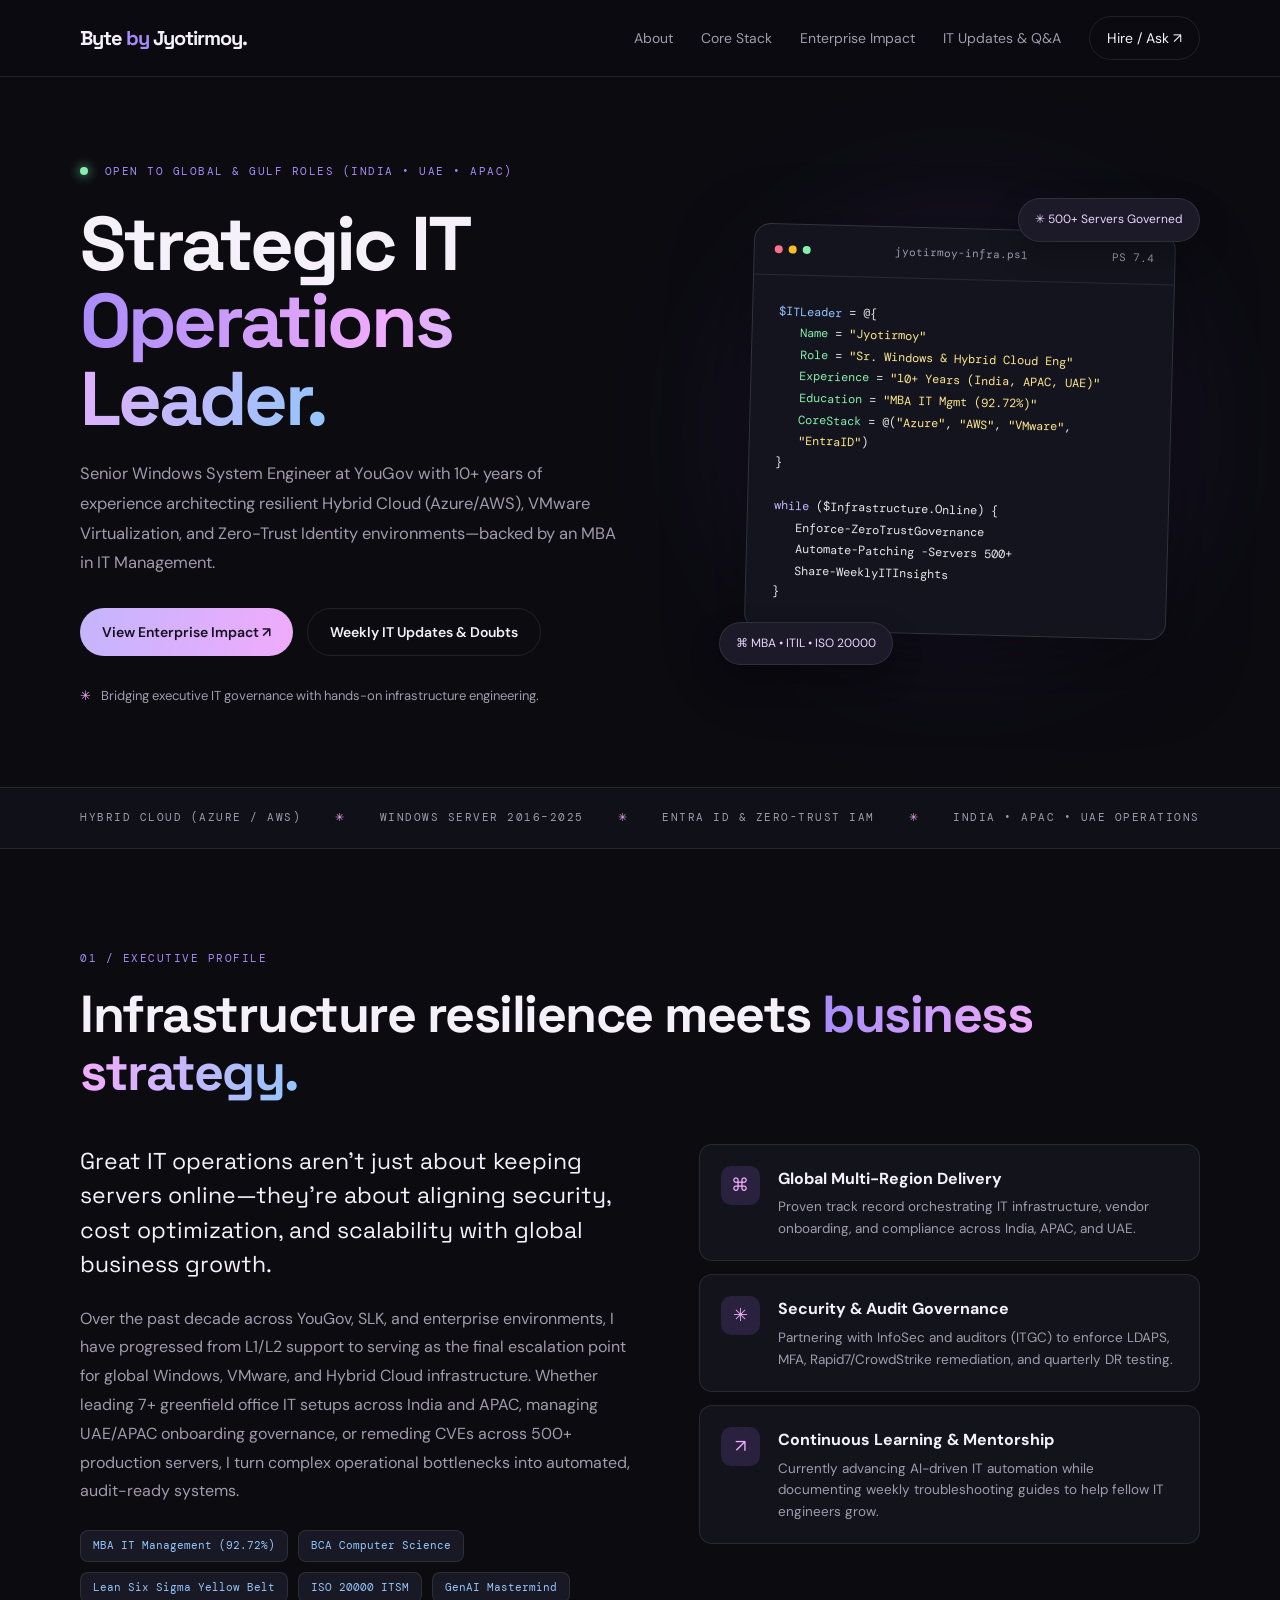
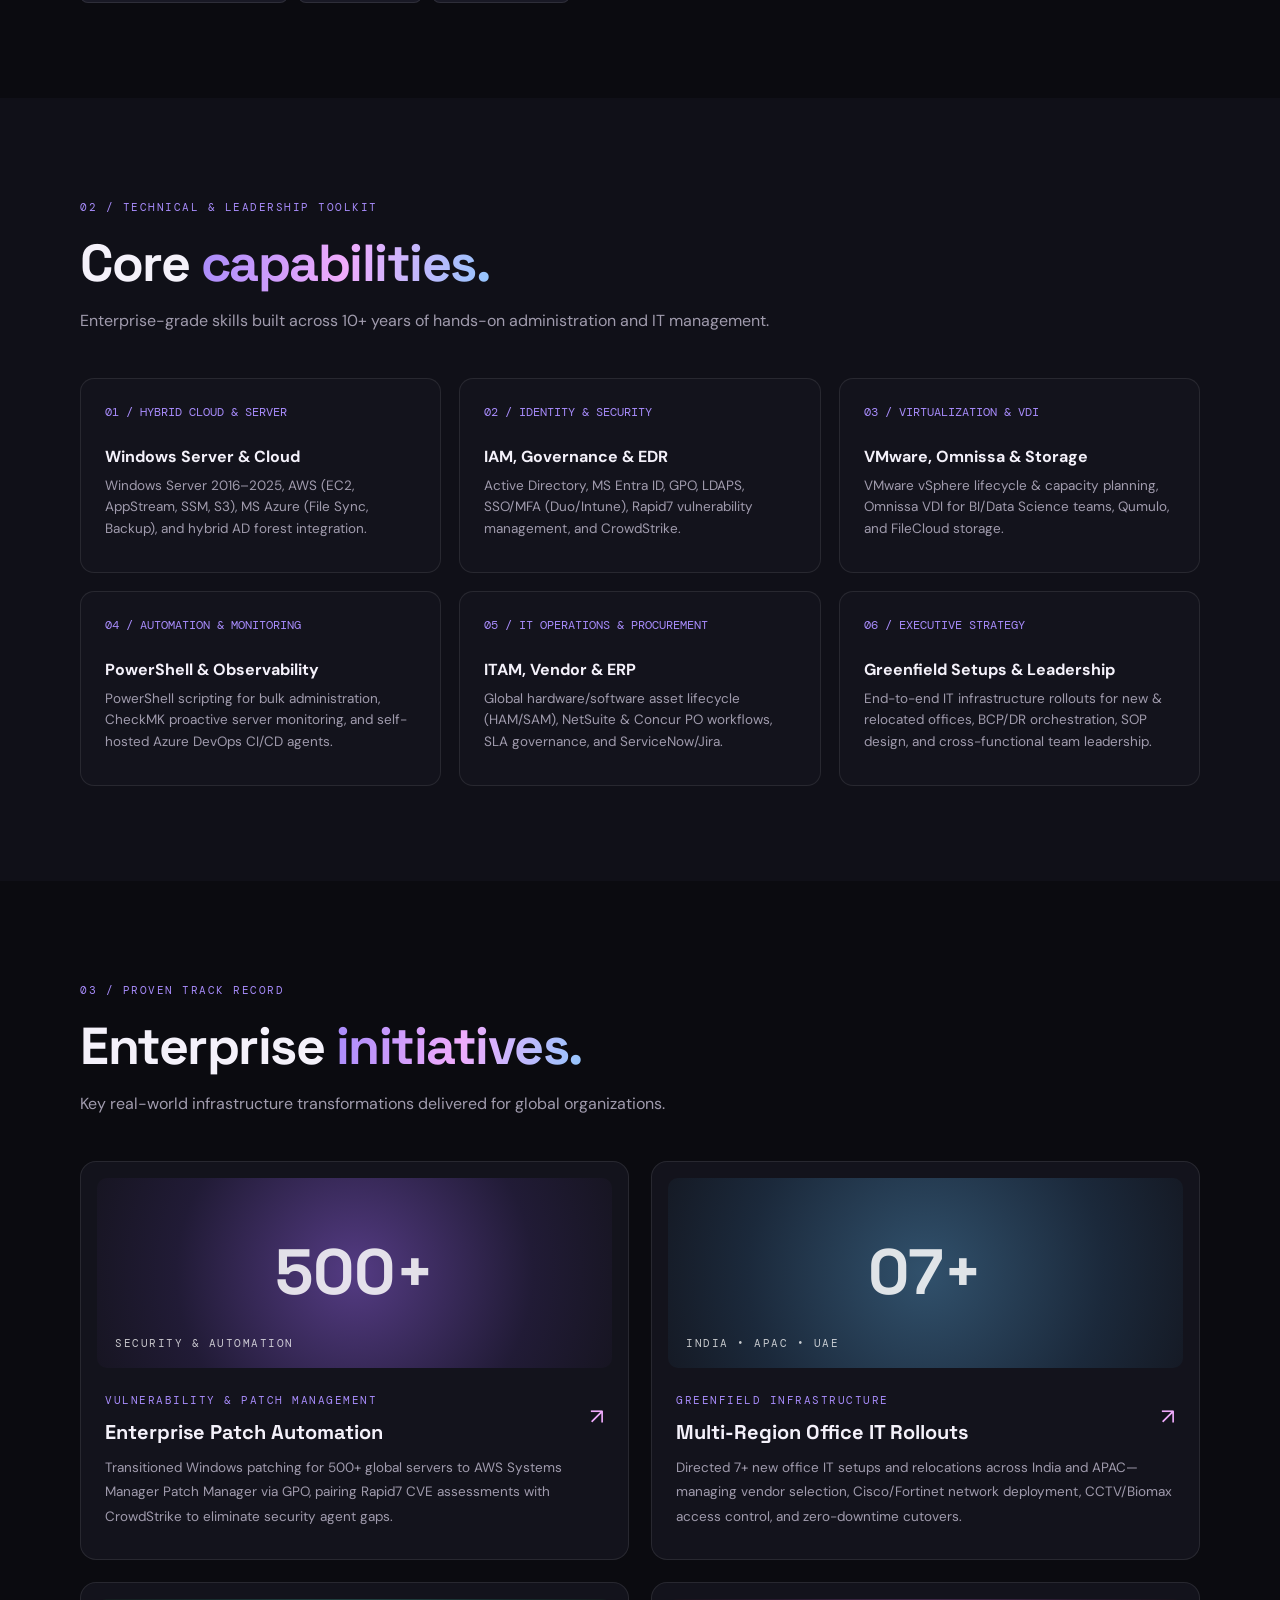
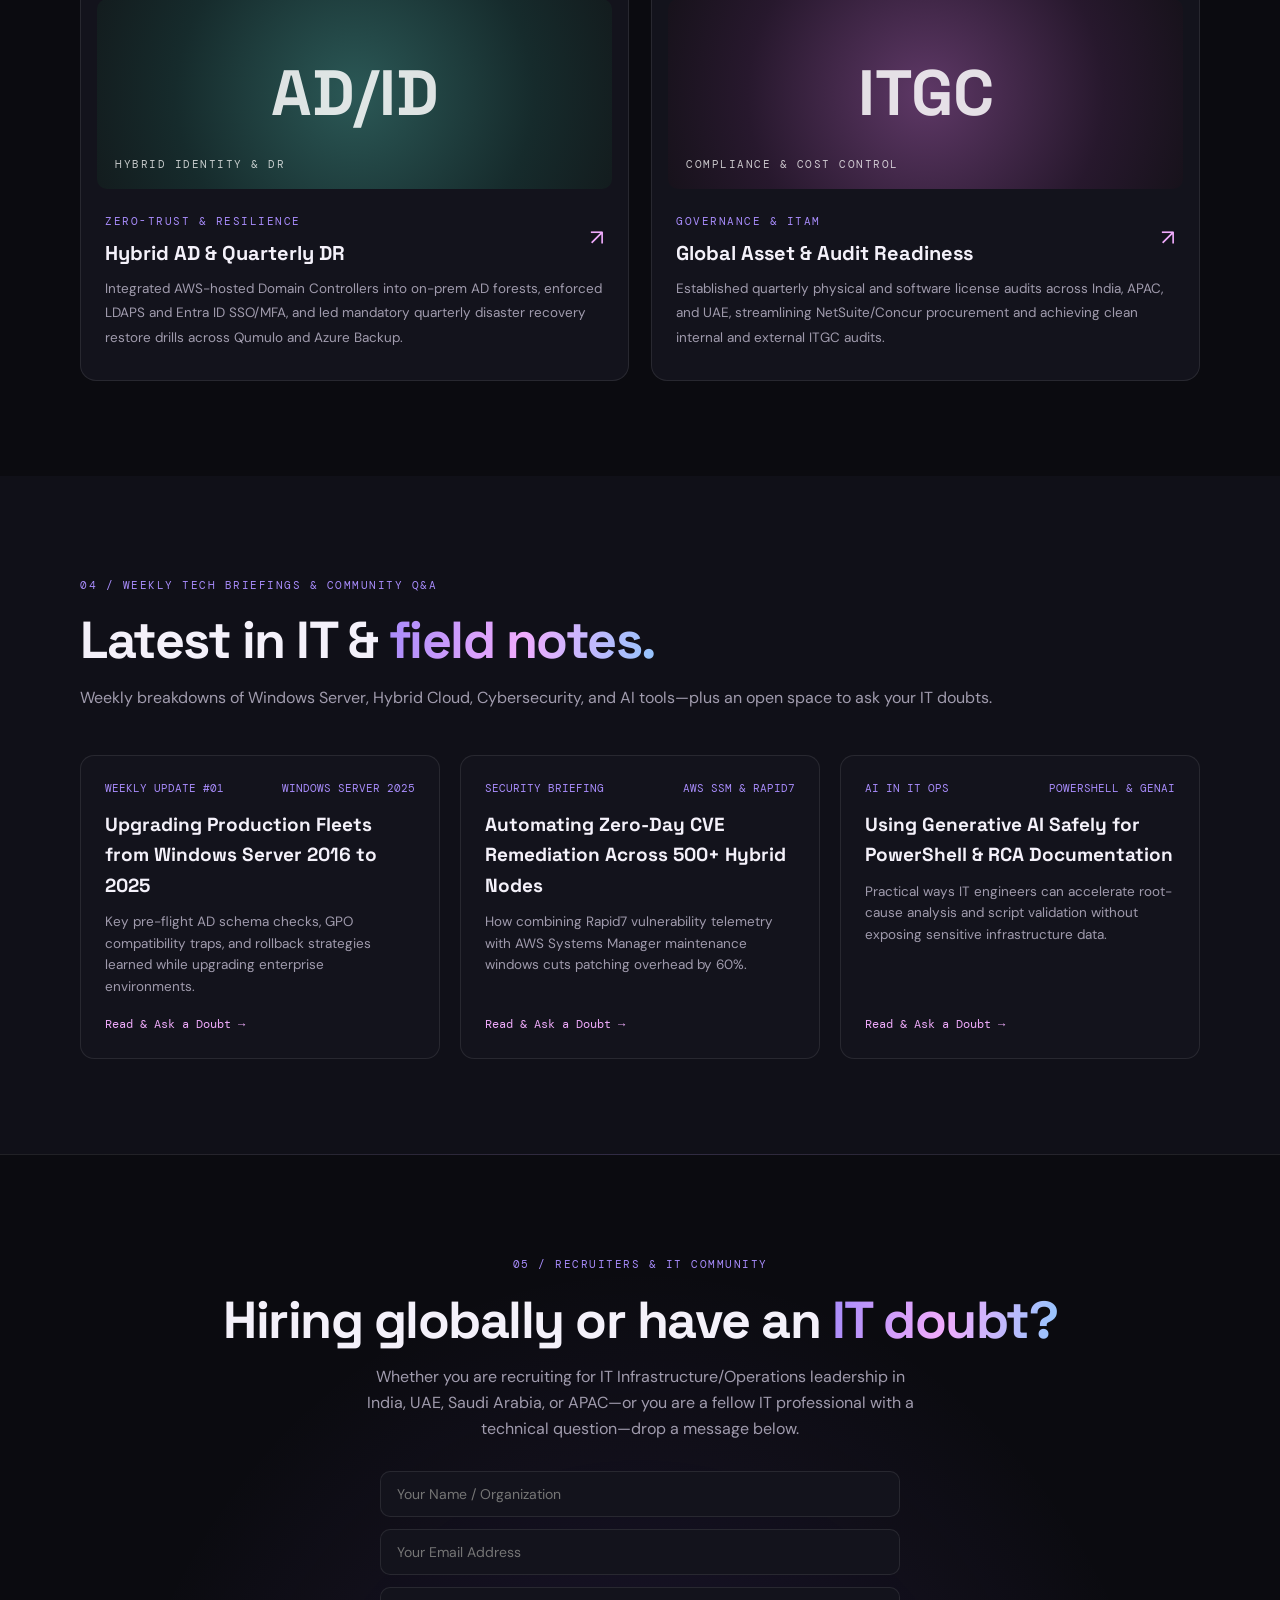
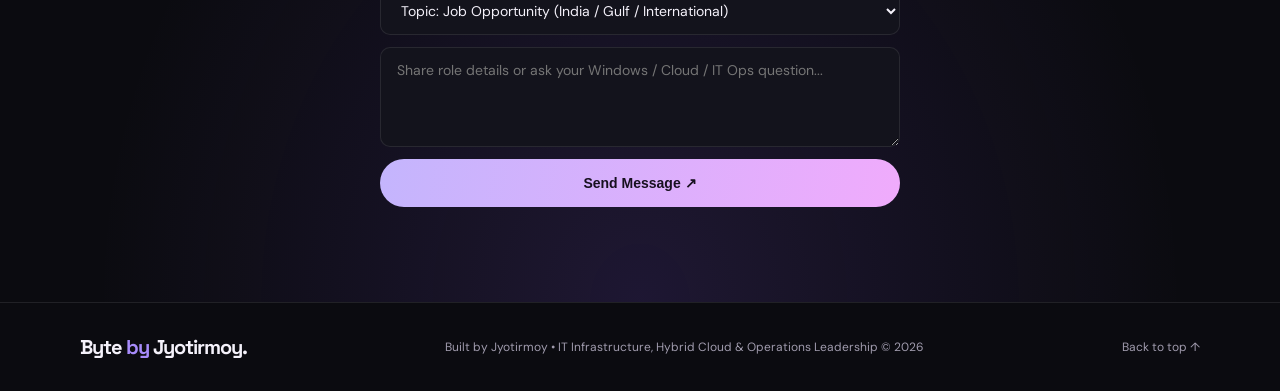
==== index.html @ 043bc955 "Add files via upload" ====
<!DOCTYPE html>
<html lang="en">
  <head>
    <meta charset="UTF-8" />
    <meta name="viewport" content="width=device-width, initial-scale=1.0" />
    <meta name="description" content="Jyotirmoy — Strategic IT Operations Leader, Senior Windows System Engineer & Hybrid Cloud Specialist (Azure, AWS, VMware, Entra ID) with 10+ years across India, APAC & UAE." />
    <title>Byte by Jyotirmoy | IT Infrastructure & Hybrid Cloud Leader</title>
    <style>
      @import url('https://fonts.googleapis.com/css2?family=DM+Mono:wght@400;500&family=DM+Sans:wght@400;500;600;700&family=Space+Grotesk:wght@400;500;600;700&display=swap');

      :root {
        --bg: #0b0b10;
        --surface: #13131c;
        --surface-light: #191925;
        --text: #f4f1fa;
        --muted: #a09bad;
        --purple: #a78bfa;
        --pink: #f0abfc;
        --blue: #93c5fd;
        --border: rgba(255, 255, 255, 0.09);
      }

      * { box-sizing: border-box; }
      html { scroll-behavior: smooth; }

      body {
        margin: 0;
        background: var(--bg);
        color: var(--text);
        font-family: 'DM Sans', sans-serif;
        line-height: 1.6;
      }

      a { color: inherit; text-decoration: none; }

      .container {
        width: min(1120px, calc(100% - 48px));
        margin-inline: auto;
      }

      .site-header {
        position: sticky;
        top: 0;
        z-index: 10;
        background: rgba(11, 11, 16, 0.88);
        border-bottom: 1px solid var(--border);
        backdrop-filter: blur(16px);
      }

      .nav, .nav nav, .footer-inner {
        display: flex;
        align-items: center;
        justify-content: space-between;
      }

      .nav { min-height: 76px; }

      .logo {
        font-family: 'Space Grotesk', sans-serif;
        font-size: 20px;
        font-weight: 700;
        letter-spacing: -1px;
      }

      .logo span { color: var(--purple); margin-inline: 4px; }
      .nav nav { gap: 28px; color: var(--muted); font-size: 14px; }
      .nav nav a:hover, .site-footer a:hover { color: var(--pink); }

      .nav .nav-contact {
        padding: 10px 17px;
        color: var(--text);
        border: 1px solid var(--border);
        border-radius: 30px;
      }

      .hero {
        min-height: 650px;
        display: grid;
        grid-template-columns: 1.1fr 0.9fr;
        align-items: center;
        gap: 50px;
        padding-block: 80px;
      }

      .eyebrow, .label, .project-type, .art-caption {
        font-family: 'DM Mono', monospace;
        font-size: 11px;
        letter-spacing: 1.5px;
        color: var(--purple);
        text-transform: uppercase;
      }

      .status-dot {
        display: inline-block;
        width: 8px;
        height: 8px;
        margin-right: 8px;
        border-radius: 50%;
        background: #86efac;
        box-shadow: 0 0 12px #86efac;
      }

      h1, h2, h3, p { margin-top: 0; }

      h1 {
        margin-block: 22px;
        font-family: 'Space Grotesk', sans-serif;
        font-size: clamp(48px, 6.5vw, 76px);
        line-height: 1.02;
        letter-spacing: -3px;
      }

      .gradient {
        color: var(--pink);
        background: linear-gradient(100deg, #a78bfa, #f0abfc, #93c5fd);
        -webkit-background-clip: text;
        background-clip: text;
        -webkit-text-fill-color: transparent;
      }

      .hero-description {
        max-width: 540px;
        color: var(--muted);
        font-size: 16.5px;
        line-height: 1.8;
      }

      .hero-actions { display: flex; flex-wrap: wrap; gap: 14px; margin-top: 30px; }

      .button {
        display: inline-flex;
        align-items: center;
        justify-content: center;
        min-height: 48px;
        padding: 0 22px;
        border-radius: 30px;
        font-size: 14px;
        font-weight: 600;
        cursor: pointer;
        border: none;
        transition: transform 0.2s, opacity 0.2s;
      }

      .button:hover { transform: translateY(-3px); }

      .button-primary {
        color: #17101f;
        background: linear-gradient(100deg, #c4b5fd, #f0abfc);
      }

      .button-secondary {
        background: transparent;
        color: var(--text);
        border: 1px solid var(--border);
      }

      .hero-note { margin-top: 30px; color: var(--muted); font-size: 13px; }
      .hero-note span { color: var(--pink); margin-right: 7px; }

      .hero-visual { position: relative; padding: 30px; }

      .visual-glow {
        position: absolute;
        inset: 10%;
        background: #8b5cf6;
        opacity: 0.19;
        filter: blur(90px);
        border-radius: 50%;
      }

      .code-card {
        position: relative;
        overflow: hidden;
        border: 1px solid rgba(255, 255, 255, 0.13);
        border-radius: 17px;
        background: #14141e;
        box-shadow: 0 25px 80px rgba(0, 0, 0, 0.4);
        transform: rotate(1.5deg);
      }

      .code-top {
        display: flex;
        align-items: center;
        justify-content: space-between;
        padding: 16px 20px;
        color: var(--muted);
        font-family: 'DM Mono', monospace;
        font-size: 11px;
        border-bottom: 1px solid var(--border);
      }

      .window-dots { display: flex; gap: 6px; }
      .window-dots i { width: 8px; height: 8px; border-radius: 50%; background: #fb7185; }
      .window-dots i:nth-child(2) { background: #fbbf24; }
      .window-dots i:nth-child(3) { background: #86efac; }

      .code-content {
        padding: 26px;
        color: #e5e7eb;
        font-family: 'DM Mono', monospace;
        font-size: 12px;
        line-height: 1.8;
      }

      .code-content p { margin: 0; }
      .code-content .indent { padding-left: 22px; }
      .code-purple { color: #c4b5fd; }
      .code-blue { color: #93c5fd; }
      .code-green { color: #86efac; }
      .code-yellow { color: #fde68a; }
      .code-comment { color: #858397; }

      .floating {
        position: absolute;
        padding: 11px 16px;
        border: 1px solid var(--border);
        border-radius: 30px;
        background: #1c1a29;
        color: #e9d5ff;
        font-size: 12px;
        box-shadow: 0 12px 30px rgba(0, 0, 0, 0.3);
      }

      .top-chip { top: 0; right: 0; }
      .bottom-chip { bottom: 0; left: 0; }

      .strip {
        border-block: 1px solid var(--border);
        background: #101018;
      }

      .strip-inner {
        display: flex;
        justify-content: space-between;
        gap: 20px;
        padding-block: 22px;
        color: var(--muted);
        font-family: 'DM Mono', monospace;
        font-size: 10.5px;
        letter-spacing: 1.5px;
      }

      .strip-inner span:nth-child(even) { color: var(--pink); }

      .section { padding-block: 95px; }
      .section-heading { margin-bottom: 42px; }

      .section-heading h2, .contact-inner h2 {
        margin-block: 15px;
        font-family: 'Space Grotesk', sans-serif;
        font-size: clamp(34px, 4.5vw, 52px);
        line-height: 1.12;
        letter-spacing: -1.5px;
      }

      .about-grid {
        display: grid;
        grid-template-columns: 1.05fr 0.95fr;
        gap: 65px;
        align-items: start;
      }

      .large-text {
        font-family: 'Space Grotesk', sans-serif;
        font-size: 23px;
        line-height: 1.5;
      }

      .description { color: var(--muted); line-height: 1.8; }

      .credentials-bar {
        display: flex;
        flex-wrap: wrap;
        gap: 10px;
        margin-top: 24px;
      }

      .badge {
        padding: 6px 12px;
        border-radius: 8px;
        background: var(--surface-light);
        border: 1px solid var(--border);
        font-family: 'DM Mono', monospace;
        font-size: 11px;
        color: var(--blue);
      }

      .info-list { display: grid; gap: 13px; }

      .info-card {
        display: flex;
        align-items: flex-start;
        gap: 18px;
        padding: 21px;
        border: 1px solid var(--border);
        border-radius: 13px;
        background: var(--surface);
      }

      .info-icon {
        display: grid;
        place-items: center;
        width: 39px;
        height: 39px;
        flex-shrink: 0;
        border-radius: 10px;
        background: #29213d;
        color: var(--pink);
        font-size: 18px;
      }

      .info-card h3, .skill-card h3 { margin-bottom: 5px; font-size: 16px; }
      .info-card p, .skill-card p { margin-bottom: 0; color: var(--muted); font-size: 13.5px; }

      .skills-section { background: #101018; }

      .skills-grid {
        display: grid;
        grid-template-columns: repeat(3, 1fr);
        gap: 18px;
      }

      .skill-card {
        min-height: 195px;
        padding: 24px;
        border: 1px solid var(--border);
        border-radius: 14px;
        background: var(--surface);
        transition: transform 0.2s, border-color 0.2s;
      }

      .skill-card:hover, .project-card:hover, .blog-card:hover {
        transform: translateY(-5px);
        border-color: rgba(196, 181, 253, 0.45);
      }

      .skill-card > span {
        display: block;
        margin-bottom: 22px;
        color: var(--purple);
        font-family: 'DM Mono', monospace;
        font-size: 12px;
      }

      .projects-grid { display: grid; grid-template-columns: 1fr 1fr; gap: 22px; }

      .project-card {
        padding: 16px;
        border: 1px solid var(--border);
        border-radius: 16px;
        background: var(--surface);
        transition: transform 0.2s, border-color 0.2s;
      }

      .project-art {
        min-height: 190px;
        display: flex;
        flex-direction: column;
        align-items: center;
        justify-content: center;
        position: relative;
        overflow: hidden;
        border-radius: 10px;
      }

      .art-one { background: radial-gradient(circle at 50% 50%, #543b83, #211b36 65%, #171522); }
      .art-two { background: radial-gradient(circle at 50% 50%, #31516c, #1b293b 65%, #151a25); }
      .art-three { background: radial-gradient(circle at 50% 50%, #2b5856, #162b2c 65%, #131c1e); }
      .art-four { background: radial-gradient(circle at 50% 50%, #5e3866, #27182d 65%, #17121b); }

      .art-symbol { font-family: 'Space Grotesk', sans-serif; font-size: 64px; font-weight: 700; color: rgba(255, 255, 255, 0.85); }
      .art-caption { position: absolute; bottom: 15px; left: 18px; color: rgba(255, 255, 255, 0.75); }

      .project-info { display: flex; align-items: center; justify-content: space-between; padding: 18px 8px 8px; }
      .project-info h3 { margin: 5px 0 0; font-family: 'Space Grotesk', sans-serif; font-size: 20px; }
      .project-arrow { color: var(--pink); font-size: 22px; }
      .project-card > .description { padding-inline: 8px; font-size: 13.5px; }

      /* Blog & IT Updates Section */
      .blog-grid {
        display: grid;
        grid-template-columns: repeat(3, 1fr);
        gap: 20px;
      }

      .blog-card {
        display: flex;
        flex-direction: column;
        justify-content: space-between;
        padding: 24px;
        border: 1px solid var(--border);
        border-radius: 14px;
        background: var(--surface);
        transition: transform 0.2s, border-color 0.2s;
      }

      .blog-meta {
        display: flex;
        justify-content: space-between;
        font-family: 'DM Mono', monospace;
        font-size: 11px;
        color: var(--purple);
        margin-bottom: 12px;
      }

      .blog-card h3 {
        font-family: 'Space Grotesk', sans-serif;
        font-size: 19px;
        margin-bottom: 10px;
      }

      .blog-card p {
        color: var(--muted);
        font-size: 13.5px;
        margin-bottom: 18px;
      }

      .blog-link {
        font-family: 'DM Mono', monospace;
        font-size: 12px;
        color: var(--pink);
      }

      .contact-section {
        padding-block: 95px;
        text-align: center;
        border-block: 1px solid var(--border);
        background: radial-gradient(ellipse at 50% 100%, rgba(139, 92, 246, 0.15), transparent 60%);
      }

      .contact-inner > p { color: var(--muted); max-width: 560px; margin-inline: auto; }

      .contact-form {
        max-width: 520px;
        margin: 30px auto 0;
        display: grid;
        gap: 12px;
        text-align: left;
      }

      .contact-form input, .contact-form textarea, .contact-form select {
        width: 100%;
        padding: 13px 16px;
        border-radius: 10px;
        border: 1px solid var(--border);
        background: var(--surface);
        color: var(--text);
        font-family: 'DM Sans', sans-serif;
        font-size: 14px;
      }

      .contact-form input:focus, .contact-form textarea:focus, .contact-form select:focus {
        outline: none;
        border-color: var(--purple);
      }

      .site-footer { padding-block: 28px; }
      .footer-inner { gap: 20px; }
      .footer-inner p { margin: 0; color: var(--muted); font-size: 12px; }
      .footer-inner > a:last-child { color: var(--muted); font-size: 12px; }

      @media (max-width: 860px) {
        .hero { grid-template-columns: 1fr; padding-block: 60px; }
        .hero-visual { max-width: 560px; width: 100%; margin: 0 auto; }
        .about-grid { grid-template-columns: 1fr; gap: 35px; }
        .skills-grid, .blog-grid { grid-template-columns: repeat(2, 1fr); }
        .strip-inner { flex-wrap: wrap; justify-content: center; }
      }

      @media (max-width: 580px) {
        .container { width: min(100% - 32px, 1120px); }
        .nav nav a:nth-child(2), .nav nav a:nth-child(3) { display: none; }
        h1 { font-size: 46px; letter-spacing: -2px; }
        .skills-grid, .projects-grid, .blog-grid { grid-template-columns: 1fr; }
        .footer-inner { flex-direction: column; text-align: center; }
      }
    </style>
  </head>

  <body>
    <header class="site-header">
      <div class="container nav">
        <a class="logo" href="#home">Byte<span>by</span>Jyotirmoy.</a>

        <nav aria-label="Main navigation">
          <a href="#about">About</a>
          <a href="#skills">Core Stack</a>
          <a href="#projects">Enterprise Impact</a>
          <a href="#insights">IT Updates & Q&A</a>
          <a class="nav-contact" href="#contact">Hire / Ask ↗</a>
        </nav>
      </div>
    </header>

    <main>
      <!-- HERO SECTION -->
      <section class="hero container" id="home">
        <div class="hero-copy">
          <span class="eyebrow"><span class="status-dot"></span> OPEN TO GLOBAL & GULF ROLES (INDIA • UAE • APAC)</span>

          <h1>
            Strategic IT<br />
            <span class="gradient">Operations Leader.</span>
          </h1>

          <p class="hero-description">
            Senior Windows System Engineer at YouGov with 10+ years of experience architecting resilient Hybrid Cloud (Azure/AWS), VMware Virtualization, and Zero-Trust Identity environments—backed by an MBA in IT Management.
          </p>

          <div class="hero-actions">
            <a class="button button-primary" href="#projects">View Enterprise Impact ↗</a>
            <a class="button button-secondary" href="#insights">Weekly IT Updates & Doubts</a>
          </div>

          <div class="hero-note">
            <span>✳</span> Bridging executive IT governance with hands-on infrastructure engineering.
          </div>
        </div>

        <div class="hero-visual">
          <div class="visual-glow"></div>

          <div class="code-card">
            <div class="code-top">
              <div class="window-dots">
                <i></i><i></i><i></i>
              </div>
              <span>jyotirmoy-infra.ps1</span>
              <span class="code-menu">PS 7.4</span>
            </div>

            <div class="code-content">
              <p><span class="code-blue">$ITLeader</span> = @{</p>
              <p class="indent"><span class="code-green">Name</span>       = <span class="code-yellow">"Jyotirmoy"</span></p>
              <p class="indent"><span class="code-green">Role</span>       = <span class="code-yellow">"Sr. Windows & Hybrid Cloud Eng"</span></p>
              <p class="indent"><span class="code-green">Experience</span> = <span class="code-yellow">"10+ Years (India, APAC, UAE)"</span></p>
              <p class="indent"><span class="code-green">Education</span>  = <span class="code-yellow">"MBA IT Mgmt (92.72%)"</span></p>
              <p class="indent"><span class="code-green">CoreStack</span>  = @(<span class="code-yellow">"Azure"</span>, <span class="code-yellow">"AWS"</span>, <span class="code-yellow">"VMware"</span>, <span class="code-yellow">"EntraID"</span>)</p>
              <p>}</p>
              <br />
              <p><span class="code-purple">while</span> ($Infrastructure.Online) {</p>
              <p class="indent">Enforce-ZeroTrustGovernance</p>
              <p class="indent">Automate-Patching -Servers 500+</p>
              <p class="indent">Share-WeeklyITInsights</p>
              <p>}</p>
            </div>
          </div>

          <div class="floating top-chip">✳ 500+ Servers Governed</div>
          <div class="floating bottom-chip">⌘ MBA • ITIL • ISO 20000</div>
        </div>
      </section>

      <!-- TICKER STRIP -->
      <section class="strip">
        <div class="container strip-inner">
          <span>HYBRID CLOUD (AZURE / AWS)</span>
          <span>✳</span>
          <span>WINDOWS SERVER 2016–2025</span>
          <span>✳</span>
          <span>ENTRA ID & ZERO-TRUST IAM</span>
          <span>✳</span>
          <span>INDIA • APAC • UAE OPERATIONS</span>
        </div>
      </section>

      <!-- ABOUT SECTION -->
      <section class="section container" id="about">
        <div class="section-heading">
          <span class="label">01 / EXECUTIVE PROFILE</span>
          <h2>Infrastructure resilience meets <span class="gradient">business strategy.</span></h2>
        </div>

        <div class="about-grid">
          <div>
            <p class="large-text">
              Great IT operations aren't just about keeping servers online—they're about aligning security, cost optimization, and scalability with global business growth.
            </p>

            <p class="description">
              Over the past decade across YouGov, SLK, and enterprise environments, I have progressed from L1/L2 support to serving as the final escalation point for global Windows, VMware, and Hybrid Cloud infrastructure. Whether leading 7+ greenfield office IT setups across India and APAC, managing UAE/APAC onboarding governance, or remeding CVEs across 500+ production servers, I turn complex operational bottlenecks into automated, audit-ready systems.
            </p>

            <div class="credentials-bar">
              <span class="badge">MBA IT Management (92.72%)</span>
              <span class="badge">BCA Computer Science</span>
              <span class="badge">Lean Six Sigma Yellow Belt</span>
              <span class="badge">ISO 20000 ITSM</span>
              <span class="badge">GenAI Mastermind</span>
            </div>
          </div>

          <div class="info-list">
            <article class="info-card">
              <span class="info-icon">⌘</span>
              <div>
                <h3>Global Multi-Region Delivery</h3>
                <p>Proven track record orchestrating IT infrastructure, vendor onboarding, and compliance across India, APAC, and UAE.</p>
              </div>
            </article>

            <article class="info-card">
              <span class="info-icon">✳</span>
              <div>
                <h3>Security & Audit Governance</h3>
                <p>Partnering with InfoSec and auditors (ITGC) to enforce LDAPS, MFA, Rapid7/CrowdStrike remediation, and quarterly DR testing.</p>
              </div>
            </article>

            <article class="info-card">
              <span class="info-icon">↗</span>
              <div>
                <h3>Continuous Learning & Mentorship</h3>
                <p>Currently advancing AI-driven IT automation while documenting weekly troubleshooting guides to help fellow IT engineers grow.</p>
              </div>
            </article>
          </div>
        </div>
      </section>

      <!-- CORE SKILLS SECTION -->
      <section class="section skills-section" id="skills">
        <div class="container">
          <div class="section-heading">
            <span class="label">02 / TECHNICAL & LEADERSHIP TOOLKIT</span>
            <h2>Core <span class="gradient">capabilities.</span></h2>
            <p class="description">Enterprise-grade skills built across 10+ years of hands-on administration and IT management.</p>
          </div>

          <div class="skills-grid">
            <div class="skill-card">
              <span>01 / HYBRID CLOUD & SERVER</span>
              <h3>Windows Server & Cloud</h3>
              <p>Windows Server 2016–2025, AWS (EC2, AppStream, SSM, S3), MS Azure (File Sync, Backup), and hybrid AD forest integration.</p>
            </div>
            <div class="skill-card">
              <span>02 / IDENTITY & SECURITY</span>
              <h3>IAM, Governance & EDR</h3>
              <p>Active Directory, MS Entra ID, GPO, LDAPS, SSO/MFA (Duo/Intune), Rapid7 vulnerability management, and CrowdStrike.</p>
            </div>
            <div class="skill-card">
              <span>03 / VIRTUALIZATION & VDI</span>
              <h3>VMware, Omnissa & Storage</h3>
              <p>VMware vSphere lifecycle & capacity planning, Omnissa VDI for BI/Data Science teams, Qumulo, and FileCloud storage.</p>
            </div>
            <div class="skill-card">
              <span>04 / AUTOMATION & MONITORING</span>
              <h3>PowerShell & Observability</h3>
              <p>PowerShell scripting for bulk administration, CheckMK proactive server monitoring, and self-hosted Azure DevOps CI/CD agents.</p>
            </div>
            <div class="skill-card">
              <span>05 / IT OPERATIONS & PROCUREMENT</span>
              <h3>ITAM, Vendor & ERP</h3>
              <p>Global hardware/software asset lifecycle (HAM/SAM), NetSuite & Concur PO workflows, SLA governance, and ServiceNow/Jira.</p>
            </div>
            <div class="skill-card">
              <span>06 / EXECUTIVE STRATEGY</span>
              <h3>Greenfield Setups & Leadership</h3>
              <p>End-to-end IT infrastructure rollouts for new & relocated offices, BCP/DR orchestration, SOP design, and cross-functional team leadership.</p>
            </div>
          </div>
        </div>
      </section>

      <!-- ENTERPRISE PROJECTS SECTION -->
      <section class="section container" id="projects">
        <div class="section-heading">
          <span class="label">03 / PROVEN TRACK RECORD</span>
          <h2>Enterprise <span class="gradient">initiatives.</span></h2>
          <p class="description">Key real-world infrastructure transformations delivered for global organizations.</p>
        </div>

        <div class="projects-grid">
          <article class="project-card">
            <div class="project-art art-one">
              <span class="art-symbol">500+</span>
              <span class="art-caption">SECURITY & AUTOMATION</span>
            </div>
            <div class="project-info">
              <div>
                <span class="project-type">VULNERABILITY & PATCH MANAGEMENT</span>
                <h3>Enterprise Patch Automation</h3>
              </div>
              <span class="project-arrow">↗</span>
            </div>
            <p class="description">Transitioned Windows patching for 500+ global servers to AWS Systems Manager Patch Manager via GPO, pairing Rapid7 CVE assessments with CrowdStrike to eliminate security agent gaps.</p>
          </article>

          <article class="project-card">
            <div class="project-art art-two">
              <span class="art-symbol">07+</span>
              <span class="art-caption">INDIA • APAC • UAE</span>
            </div>
            <div class="project-info">
              <div>
                <span class="project-type">GREENFIELD INFRASTRUCTURE</span>
                <h3>Multi-Region Office IT Rollouts</h3>
              </div>
              <span class="project-arrow">↗</span>
            </div>
            <p class="description">Directed 7+ new office IT setups and relocations across India and APAC—managing vendor selection, Cisco/Fortinet network deployment, CCTV/Biomax access control, and zero-downtime cutovers.</p>
          </article>

          <article class="project-card">
            <div class="project-art art-three">
              <span class="art-symbol">AD/ID</span>
              <span class="art-caption">HYBRID IDENTITY & DR</span>
            </div>
            <div class="project-info">
              <div>
                <span class="project-type">ZERO-TRUST & RESILIENCE</span>
                <h3>Hybrid AD & Quarterly DR</h3>
              </div>
              <span class="project-arrow">↗</span>
            </div>
            <p class="description">Integrated AWS-hosted Domain Controllers into on-prem AD forests, enforced LDAPS and Entra ID SSO/MFA, and led mandatory quarterly disaster recovery restore drills across Qumulo and Azure Backup.</p>
          </article>

          <article class="project-card">
            <div class="project-art art-four">
              <span class="art-symbol">ITGC</span>
              <span class="art-caption">COMPLIANCE & COST CONTROL</span>
            </div>
            <div class="project-info">
              <div>
                <span class="project-type">GOVERNANCE & ITAM</span>
                <h3>Global Asset & Audit Readiness</h3>
              </div>
              <span class="project-arrow">↗</span>
            </div>
            <p class="description">Established quarterly physical and software license audits across India, APAC, and UAE, streamlining NetSuite/Concur procurement and achieving clean internal and external ITGC audits.</p>
          </article>
        </div>
      </section>

      <!-- DAILY / WEEKLY IT UPDATES & Q&A HUB -->
      <section class="section skills-section" id="insights">
        <div class="container">
          <div class="section-heading">
            <span class="label">04 / WEEKLY TECH BRIEFINGS & COMMUNITY Q&A</span>
            <h2>Latest in IT & <span class="gradient">field notes.</span></h2>
            <p class="description">Weekly breakdowns of Windows Server, Hybrid Cloud, Cybersecurity, and AI tools—plus an open space to ask your IT doubts.</p>
          </div>

          <div class="blog-grid">
            <article class="blog-card">
              <div>
                <div class="blog-meta">
                  <span>WEEKLY UPDATE #01</span>
                  <span>WINDOWS SERVER 2025</span>
                </div>
                <h3>Upgrading Production Fleets from Windows Server 2016 to 2025</h3>
                <p>Key pre-flight AD schema checks, GPO compatibility traps, and rollback strategies learned while upgrading enterprise environments.</p>
              </div>
              <a class="blog-link" href="#contact">Read & Ask a Doubt →</a>
            </article>

            <article class="blog-card">
              <div>
                <div class="blog-meta">
                  <span>SECURITY BRIEFING</span>
                  <span>AWS SSM & RAPID7</span>
                </div>
                <h3>Automating Zero-Day CVE Remediation Across 500+ Hybrid Nodes</h3>
                <p>How combining Rapid7 vulnerability telemetry with AWS Systems Manager maintenance windows cuts patching overhead by 60%.</p>
              </div>
              <a class="blog-link" href="#contact">Read & Ask a Doubt →</a>
            </article>

            <article class="blog-card">
              <div>
                <div class="blog-meta">
                  <span>AI IN IT OPS</span>
                  <span>POWERSHELL & GENAI</span>
                </div>
                <h3>Using Generative AI Safely for PowerShell & RCA Documentation</h3>
                <p>Practical ways IT engineers can accelerate root-cause analysis and script validation without exposing sensitive infrastructure data.</p>
              </div>
              <a class="blog-link" href="#contact">Read & Ask a Doubt →</a>
            </article>
          </div>
        </div>
      </section>

      <!-- CONTACT & ASK YOUR DOUBT SECTION -->
      <section class="contact-section" id="contact">
        <div class="container contact-inner">
          <span class="label">05 / RECRUITERS & IT COMMUNITY</span>
          <h2>Hiring globally or have an <span class="gradient">IT doubt?</span></h2>
          <p>Whether you are recruiting for IT Infrastructure/Operations leadership in India, UAE, Saudi Arabia, or APAC—or you are a fellow IT professional with a technical question—drop a message below.</p>

          <!-- Free Web3Forms Integration (Replace YOUR_ACCESS_KEY_HERE with your free key from web3forms.com) -->
          <form class="contact-form" action="https://api.web3forms.com/submit" method="POST">
            <input type="hidden" name="access_key" value="YOUR_ACCESS_KEY_HERE" />
            <input type="text" name="name" placeholder="Your Name / Organization" required />
            <input type="email" name="email" placeholder="Your Email Address" required />
            <select name="topic">
              <option value="Job Opportunity (India / Gulf / International)">Topic: Job Opportunity (India / Gulf / International)</option>
              <option value="Ask an IT Technical Doubt">Topic: Ask an IT Technical Doubt</option>
              <option value="IT Consulting / Collaboration">Topic: IT Consulting / Collaboration</option>
            </select>
            <textarea name="message" rows="4" placeholder="Share role details or ask your Windows / Cloud / IT Ops question..." required></textarea>
            <button type="submit" class="button button-primary">Send Message ↗</button>
          </form>
        </div>
      </section>
    </main>

    <footer class="site-footer">
      <div class="container footer-inner">
        <a class="logo" href="#home">Byte<span>by</span>Jyotirmoy.</a>
        <p>Built by Jyotirmoy • IT Infrastructure, Hybrid Cloud & Operations Leadership © 2026</p>
        <a href="#home">Back to top ↑</a>
      </div>
    </footer>
  </body>
</html>
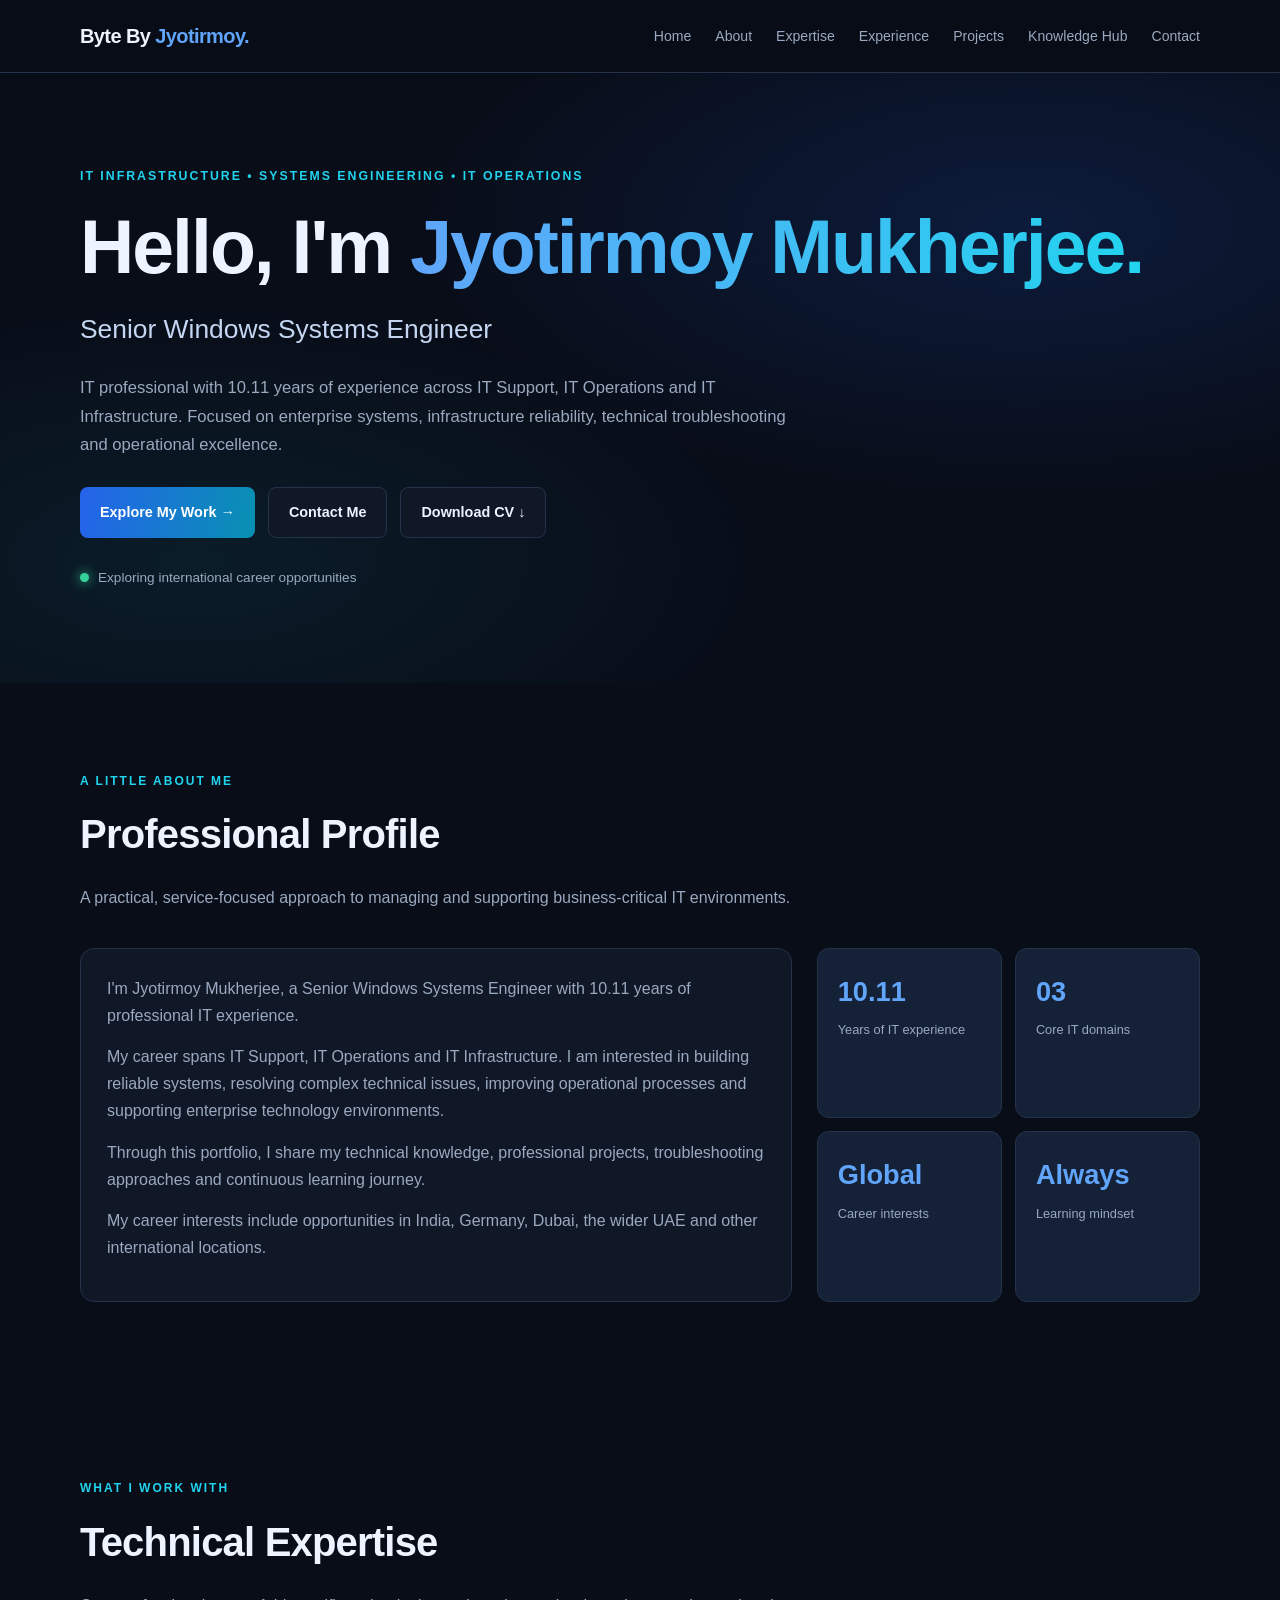
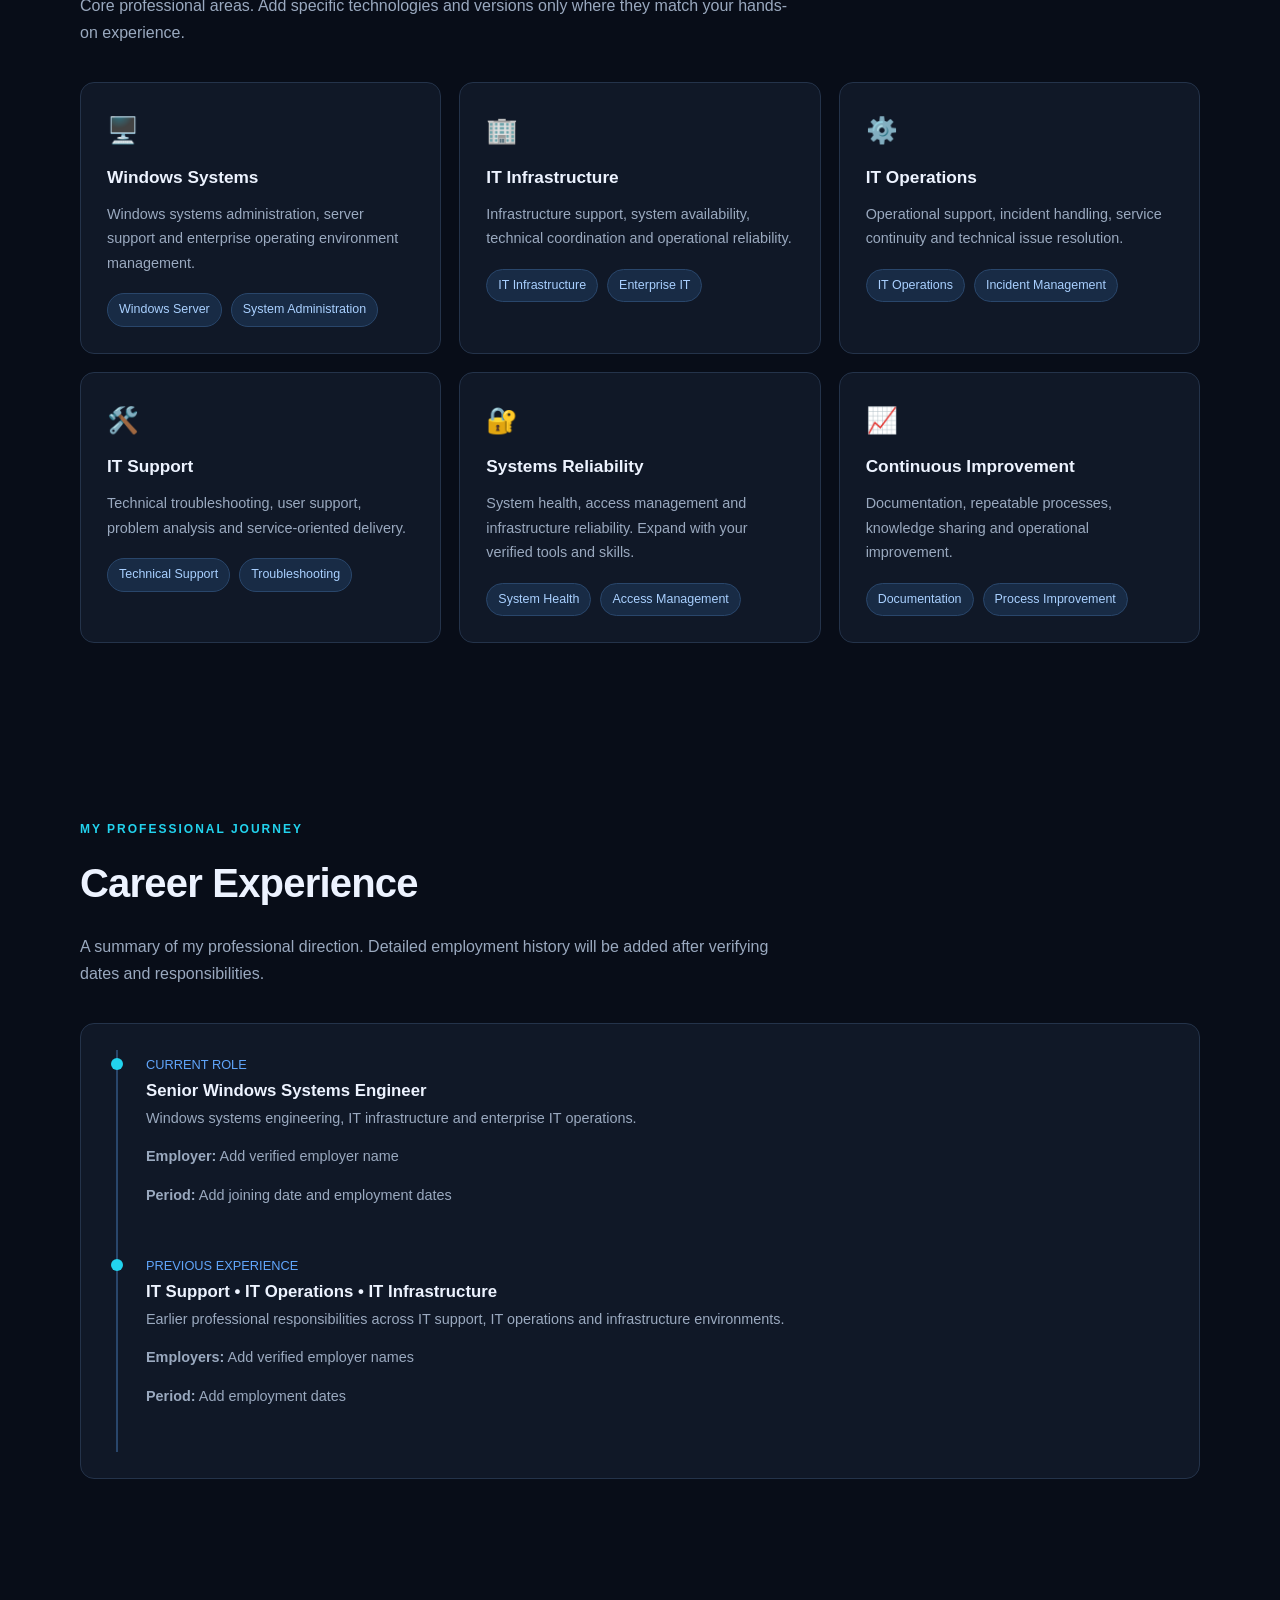
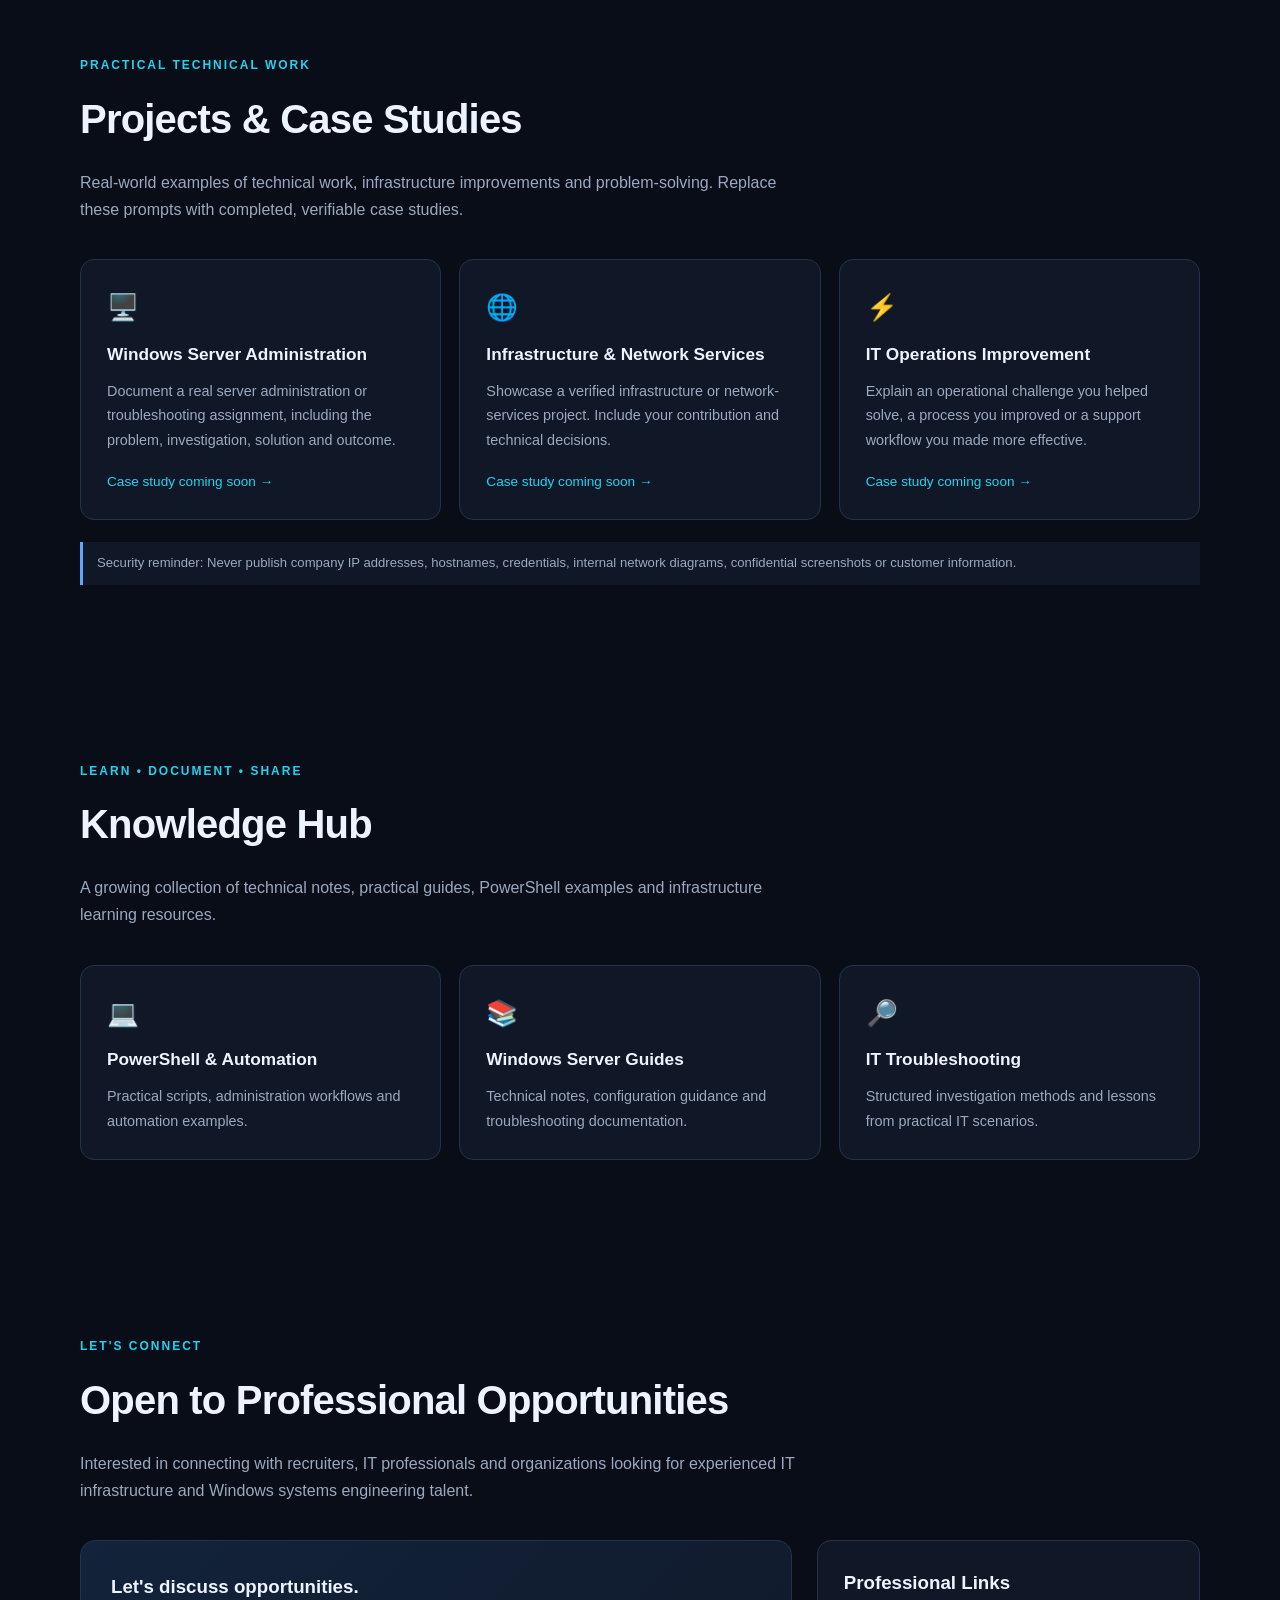
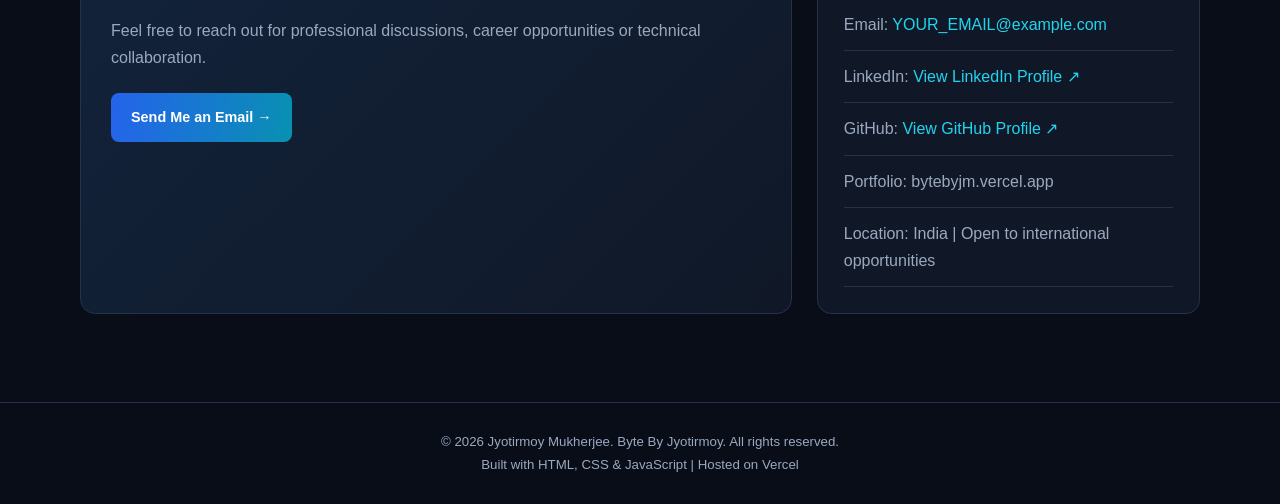
==== commit 471725bc: "Update print statement from 'Hello' to 'Goodbye'" ====
--- a/index.html
+++ b/index.html
@@ -1,817 +1,745 @@
+
 <!DOCTYPE html>
 <html lang="en">
-  <head>
-    <meta charset="UTF-8" />
-    <meta name="viewport" content="width=device-width, initial-scale=1.0" />
-    <meta name="description" content="Jyotirmoy — Strategic IT Operations Leader, Senior Windows System Engineer & Hybrid Cloud Specialist (Azure, AWS, VMware, Entra ID) with 10+ years across India, APAC & UAE." />
-    <title>Byte by Jyotirmoy | IT Infrastructure & Hybrid Cloud Leader</title>
-    <style>
-      @import url('https://fonts.googleapis.com/css2?family=DM+Mono:wght@400;500&family=DM+Sans:wght@400;500;600;700&family=Space+Grotesk:wght@400;500;600;700&display=swap');
-
-      :root {
-        --bg: #0b0b10;
-        --surface: #13131c;
-        --surface-light: #191925;
-        --text: #f4f1fa;
-        --muted: #a09bad;
-        --purple: #a78bfa;
-        --pink: #f0abfc;
-        --blue: #93c5fd;
-        --border: rgba(255, 255, 255, 0.09);
+<head>
+  <meta charset="UTF-8">
+  <meta name="viewport" content="width=device-width, initial-scale=1.0">
+  <meta name="theme-color" content="#080d18">
+  <meta name="description" content="Jyotirmoy Mukherjee - Senior Windows Systems Engineer with 10.11 years of experience in IT Support, IT Operations and IT Infrastructure.">
+  <meta name="author" content="Jyotirmoy Mukherjee">
+  <title>Byte By Jyotirmoy | IT Infrastructure & Systems Engineering</title>
+
+  <style>
+    :root {
+      --bg: #080d18;
+      --surface: #101827;
+      --surface2: #152136;
+      --text: #edf3ff;
+      --muted: #9aa9bf;
+      --blue: #60a5fa;
+      --cyan: #22d3ee;
+      --border: #24334a;
+      --max: 1120px;
+    }
+
+    * { box-sizing: border-box; margin: 0; padding: 0; }
+
+    html { scroll-behavior: smooth; scroll-padding-top: 85px; }
+
+    body {
+      background: var(--bg);
+      color: var(--text);
+      font-family: Inter, Segoe UI, Arial, sans-serif;
+      line-height: 1.7;
+    }
+
+    a { color: inherit; text-decoration: none; }
+    button { font: inherit; }
+    .container { width: min(92%, var(--max)); margin: auto; }
+
+    .navbar {
+      position: sticky;
+      top: 0;
+      z-index: 100;
+      background: rgba(8,13,24,.94);
+      backdrop-filter: blur(14px);
+      border-bottom: 1px solid var(--border);
+    }
+
+    .nav-inner {
+      min-height: 72px;
+      display: flex;
+      justify-content: space-between;
+      align-items: center;
+      gap: 20px;
+    }
+
+    .logo {
+      font-size: 1.25rem;
+      font-weight: 800;
+      letter-spacing: -.6px;
+    }
+
+    .logo span { color: var(--blue); }
+
+    .nav-links {
+      display: flex;
+      gap: 24px;
+      align-items: center;
+      list-style: none;
+    }
+
+    .nav-links a {
+      font-size: .88rem;
+      color: var(--muted);
+      transition: .2s;
+    }
+
+    .nav-links a:hover { color: var(--cyan); }
+
+    .menu-btn {
+      display: none;
+      border: 1px solid var(--border);
+      color: var(--text);
+      background: var(--surface);
+      padding: 8px 12px;
+      border-radius: 8px;
+      cursor: pointer;
+    }
+
+    section { padding: 88px 0; }
+
+    .hero {
+      min-height: 610px;
+      display: flex;
+      align-items: center;
+      background:
+        radial-gradient(ellipse at 80% 25%, rgba(37,99,235,.17), transparent 42%),
+        radial-gradient(ellipse at 15% 80%, rgba(34,211,238,.08), transparent 38%);
+    }
+
+    .eyebrow {
+      color: var(--cyan);
+      text-transform: uppercase;
+      letter-spacing: 2px;
+      font-size: .77rem;
+      font-weight: 700;
+    }
+
+    h1 {
+      font-size: clamp(2.5rem, 6vw, 4.7rem);
+      line-height: 1.12;
+      letter-spacing: -2px;
+      margin: 18px 0;
+    }
+
+    h1 span, .gradient {
+      background: linear-gradient(90deg, var(--blue), var(--cyan));
+      -webkit-background-clip: text;
+      background-clip: text;
+      color: transparent;
+    }
+
+    .hero h2 {
+      font-size: clamp(1.15rem, 3vw, 1.65rem);
+      color: #c4d6f2;
+      font-weight: 500;
+    }
+
+    .hero-copy {
+      max-width: 720px;
+      color: var(--muted);
+      margin: 22px 0 28px;
+      font-size: 1.04rem;
+    }
+
+    .actions { display: flex; flex-wrap: wrap; gap: 13px; }
+
+    .btn {
+      display: inline-flex;
+      justify-content: center;
+      align-items: center;
+      padding: 12px 20px;
+      border-radius: 8px;
+      border: 1px solid var(--border);
+      font-weight: 700;
+      font-size: .9rem;
+      transition: .2s;
+      cursor: pointer;
+    }
+
+    .btn-primary {
+      background: linear-gradient(100deg, #2563eb, #0891b2);
+      border: none;
+      color: white;
+    }
+
+    .btn-secondary { background: var(--surface); color: var(--text); }
+    .btn:hover { transform: translateY(-2px); }
+
+    .availability {
+      display: inline-flex;
+      align-items: center;
+      gap: 9px;
+      margin-top: 28px;
+      color: var(--muted);
+      font-size: .85rem;
+    }
+
+    .dot {
+      width: 9px;
+      height: 9px;
+      border-radius: 50%;
+      background: #34d399;
+      box-shadow: 0 0 12px #34d399;
+    }
+
+    .section-label {
+      color: var(--cyan);
+      text-transform: uppercase;
+      letter-spacing: 2px;
+      font-size: .75rem;
+      font-weight: 700;
+      margin-bottom: 9px;
+    }
+
+    .section-title {
+      font-size: clamp(1.8rem, 4vw, 2.5rem);
+      margin-bottom: 16px;
+      letter-spacing: -.8px;
+    }
+
+    .section-intro {
+      color: var(--muted);
+      max-width: 720px;
+      margin-bottom: 36px;
+    }
+
+    .about-grid, .contact-grid {
+      display: grid;
+      grid-template-columns: 1.3fr .7fr;
+      gap: 25px;
+    }
+
+    .panel, .card {
+      background: var(--surface);
+      border: 1px solid var(--border);
+      border-radius: 14px;
+      padding: 26px;
+    }
+
+    .panel p { color: var(--muted); margin-bottom: 14px; }
+
+    .stats {
+      display: grid;
+      grid-template-columns: repeat(2, 1fr);
+      gap: 13px;
+    }
+
+    .stat {
+      background: var(--surface2);
+      padding: 20px;
+      border: 1px solid var(--border);
+      border-radius: 12px;
+    }
+
+    .stat strong {
+      display: block;
+      color: var(--blue);
+      font-size: 1.7rem;
+    }
+
+    .stat span { color: var(--muted); font-size: .8rem; }
+
+    .skills-grid, .projects-grid {
+      display: grid;
+      grid-template-columns: repeat(3, 1fr);
+      gap: 18px;
+    }
+
+    .card h3 { font-size: 1.08rem; margin: 10px 0; }
+    .card p { color: var(--muted); font-size: .9rem; }
+
+    .card-icon { font-size: 1.6rem; }
+
+    .tags { display: flex; flex-wrap: wrap; gap: 9px; margin-top: 18px; }
+
+    .tag {
+      background: #182b45;
+      color: #a9d0ff;
+      border: 1px solid #29466b;
+      padding: 5px 11px;
+      border-radius: 20px;
+      font-size: .78rem;
+    }
+
+    .timeline { border-left: 2px solid #29466b; margin-left: 9px; }
+
+    .timeline-item {
+      position: relative;
+      padding: 0 0 30px 28px;
+    }
+
+    .timeline-item::before {
+      content: "";
+      position: absolute;
+      left: -7px;
+      top: 8px;
+      width: 12px;
+      height: 12px;
+      border-radius: 50%;
+      background: var(--cyan);
+    }
+
+    .timeline-item h3 { font-size: 1.05rem; }
+    .timeline-item p { color: var(--muted); font-size: .9rem; }
+    .timeline-item .date { color: var(--blue); font-size: .8rem; }
+
+    .project-card { display: flex; flex-direction: column; }
+    .project-card .project-link { color: var(--cyan); margin-top: 18px; font-size: .85rem; }
+
+    .note {
+      color: var(--muted);
+      font-size: .82rem;
+      border-left: 3px solid var(--blue);
+      padding: 10px 14px;
+      background: var(--surface);
+      margin-top: 22px;
+    }
+
+    .contact-box {
+      background: linear-gradient(135deg, #12233b, #101827);
+      border: 1px solid var(--border);
+      border-radius: 15px;
+      padding: 30px;
+    }
+
+    .contact-list { list-style: none; }
+    .contact-list li { padding: 12px 0; border-bottom: 1px solid var(--border); color: var(--muted); }
+    .contact-list a { color: var(--cyan); overflow-wrap: anywhere; }
+
+    footer {
+      border-top: 1px solid var(--border);
+      padding: 28px 0;
+      color: var(--muted);
+      font-size: .83rem;
+      text-align: center;
+    }
+
+    .back-top {
+      position: fixed;
+      bottom: 20px;
+      right: 20px;
+      border: 1px solid var(--border);
+      background: var(--surface2);
+      color: var(--text);
+      padding: 10px 14px;
+      border-radius: 9px;
+      cursor: pointer;
+      display: none;
+    }
+
+    @media(max-width: 800px) {
+      .menu-btn { display: block; }
+      .nav-links {
+        display: none;
+        position: absolute;
+        top: 72px;
+        left: 0;
+        width: 100%;
+        padding: 20px 5%;
+        background: #0c1422;
+        border-bottom: 1px solid var(--border);
+        flex-direction: column;
+        align-items: flex-start;
       }
-
-      * { box-sizing: border-box; }
-      html { scroll-behavior: smooth; }
-
-      body {
-        margin: 0;
-        background: var(--bg);
-        color: var(--text);
-        font-family: 'DM Sans', sans-serif;
-        line-height: 1.6;
-      }
-
-      a { color: inherit; text-decoration: none; }
-
-      .container {
-        width: min(1120px, calc(100% - 48px));
-        margin-inline: auto;
-      }
-
-      .site-header {
-        position: sticky;
-        top: 0;
-        z-index: 10;
-        background: rgba(11, 11, 16, 0.88);
-        border-bottom: 1px solid var(--border);
-        backdrop-filter: blur(16px);
-      }
-
-      .nav, .nav nav, .footer-inner {
-        display: flex;
-        align-items: center;
-        justify-content: space-between;
-      }
-
-      .nav { min-height: 76px; }
-
-      .logo {
-        font-family: 'Space Grotesk', sans-serif;
-        font-size: 20px;
-        font-weight: 700;
-        letter-spacing: -1px;
-      }
-
-      .logo span { color: var(--purple); margin-inline: 4px; }
-      .nav nav { gap: 28px; color: var(--muted); font-size: 14px; }
-      .nav nav a:hover, .site-footer a:hover { color: var(--pink); }
-
-      .nav .nav-contact {
-        padding: 10px 17px;
-        color: var(--text);
-        border: 1px solid var(--border);
-        border-radius: 30px;
-      }
-
-      .hero {
-        min-height: 650px;
-        display: grid;
-        grid-template-columns: 1.1fr 0.9fr;
-        align-items: center;
-        gap: 50px;
-        padding-block: 80px;
-      }
-
-      .eyebrow, .label, .project-type, .art-caption {
-        font-family: 'DM Mono', monospace;
-        font-size: 11px;
-        letter-spacing: 1.5px;
-        color: var(--purple);
-        text-transform: uppercase;
-      }
-
-      .status-dot {
-        display: inline-block;
-        width: 8px;
-        height: 8px;
-        margin-right: 8px;
-        border-radius: 50%;
-        background: #86efac;
-        box-shadow: 0 0 12px #86efac;
-      }
-
-      h1, h2, h3, p { margin-top: 0; }
-
-      h1 {
-        margin-block: 22px;
-        font-family: 'Space Grotesk', sans-serif;
-        font-size: clamp(48px, 6.5vw, 76px);
-        line-height: 1.02;
-        letter-spacing: -3px;
-      }
-
-      .gradient {
-        color: var(--pink);
-        background: linear-gradient(100deg, #a78bfa, #f0abfc, #93c5fd);
-        -webkit-background-clip: text;
-        background-clip: text;
-        -webkit-text-fill-color: transparent;
-      }
-
-      .hero-description {
-        max-width: 540px;
-        color: var(--muted);
-        font-size: 16.5px;
-        line-height: 1.8;
-      }
-
-      .hero-actions { display: flex; flex-wrap: wrap; gap: 14px; margin-top: 30px; }
-
-      .button {
-        display: inline-flex;
-        align-items: center;
-        justify-content: center;
-        min-height: 48px;
-        padding: 0 22px;
-        border-radius: 30px;
-        font-size: 14px;
-        font-weight: 600;
-        cursor: pointer;
-        border: none;
-        transition: transform 0.2s, opacity 0.2s;
-      }
-
-      .button:hover { transform: translateY(-3px); }
-
-      .button-primary {
-        color: #17101f;
-        background: linear-gradient(100deg, #c4b5fd, #f0abfc);
-      }
-
-      .button-secondary {
-        background: transparent;
-        color: var(--text);
-        border: 1px solid var(--border);
-      }
-
-      .hero-note { margin-top: 30px; color: var(--muted); font-size: 13px; }
-      .hero-note span { color: var(--pink); margin-right: 7px; }
-
-      .hero-visual { position: relative; padding: 30px; }
-
-      .visual-glow {
-        position: absolute;
-        inset: 10%;
-        background: #8b5cf6;
-        opacity: 0.19;
-        filter: blur(90px);
-        border-radius: 50%;
-      }
-
-      .code-card {
-        position: relative;
-        overflow: hidden;
-        border: 1px solid rgba(255, 255, 255, 0.13);
-        border-radius: 17px;
-        background: #14141e;
-        box-shadow: 0 25px 80px rgba(0, 0, 0, 0.4);
-        transform: rotate(1.5deg);
-      }
-
-      .code-top {
-        display: flex;
-        align-items: center;
-        justify-content: space-between;
-        padding: 16px 20px;
-        color: var(--muted);
-        font-family: 'DM Mono', monospace;
-        font-size: 11px;
-        border-bottom: 1px solid var(--border);
-      }
-
-      .window-dots { display: flex; gap: 6px; }
-      .window-dots i { width: 8px; height: 8px; border-radius: 50%; background: #fb7185; }
-      .window-dots i:nth-child(2) { background: #fbbf24; }
-      .window-dots i:nth-child(3) { background: #86efac; }
-
-      .code-content {
-        padding: 26px;
-        color: #e5e7eb;
-        font-family: 'DM Mono', monospace;
-        font-size: 12px;
-        line-height: 1.8;
-      }
-
-      .code-content p { margin: 0; }
-      .code-content .indent { padding-left: 22px; }
-      .code-purple { color: #c4b5fd; }
-      .code-blue { color: #93c5fd; }
-      .code-green { color: #86efac; }
-      .code-yellow { color: #fde68a; }
-      .code-comment { color: #858397; }
-
-      .floating {
-        position: absolute;
-        padding: 11px 16px;
-        border: 1px solid var(--border);
-        border-radius: 30px;
-        background: #1c1a29;
-        color: #e9d5ff;
-        font-size: 12px;
-        box-shadow: 0 12px 30px rgba(0, 0, 0, 0.3);
-      }
-
-      .top-chip { top: 0; right: 0; }
-      .bottom-chip { bottom: 0; left: 0; }
-
-      .strip {
-        border-block: 1px solid var(--border);
-        background: #101018;
-      }
-
-      .strip-inner {
-        display: flex;
-        justify-content: space-between;
-        gap: 20px;
-        padding-block: 22px;
-        color: var(--muted);
-        font-family: 'DM Mono', monospace;
-        font-size: 10.5px;
-        letter-spacing: 1.5px;
-      }
-
-      .strip-inner span:nth-child(even) { color: var(--pink); }
-
-      .section { padding-block: 95px; }
-      .section-heading { margin-bottom: 42px; }
-
-      .section-heading h2, .contact-inner h2 {
-        margin-block: 15px;
-        font-family: 'Space Grotesk', sans-serif;
-        font-size: clamp(34px, 4.5vw, 52px);
-        line-height: 1.12;
-        letter-spacing: -1.5px;
-      }
-
-      .about-grid {
-        display: grid;
-        grid-template-columns: 1.05fr 0.95fr;
-        gap: 65px;
-        align-items: start;
-      }
-
-      .large-text {
-        font-family: 'Space Grotesk', sans-serif;
-        font-size: 23px;
-        line-height: 1.5;
-      }
-
-      .description { color: var(--muted); line-height: 1.8; }
-
-      .credentials-bar {
-        display: flex;
-        flex-wrap: wrap;
-        gap: 10px;
-        margin-top: 24px;
-      }
-
-      .badge {
-        padding: 6px 12px;
-        border-radius: 8px;
-        background: var(--surface-light);
-        border: 1px solid var(--border);
-        font-family: 'DM Mono', monospace;
-        font-size: 11px;
-        color: var(--blue);
-      }
-
-      .info-list { display: grid; gap: 13px; }
-
-      .info-card {
-        display: flex;
-        align-items: flex-start;
-        gap: 18px;
-        padding: 21px;
-        border: 1px solid var(--border);
-        border-radius: 13px;
-        background: var(--surface);
-      }
-
-      .info-icon {
-        display: grid;
-        place-items: center;
-        width: 39px;
-        height: 39px;
-        flex-shrink: 0;
-        border-radius: 10px;
-        background: #29213d;
-        color: var(--pink);
-        font-size: 18px;
-      }
-
-      .info-card h3, .skill-card h3 { margin-bottom: 5px; font-size: 16px; }
-      .info-card p, .skill-card p { margin-bottom: 0; color: var(--muted); font-size: 13.5px; }
-
-      .skills-section { background: #101018; }
-
-      .skills-grid {
-        display: grid;
-        grid-template-columns: repeat(3, 1fr);
-        gap: 18px;
-      }
-
-      .skill-card {
-        min-height: 195px;
-        padding: 24px;
-        border: 1px solid var(--border);
-        border-radius: 14px;
-        background: var(--surface);
-        transition: transform 0.2s, border-color 0.2s;
-      }
-
-      .skill-card:hover, .project-card:hover, .blog-card:hover {
-        transform: translateY(-5px);
-        border-color: rgba(196, 181, 253, 0.45);
-      }
-
-      .skill-card > span {
-        display: block;
-        margin-bottom: 22px;
-        color: var(--purple);
-        font-family: 'DM Mono', monospace;
-        font-size: 12px;
-      }
-
-      .projects-grid { display: grid; grid-template-columns: 1fr 1fr; gap: 22px; }
-
-      .project-card {
-        padding: 16px;
-        border: 1px solid var(--border);
-        border-radius: 16px;
-        background: var(--surface);
-        transition: transform 0.2s, border-color 0.2s;
-      }
-
-      .project-art {
-        min-height: 190px;
-        display: flex;
-        flex-direction: column;
-        align-items: center;
-        justify-content: center;
-        position: relative;
-        overflow: hidden;
-        border-radius: 10px;
-      }
-
-      .art-one { background: radial-gradient(circle at 50% 50%, #543b83, #211b36 65%, #171522); }
-      .art-two { background: radial-gradient(circle at 50% 50%, #31516c, #1b293b 65%, #151a25); }
-      .art-three { background: radial-gradient(circle at 50% 50%, #2b5856, #162b2c 65%, #131c1e); }
-      .art-four { background: radial-gradient(circle at 50% 50%, #5e3866, #27182d 65%, #17121b); }
-
-      .art-symbol { font-family: 'Space Grotesk', sans-serif; font-size: 64px; font-weight: 700; color: rgba(255, 255, 255, 0.85); }
-      .art-caption { position: absolute; bottom: 15px; left: 18px; color: rgba(255, 255, 255, 0.75); }
-
-      .project-info { display: flex; align-items: center; justify-content: space-between; padding: 18px 8px 8px; }
-      .project-info h3 { margin: 5px 0 0; font-family: 'Space Grotesk', sans-serif; font-size: 20px; }
-      .project-arrow { color: var(--pink); font-size: 22px; }
-      .project-card > .description { padding-inline: 8px; font-size: 13.5px; }
-
-      /* Blog & IT Updates Section */
-      .blog-grid {
-        display: grid;
-        grid-template-columns: repeat(3, 1fr);
-        gap: 20px;
-      }
-
-      .blog-card {
-        display: flex;
-        flex-direction: column;
-        justify-content: space-between;
-        padding: 24px;
-        border: 1px solid var(--border);
-        border-radius: 14px;
-        background: var(--surface);
-        transition: transform 0.2s, border-color 0.2s;
-      }
-
-      .blog-meta {
-        display: flex;
-        justify-content: space-between;
-        font-family: 'DM Mono', monospace;
-        font-size: 11px;
-        color: var(--purple);
-        margin-bottom: 12px;
-      }
-
-      .blog-card h3 {
-        font-family: 'Space Grotesk', sans-serif;
-        font-size: 19px;
-        margin-bottom: 10px;
-      }
-
-      .blog-card p {
-        color: var(--muted);
-        font-size: 13.5px;
-        margin-bottom: 18px;
-      }
-
-      .blog-link {
-        font-family: 'DM Mono', monospace;
-        font-size: 12px;
-        color: var(--pink);
-      }
-
-      .contact-section {
-        padding-block: 95px;
-        text-align: center;
-        border-block: 1px solid var(--border);
-        background: radial-gradient(ellipse at 50% 100%, rgba(139, 92, 246, 0.15), transparent 60%);
-      }
-
-      .contact-inner > p { color: var(--muted); max-width: 560px; margin-inline: auto; }
-
-      .contact-form {
-        max-width: 520px;
-        margin: 30px auto 0;
-        display: grid;
-        gap: 12px;
-        text-align: left;
-      }
-
-      .contact-form input, .contact-form textarea, .contact-form select {
-        width: 100%;
-        padding: 13px 16px;
-        border-radius: 10px;
-        border: 1px solid var(--border);
-        background: var(--surface);
-        color: var(--text);
-        font-family: 'DM Sans', sans-serif;
-        font-size: 14px;
-      }
-
-      .contact-form input:focus, .contact-form textarea:focus, .contact-form select:focus {
-        outline: none;
-        border-color: var(--purple);
-      }
-
-      .site-footer { padding-block: 28px; }
-      .footer-inner { gap: 20px; }
-      .footer-inner p { margin: 0; color: var(--muted); font-size: 12px; }
-      .footer-inner > a:last-child { color: var(--muted); font-size: 12px; }
-
-      @media (max-width: 860px) {
-        .hero { grid-template-columns: 1fr; padding-block: 60px; }
-        .hero-visual { max-width: 560px; width: 100%; margin: 0 auto; }
-        .about-grid { grid-template-columns: 1fr; gap: 35px; }
-        .skills-grid, .blog-grid { grid-template-columns: repeat(2, 1fr); }
-        .strip-inner { flex-wrap: wrap; justify-content: center; }
-      }
-
-      @media (max-width: 580px) {
-        .container { width: min(100% - 32px, 1120px); }
-        .nav nav a:nth-child(2), .nav nav a:nth-child(3) { display: none; }
-        h1 { font-size: 46px; letter-spacing: -2px; }
-        .skills-grid, .projects-grid, .blog-grid { grid-template-columns: 1fr; }
-        .footer-inner { flex-direction: column; text-align: center; }
-      }
-    </style>
-  </head>
-
-  <body>
-    <header class="site-header">
-      <div class="container nav">
-        <a class="logo" href="#home">Byte<span>by</span>Jyotirmoy.</a>
-
-        <nav aria-label="Main navigation">
-          <a href="#about">About</a>
-          <a href="#skills">Core Stack</a>
-          <a href="#projects">Enterprise Impact</a>
-          <a href="#insights">IT Updates & Q&A</a>
-          <a class="nav-contact" href="#contact">Hire / Ask ↗</a>
-        </nav>
+      .nav-links.open { display: flex; }
+      .about-grid, .contact-grid { grid-template-columns: 1fr; }
+      .skills-grid, .projects-grid { grid-template-columns: repeat(2, 1fr); }
+      .hero { min-height: 560px; }
+    }
+
+    @media(max-width: 540px) {
+      section { padding: 65px 0; }
+      .skills-grid, .projects-grid { grid-template-columns: 1fr; }
+      .stats { grid-template-columns: repeat(2, 1fr); }
+      .panel, .card { padding: 20px; }
+      h1 { letter-spacing: -1.2px; }
+    }
+  </style>
+</head>
+
+<body>
+
+<header class="navbar">
+  <div class="container nav-inner">
+    <a class="logo" href="#home">Byte By <span>Jyotirmoy.</span></a>
+
+    <button class="menu-btn" id="menuBtn"
+      aria-label="Toggle navigation" aria-expanded="false">
+      ☰ Menu
+    </button>
+
+    <ul class="nav-links" id="navLinks">
+      <li><a href="#home">Home</a></li>
+      <li><a href="#about">About</a></li>
+      <li><a href="#expertise">Expertise</a></li>
+      <li><a href="#experience">Experience</a></li>
+      <li><a href="#projects">Projects</a></li>
+      <li><a href="#knowledge">Knowledge Hub</a></li>
+      <li><a href="#contact">Contact</a></li>
+    </ul>
+  </div>
+</header>
+
+<main>
+
+  <!-- HERO -->
+  <section class="hero" id="home">
+    <div class="container">
+      <p class="eyebrow">IT Infrastructure • Systems Engineering • IT Operations</p>
+
+      <h1>Hello, I'm <span>Jyotirmoy Mukherjee.</span></h1>
+
+      <h2>Senior Windows Systems Engineer</h2>
+
+      <p class="hero-copy">
+        IT professional with 10.11 years of experience across IT Support,
+        IT Operations and IT Infrastructure. Focused on enterprise systems,
+        infrastructure reliability, technical troubleshooting and operational
+        excellence.
+      </p>
+
+      <div class="actions">
+        <a class="btn btn-primary" href="#projects">Explore My Work →</a>
+        <a class="btn btn-secondary" href="#contact">Contact Me</a>
+        <a class="btn btn-secondary" href="Jyotirmoy_Mukherjee_CV.pdf"
+           target="_blank" rel="noopener">Download CV ↓</a>
       </div>
-    </header>
-
-    <main>
-      <!-- HERO SECTION -->
-      <section class="hero container" id="home">
-        <div class="hero-copy">
-          <span class="eyebrow"><span class="status-dot"></span> OPEN TO GLOBAL & GULF ROLES (INDIA • UAE • APAC)</span>
-
-          <h1>
-            Strategic IT<br />
-            <span class="gradient">Operations Leader.</span>
-          </h1>
-
-          <p class="hero-description">
-            Senior Windows System Engineer at YouGov with 10+ years of experience architecting resilient Hybrid Cloud (Azure/AWS), VMware Virtualization, and Zero-Trust Identity environments—backed by an MBA in IT Management.
+
+      <div class="availability">
+        <span class="dot"></span>
+        Exploring international career opportunities
+      </div>
+    </div>
+  </section>
+
+  <!-- ABOUT -->
+  <section id="about">
+    <div class="container">
+      <p class="section-label">A little about me</p>
+      <h2 class="section-title">Professional Profile</h2>
+      <p class="section-intro">
+        A practical, service-focused approach to managing and supporting
+        business-critical IT environments.
+      </p>
+
+      <div class="about-grid">
+        <div class="panel">
+          <p>
+            I'm Jyotirmoy Mukherjee, a Senior Windows Systems Engineer
+            with 10.11 years of professional IT experience.
           </p>
-
-          <div class="hero-actions">
-            <a class="button button-primary" href="#projects">View Enterprise Impact ↗</a>
-            <a class="button button-secondary" href="#insights">Weekly IT Updates & Doubts</a>
-          </div>
-
-          <div class="hero-note">
-            <span>✳</span> Bridging executive IT governance with hands-on infrastructure engineering.
-          </div>
+          <p>
+            My career spans IT Support, IT Operations and IT Infrastructure.
+            I am interested in building reliable systems, resolving complex
+            technical issues, improving operational processes and supporting
+            enterprise technology environments.
+          </p>
+          <p>
+            Through this portfolio, I share my technical knowledge,
+            professional projects, troubleshooting approaches and continuous
+            learning journey.
+          </p>
+          <p>
+            My career interests include opportunities in India, Germany,
+            Dubai, the wider UAE and other international locations.
+          </p>
         </div>
 
-        <div class="hero-visual">
-          <div class="visual-glow"></div>
-
-          <div class="code-card">
-            <div class="code-top">
-              <div class="window-dots">
-                <i></i><i></i><i></i>
-              </div>
-              <span>jyotirmoy-infra.ps1</span>
-              <span class="code-menu">PS 7.4</span>
-            </div>
-
-            <div class="code-content">
-              <p><span class="code-blue">$ITLeader</span> = @{</p>
-              <p class="indent"><span class="code-green">Name</span>       = <span class="code-yellow">"Jyotirmoy"</span></p>
-              <p class="indent"><span class="code-green">Role</span>       = <span class="code-yellow">"Sr. Windows & Hybrid Cloud Eng"</span></p>
-              <p class="indent"><span class="code-green">Experience</span> = <span class="code-yellow">"10+ Years (India, APAC, UAE)"</span></p>
-              <p class="indent"><span class="code-green">Education</span>  = <span class="code-yellow">"MBA IT Mgmt (92.72%)"</span></p>
-              <p class="indent"><span class="code-green">CoreStack</span>  = @(<span class="code-yellow">"Azure"</span>, <span class="code-yellow">"AWS"</span>, <span class="code-yellow">"VMware"</span>, <span class="code-yellow">"EntraID"</span>)</p>
-              <p>}</p>
-              <br />
-              <p><span class="code-purple">while</span> ($Infrastructure.Online) {</p>
-              <p class="indent">Enforce-ZeroTrustGovernance</p>
-              <p class="indent">Automate-Patching -Servers 500+</p>
-              <p class="indent">Share-WeeklyITInsights</p>
-              <p>}</p>
-            </div>
-          </div>
-
-          <div class="floating top-chip">✳ 500+ Servers Governed</div>
-          <div class="floating bottom-chip">⌘ MBA • ITIL • ISO 20000</div>
+        <div class="stats">
+          <div class="stat">
+            <strong>10.11</strong>
+            <span>Years of IT experience</span>
+          </div>
+          <div class="stat">
+            <strong>03</strong>
+            <span>Core IT domains</span>
+          </div>
+          <div class="stat">
+            <strong>Global</strong>
+            <span>Career interests</span>
+          </div>
+          <div class="stat">
+            <strong>Always</strong>
+            <span>Learning mindset</span>
+          </div>
         </div>
-      </section>
-
-      <!-- TICKER STRIP -->
-      <section class="strip">
-        <div class="container strip-inner">
-          <span>HYBRID CLOUD (AZURE / AWS)</span>
-          <span>✳</span>
-          <span>WINDOWS SERVER 2016–2025</span>
-          <span>✳</span>
-          <span>ENTRA ID & ZERO-TRUST IAM</span>
-          <span>✳</span>
-          <span>INDIA • APAC • UAE OPERATIONS</span>
+      </div>
+    </div>
+  </section>
+
+  <!-- EXPERTISE -->
+  <section id="expertise">
+    <div class="container">
+      <p class="section-label">What I work with</p>
+      <h2 class="section-title">Technical Expertise</h2>
+      <p class="section-intro">
+        Core professional areas. Add specific technologies and versions
+        only where they match your hands-on experience.
+      </p>
+
+      <div class="skills-grid">
+        <article class="card">
+          <div class="card-icon">🖥️</div>
+          <h3>Windows Systems</h3>
+          <p>Windows systems administration, server support and enterprise
+             operating environment management.</p>
+          <div class="tags">
+            <span class="tag">Windows Server</span>
+            <span class="tag">System Administration</span>
+          </div>
+        </article>
+
+        <article class="card">
+          <div class="card-icon">🏢</div>
+          <h3>IT Infrastructure</h3>
+          <p>Infrastructure support, system availability, technical
+             coordination and operational reliability.</p>
+          <div class="tags">
+            <span class="tag">IT Infrastructure</span>
+            <span class="tag">Enterprise IT</span>
+          </div>
+        </article>
+
+        <article class="card">
+          <div class="card-icon">⚙️</div>
+          <h3>IT Operations</h3>
+          <p>Operational support, incident handling, service continuity
+             and technical issue resolution.</p>
+          <div class="tags">
+            <span class="tag">IT Operations</span>
+            <span class="tag">Incident Management</span>
+          </div>
+        </article>
+
+        <article class="card">
+          <div class="card-icon">🛠️</div>
+          <h3>IT Support</h3>
+          <p>Technical troubleshooting, user support, problem analysis
+             and service-oriented delivery.</p>
+          <div class="tags">
+            <span class="tag">Technical Support</span>
+            <span class="tag">Troubleshooting</span>
+          </div>
+        </article>
+
+        <article class="card">
+          <div class="card-icon">🔐</div>
+          <h3>Systems Reliability</h3>
+          <p>System health, access management and infrastructure
+             reliability. Expand with your verified tools and skills.</p>
+          <div class="tags">
+            <span class="tag">System Health</span>
+            <span class="tag">Access Management</span>
+          </div>
+        </article>
+
+        <article class="card">
+          <div class="card-icon">📈</div>
+          <h3>Continuous Improvement</h3>
+          <p>Documentation, repeatable processes, knowledge sharing
+             and operational improvement.</p>
+          <div class="tags">
+            <span class="tag">Documentation</span>
+            <span class="tag">Process Improvement</span>
+          </div>
+        </article>
+      </div>
+    </div>
+  </section>
+
+  <!-- EXPERIENCE -->
+  <section id="experience">
+    <div class="container">
+      <p class="section-label">My professional journey</p>
+      <h2 class="section-title">Career Experience</h2>
+      <p class="section-intro">
+        A summary of my professional direction. Detailed employment
+        history will be added after verifying dates and responsibilities.
+      </p>
+
+      <div class="panel">
+        <div class="timeline">
+          <div class="timeline-item">
+            <span class="date">CURRENT ROLE</span>
+            <h3>Senior Windows Systems Engineer</h3>
+            <p>Windows systems engineering, IT infrastructure and
+               enterprise IT operations.</p>
+            <p><strong>Employer:</strong> Add verified employer name</p>
+            <p><strong>Period:</strong> Add joining date and employment dates</p>
+          </div>
+
+          <div class="timeline-item">
+            <span class="date">PREVIOUS EXPERIENCE</span>
+            <h3>IT Support • IT Operations • IT Infrastructure</h3>
+            <p>Earlier professional responsibilities across IT support,
+               IT operations and infrastructure environments.</p>
+            <p><strong>Employers:</strong> Add verified employer names</p>
+            <p><strong>Period:</strong> Add employment dates</p>
+          </div>
         </div>
-      </section>
-
-      <!-- ABOUT SECTION -->
-      <section class="section container" id="about">
-        <div class="section-heading">
-          <span class="label">01 / EXECUTIVE PROFILE</span>
-          <h2>Infrastructure resilience meets <span class="gradient">business strategy.</span></h2>
+      </div>
+    </div>
+  </section>
+
+  <!-- PROJECTS -->
+  <section id="projects">
+    <div class="container">
+      <p class="section-label">Practical technical work</p>
+      <h2 class="section-title">Projects & Case Studies</h2>
+      <p class="section-intro">
+        Real-world examples of technical work, infrastructure improvements
+        and problem-solving. Replace these prompts with completed,
+        verifiable case studies.
+      </p>
+
+      <div class="projects-grid">
+        <article class="card project-card">
+          <div class="card-icon">🖥️</div>
+          <h3>Windows Server Administration</h3>
+          <p>
+            Document a real server administration or troubleshooting
+            assignment, including the problem, investigation, solution
+            and outcome.
+          </p>
+          <a class="project-link" href="#contact">Case study coming soon →</a>
+        </article>
+
+        <article class="card project-card">
+          <div class="card-icon">🌐</div>
+          <h3>Infrastructure & Network Services</h3>
+          <p>
+            Showcase a verified infrastructure or network-services
+            project. Include your contribution and technical decisions.
+          </p>
+          <a class="project-link" href="#contact">Case study coming soon →</a>
+        </article>
+
+        <article class="card project-card">
+          <div class="card-icon">⚡</div>
+          <h3>IT Operations Improvement</h3>
+          <p>
+            Explain an operational challenge you helped solve, a process
+            you improved or a support workflow you made more effective.
+          </p>
+          <a class="project-link" href="#contact">Case study coming soon →</a>
+        </article>
+      </div>
+
+      <p class="note">
+        Security reminder: Never publish company IP addresses, hostnames,
+        credentials, internal network diagrams, confidential screenshots
+        or customer information.
+      </p>
+    </div>
+  </section>
+
+  <!-- KNOWLEDGE HUB -->
+  <section id="knowledge">
+    <div class="container">
+      <p class="section-label">Learn • Document • Share</p>
+      <h2 class="section-title">Knowledge Hub</h2>
+      <p class="section-intro">
+        A growing collection of technical notes, practical guides,
+        PowerShell examples and infrastructure learning resources.
+      </p>
+
+      <div class="projects-grid">
+        <article class="card">
+          <div class="card-icon">💻</div>
+          <h3>PowerShell & Automation</h3>
+          <p>Practical scripts, administration workflows and
+             automation examples.</p>
+        </article>
+
+        <article class="card">
+          <div class="card-icon">📚</div>
+          <h3>Windows Server Guides</h3>
+          <p>Technical notes, configuration guidance and
+             troubleshooting documentation.</p>
+        </article>
+
+        <article class="card">
+          <div class="card-icon">🔎</div>
+          <h3>IT Troubleshooting</h3>
+          <p>Structured investigation methods and lessons
+             from practical IT scenarios.</p>
+        </article>
+      </div>
+    </div>
+  </section>
+
+  <!-- CONTACT -->
+  <section id="contact">
+    <div class="container">
+      <p class="section-label">Let's connect</p>
+      <h2 class="section-title">Open to Professional Opportunities</h2>
+      <p class="section-intro">
+        Interested in connecting with recruiters, IT professionals
+        and organizations looking for experienced IT infrastructure
+        and Windows systems engineering talent.
+      </p>
+
+      <div class="contact-grid">
+        <div class="contact-box">
+          <h3>Let's discuss opportunities.</h3>
+          <p style="color:var(--muted); margin:14px 0 22px">
+            Feel free to reach out for professional discussions,
+            career opportunities or technical collaboration.
+          </p>
+          <a class="btn btn-primary" href="mailto:YOUR_EMAIL@example.com">
+            Send Me an Email →
+          </a>
         </div>
 
-        <div class="about-grid">
-          <div>
-            <p class="large-text">
-              Great IT operations aren't just about keeping servers online—they're about aligning security, cost optimization, and scalability with global business growth.
-            </p>
-
-            <p class="description">
-              Over the past decade across YouGov, SLK, and enterprise environments, I have progressed from L1/L2 support to serving as the final escalation point for global Windows, VMware, and Hybrid Cloud infrastructure. Whether leading 7+ greenfield office IT setups across India and APAC, managing UAE/APAC onboarding governance, or remeding CVEs across 500+ production servers, I turn complex operational bottlenecks into automated, audit-ready systems.
-            </p>
-
-            <div class="credentials-bar">
-              <span class="badge">MBA IT Management (92.72%)</span>
-              <span class="badge">BCA Computer Science</span>
-              <span class="badge">Lean Six Sigma Yellow Belt</span>
-              <span class="badge">ISO 20000 ITSM</span>
-              <span class="badge">GenAI Mastermind</span>
-            </div>
-          </div>
-
-          <div class="info-list">
-            <article class="info-card">
-              <span class="info-icon">⌘</span>
-              <div>
-                <h3>Global Multi-Region Delivery</h3>
-                <p>Proven track record orchestrating IT infrastructure, vendor onboarding, and compliance across India, APAC, and UAE.</p>
-              </div>
-            </article>
-
-            <article class="info-card">
-              <span class="info-icon">✳</span>
-              <div>
-                <h3>Security & Audit Governance</h3>
-                <p>Partnering with InfoSec and auditors (ITGC) to enforce LDAPS, MFA, Rapid7/CrowdStrike remediation, and quarterly DR testing.</p>
-              </div>
-            </article>
-
-            <article class="info-card">
-              <span class="info-icon">↗</span>
-              <div>
-                <h3>Continuous Learning & Mentorship</h3>
-                <p>Currently advancing AI-driven IT automation while documenting weekly troubleshooting guides to help fellow IT engineers grow.</p>
-              </div>
-            </article>
-          </div>
+        <div class="panel">
+          <h3>Professional Links</h3>
+          <ul class="contact-list">
+            <li>Email: <a href="mailto:YOUR_EMAIL@example.com">
+              YOUR_EMAIL@example.com</a></li>
+            <li>LinkedIn: <a href="YOUR_LINKEDIN_URL"
+              target="_blank" rel="noopener">View LinkedIn Profile ↗</a></li>
+            <li>GitHub: <a href="YOUR_GITHUB_URL"
+              target="_blank" rel="noopener">View GitHub Profile ↗</a></li>
+            <li>Portfolio: bytebyjm.vercel.app</li>
+            <li>Location: India | Open to international opportunities</li>
+          </ul>
         </div>
-      </section>
-
-      <!-- CORE SKILLS SECTION -->
-      <section class="section skills-section" id="skills">
-        <div class="container">
-          <div class="section-heading">
-            <span class="label">02 / TECHNICAL & LEADERSHIP TOOLKIT</span>
-            <h2>Core <span class="gradient">capabilities.</span></h2>
-            <p class="description">Enterprise-grade skills built across 10+ years of hands-on administration and IT management.</p>
-          </div>
-
-          <div class="skills-grid">
-            <div class="skill-card">
-              <span>01 / HYBRID CLOUD & SERVER</span>
-              <h3>Windows Server & Cloud</h3>
-              <p>Windows Server 2016–2025, AWS (EC2, AppStream, SSM, S3), MS Azure (File Sync, Backup), and hybrid AD forest integration.</p>
-            </div>
-            <div class="skill-card">
-              <span>02 / IDENTITY & SECURITY</span>
-              <h3>IAM, Governance & EDR</h3>
-              <p>Active Directory, MS Entra ID, GPO, LDAPS, SSO/MFA (Duo/Intune), Rapid7 vulnerability management, and CrowdStrike.</p>
-            </div>
-            <div class="skill-card">
-              <span>03 / VIRTUALIZATION & VDI</span>
-              <h3>VMware, Omnissa & Storage</h3>
-              <p>VMware vSphere lifecycle & capacity planning, Omnissa VDI for BI/Data Science teams, Qumulo, and FileCloud storage.</p>
-            </div>
-            <div class="skill-card">
-              <span>04 / AUTOMATION & MONITORING</span>
-              <h3>PowerShell & Observability</h3>
-              <p>PowerShell scripting for bulk administration, CheckMK proactive server monitoring, and self-hosted Azure DevOps CI/CD agents.</p>
-            </div>
-            <div class="skill-card">
-              <span>05 / IT OPERATIONS & PROCUREMENT</span>
-              <h3>ITAM, Vendor & ERP</h3>
-              <p>Global hardware/software asset lifecycle (HAM/SAM), NetSuite & Concur PO workflows, SLA governance, and ServiceNow/Jira.</p>
-            </div>
-            <div class="skill-card">
-              <span>06 / EXECUTIVE STRATEGY</span>
-              <h3>Greenfield Setups & Leadership</h3>
-              <p>End-to-end IT infrastructure rollouts for new & relocated offices, BCP/DR orchestration, SOP design, and cross-functional team leadership.</p>
-            </div>
-          </div>
-        </div>
-      </section>
-
-      <!-- ENTERPRISE PROJECTS SECTION -->
-      <section class="section container" id="projects">
-        <div class="section-heading">
-          <span class="label">03 / PROVEN TRACK RECORD</span>
-          <h2>Enterprise <span class="gradient">initiatives.</span></h2>
-          <p class="description">Key real-world infrastructure transformations delivered for global organizations.</p>
-        </div>
-
-        <div class="projects-grid">
-          <article class="project-card">
-            <div class="project-art art-one">
-              <span class="art-symbol">500+</span>
-              <span class="art-caption">SECURITY & AUTOMATION</span>
-            </div>
-            <div class="project-info">
-              <div>
-                <span class="project-type">VULNERABILITY & PATCH MANAGEMENT</span>
-                <h3>Enterprise Patch Automation</h3>
-              </div>
-              <span class="project-arrow">↗</span>
-            </div>
-            <p class="description">Transitioned Windows patching for 500+ global servers to AWS Systems Manager Patch Manager via GPO, pairing Rapid7 CVE assessments with CrowdStrike to eliminate security agent gaps.</p>
-          </article>
-
-          <article class="project-card">
-            <div class="project-art art-two">
-              <span class="art-symbol">07+</span>
-              <span class="art-caption">INDIA • APAC • UAE</span>
-            </div>
-            <div class="project-info">
-              <div>
-                <span class="project-type">GREENFIELD INFRASTRUCTURE</span>
-                <h3>Multi-Region Office IT Rollouts</h3>
-              </div>
-              <span class="project-arrow">↗</span>
-            </div>
-            <p class="description">Directed 7+ new office IT setups and relocations across India and APAC—managing vendor selection, Cisco/Fortinet network deployment, CCTV/Biomax access control, and zero-downtime cutovers.</p>
-          </article>
-
-          <article class="project-card">
-            <div class="project-art art-three">
-              <span class="art-symbol">AD/ID</span>
-              <span class="art-caption">HYBRID IDENTITY & DR</span>
-            </div>
-            <div class="project-info">
-              <div>
-                <span class="project-type">ZERO-TRUST & RESILIENCE</span>
-                <h3>Hybrid AD & Quarterly DR</h3>
-              </div>
-              <span class="project-arrow">↗</span>
-            </div>
-            <p class="description">Integrated AWS-hosted Domain Controllers into on-prem AD forests, enforced LDAPS and Entra ID SSO/MFA, and led mandatory quarterly disaster recovery restore drills across Qumulo and Azure Backup.</p>
-          </article>
-
-          <article class="project-card">
-            <div class="project-art art-four">
-              <span class="art-symbol">ITGC</span>
-              <span class="art-caption">COMPLIANCE & COST CONTROL</span>
-            </div>
-            <div class="project-info">
-              <div>
-                <span class="project-type">GOVERNANCE & ITAM</span>
-                <h3>Global Asset & Audit Readiness</h3>
-              </div>
-              <span class="project-arrow">↗</span>
-            </div>
-            <p class="description">Established quarterly physical and software license audits across India, APAC, and UAE, streamlining NetSuite/Concur procurement and achieving clean internal and external ITGC audits.</p>
-          </article>
-        </div>
-      </section>
-
-      <!-- DAILY / WEEKLY IT UPDATES & Q&A HUB -->
-      <section class="section skills-section" id="insights">
-        <div class="container">
-          <div class="section-heading">
-            <span class="label">04 / WEEKLY TECH BRIEFINGS & COMMUNITY Q&A</span>
-            <h2>Latest in IT & <span class="gradient">field notes.</span></h2>
-            <p class="description">Weekly breakdowns of Windows Server, Hybrid Cloud, Cybersecurity, and AI tools—plus an open space to ask your IT doubts.</p>
-          </div>
-
-          <div class="blog-grid">
-            <article class="blog-card">
-              <div>
-                <div class="blog-meta">
-                  <span>WEEKLY UPDATE #01</span>
-                  <span>WINDOWS SERVER 2025</span>
-                </div>
-                <h3>Upgrading Production Fleets from Windows Server 2016 to 2025</h3>
-                <p>Key pre-flight AD schema checks, GPO compatibility traps, and rollback strategies learned while upgrading enterprise environments.</p>
-              </div>
-              <a class="blog-link" href="#contact">Read & Ask a Doubt →</a>
-            </article>
-
-            <article class="blog-card">
-              <div>
-                <div class="blog-meta">
-                  <span>SECURITY BRIEFING</span>
-                  <span>AWS SSM & RAPID7</span>
-                </div>
-                <h3>Automating Zero-Day CVE Remediation Across 500+ Hybrid Nodes</h3>
-                <p>How combining Rapid7 vulnerability telemetry with AWS Systems Manager maintenance windows cuts patching overhead by 60%.</p>
-              </div>
-              <a class="blog-link" href="#contact">Read & Ask a Doubt →</a>
-            </article>
-
-            <article class="blog-card">
-              <div>
-                <div class="blog-meta">
-                  <span>AI IN IT OPS</span>
-                  <span>POWERSHELL & GENAI</span>
-                </div>
-                <h3>Using Generative AI Safely for PowerShell & RCA Documentation</h3>
-                <p>Practical ways IT engineers can accelerate root-cause analysis and script validation without exposing sensitive infrastructure data.</p>
-              </div>
-              <a class="blog-link" href="#contact">Read & Ask a Doubt →</a>
-            </article>
-          </div>
-        </div>
-      </section>
-
-      <!-- CONTACT & ASK YOUR DOUBT SECTION -->
-      <section class="contact-section" id="contact">
-        <div class="container contact-inner">
-          <span class="label">05 / RECRUITERS & IT COMMUNITY</span>
-          <h2>Hiring globally or have an <span class="gradient">IT doubt?</span></h2>
-          <p>Whether you are recruiting for IT Infrastructure/Operations leadership in India, UAE, Saudi Arabia, or APAC—or you are a fellow IT professional with a technical question—drop a message below.</p>
-
-          <!-- Free Web3Forms Integration (Replace YOUR_ACCESS_KEY_HERE with your free key from web3forms.com) -->
-          <form class="contact-form" action="https://api.web3forms.com/submit" method="POST">
-            <input type="hidden" name="access_key" value="YOUR_ACCESS_KEY_HERE" />
-            <input type="text" name="name" placeholder="Your Name / Organization" required />
-            <input type="email" name="email" placeholder="Your Email Address" required />
-            <select name="topic">
-              <option value="Job Opportunity (India / Gulf / International)">Topic: Job Opportunity (India / Gulf / International)</option>
-              <option value="Ask an IT Technical Doubt">Topic: Ask an IT Technical Doubt</option>
-              <option value="IT Consulting / Collaboration">Topic: IT Consulting / Collaboration</option>
-            </select>
-            <textarea name="message" rows="4" placeholder="Share role details or ask your Windows / Cloud / IT Ops question..." required></textarea>
-            <button type="submit" class="button button-primary">Send Message ↗</button>
-          </form>
-        </div>
-      </section>
-    </main>
-
-    <footer class="site-footer">
-      <div class="container footer-inner">
-        <a class="logo" href="#home">Byte<span>by</span>Jyotirmoy.</a>
-        <p>Built by Jyotirmoy • IT Infrastructure, Hybrid Cloud & Operations Leadership © 2026</p>
-        <a href="#home">Back to top ↑</a>
       </div>
-    </footer>
-  </body>
-</html>+    </div>
+  </section>
+
+</main>
+
+<footer>
+  <div class="container">
+    <p>© <span id="year"></span> Jyotirmoy Mukherjee.
+       Byte By Jyotirmoy. All rights reserved.</p>
+    <p>Built with HTML, CSS & JavaScript | Hosted on Vercel</p>
+  </div>
+</footer>
+
+<button class="back-top" id="backTop" aria-label="Back to top">↑</button>
+
+<script>
+  const menuBtn = document.getElementById("menuBtn");
+  const navLinks = document.getElementById("navLinks");
+  const backTop = document.getElementById("backTop");
+
+  menuBtn.addEventListener("click", () => {
+    const isOpen = navLinks.classList.toggle("open");
+    menuBtn.setAttribute("aria-expanded", String(isOpen));
+  });
+
+  document.querySelectorAll(".nav-links a").forEach(link => {
+    link.addEventListener("click", () => {
+      navLinks.classList.remove("open");
+      menuBtn.setAttribute("aria-expanded", "false");
+    });
+  });
+
+  window.addEventListener("scroll", () => {
+    backTop.style.display = window.scrollY > 400 ? "block" : "none";
+  });
+
+  backTop.addEventListener("click", () => {
+    window.scrollTo({ top: 0, behavior: "smooth" });
+  });
+
+  document.getElementById("year").textContent =
+    new Date().getFullYear();
+</script>
+
+</body>
+</html>
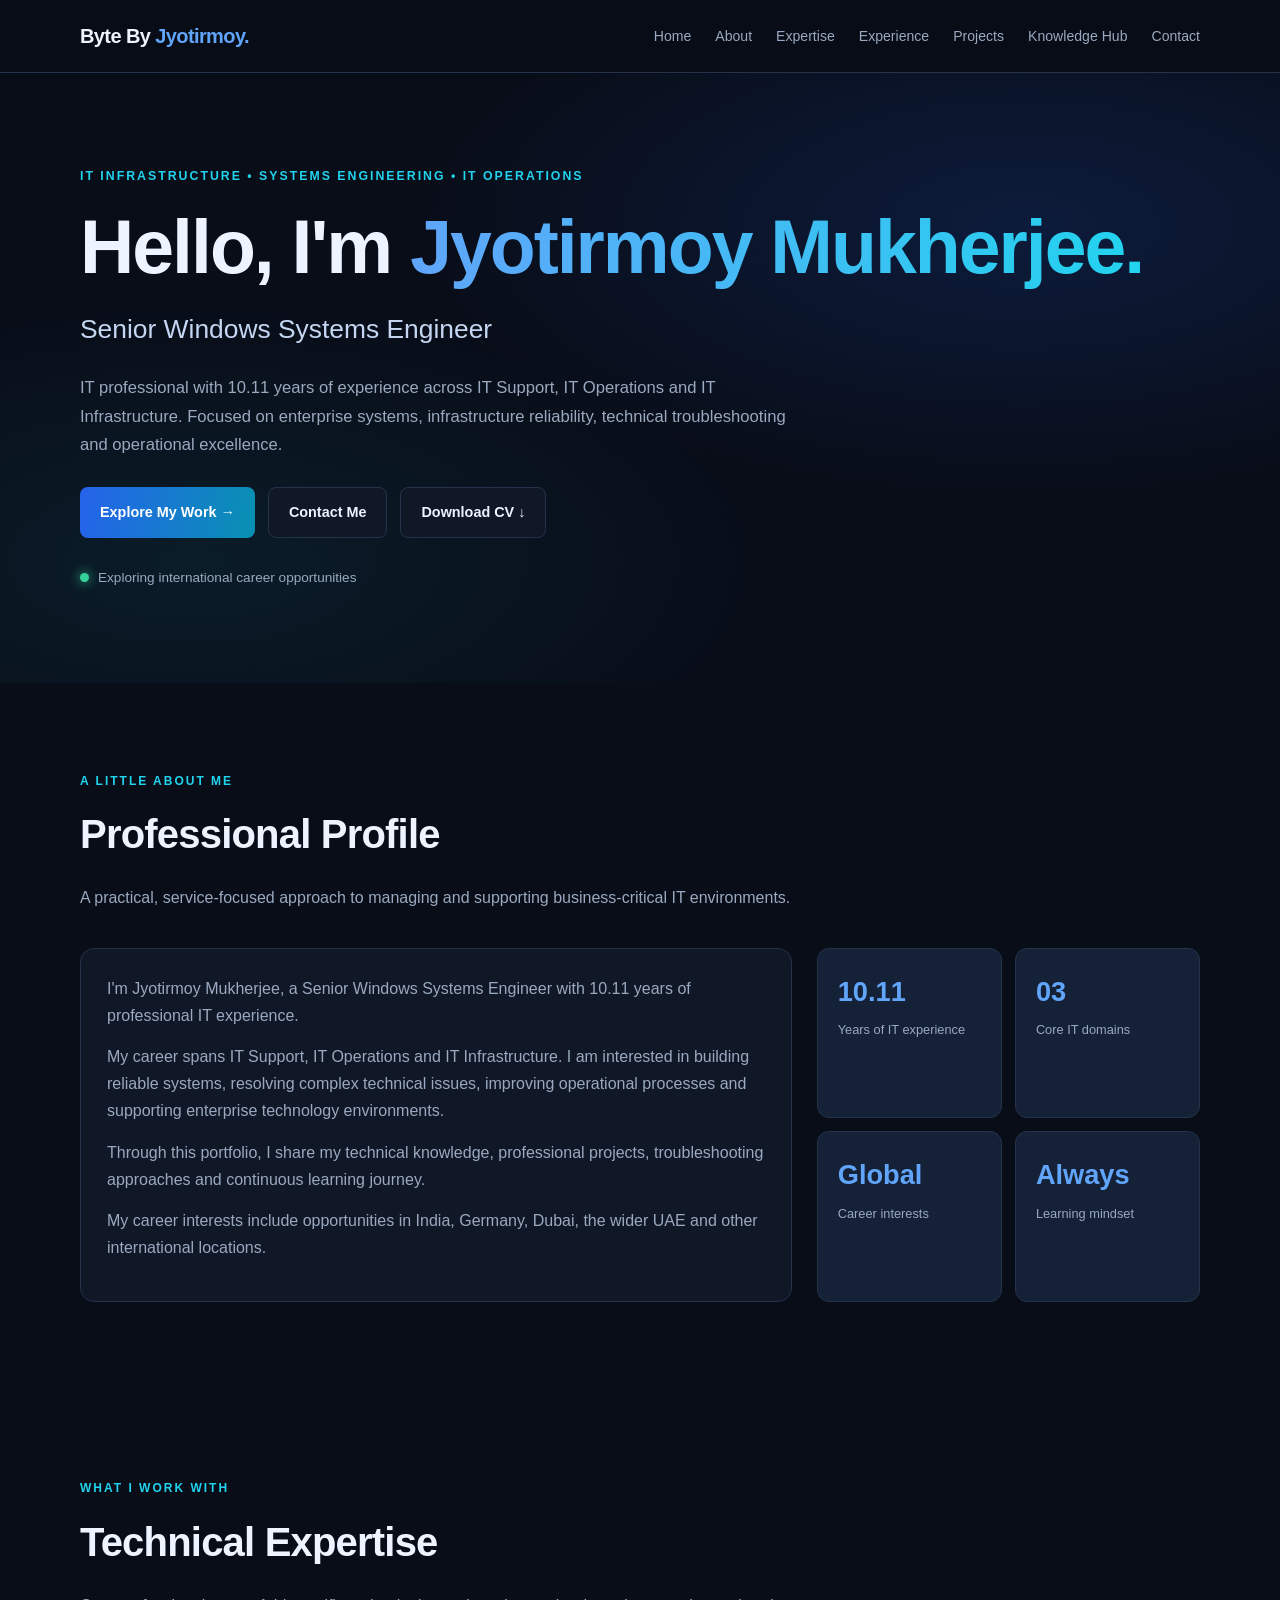
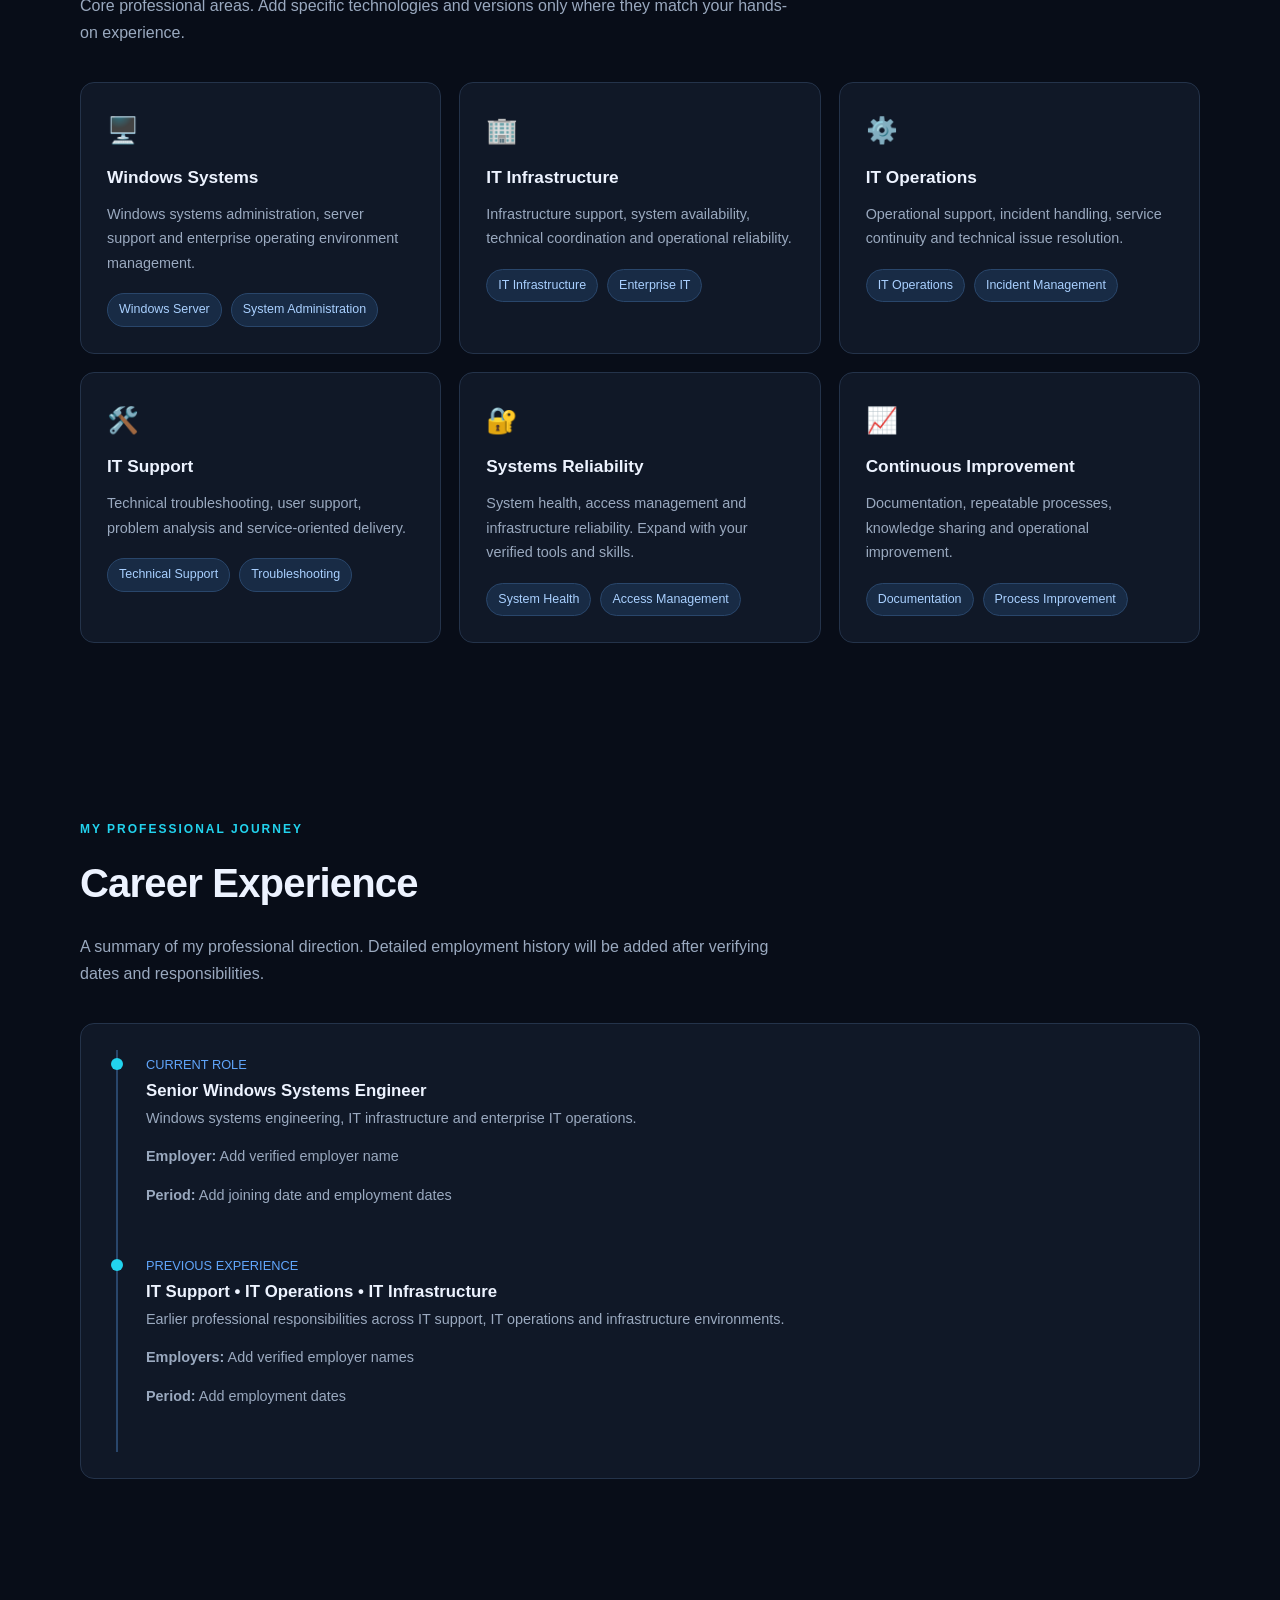
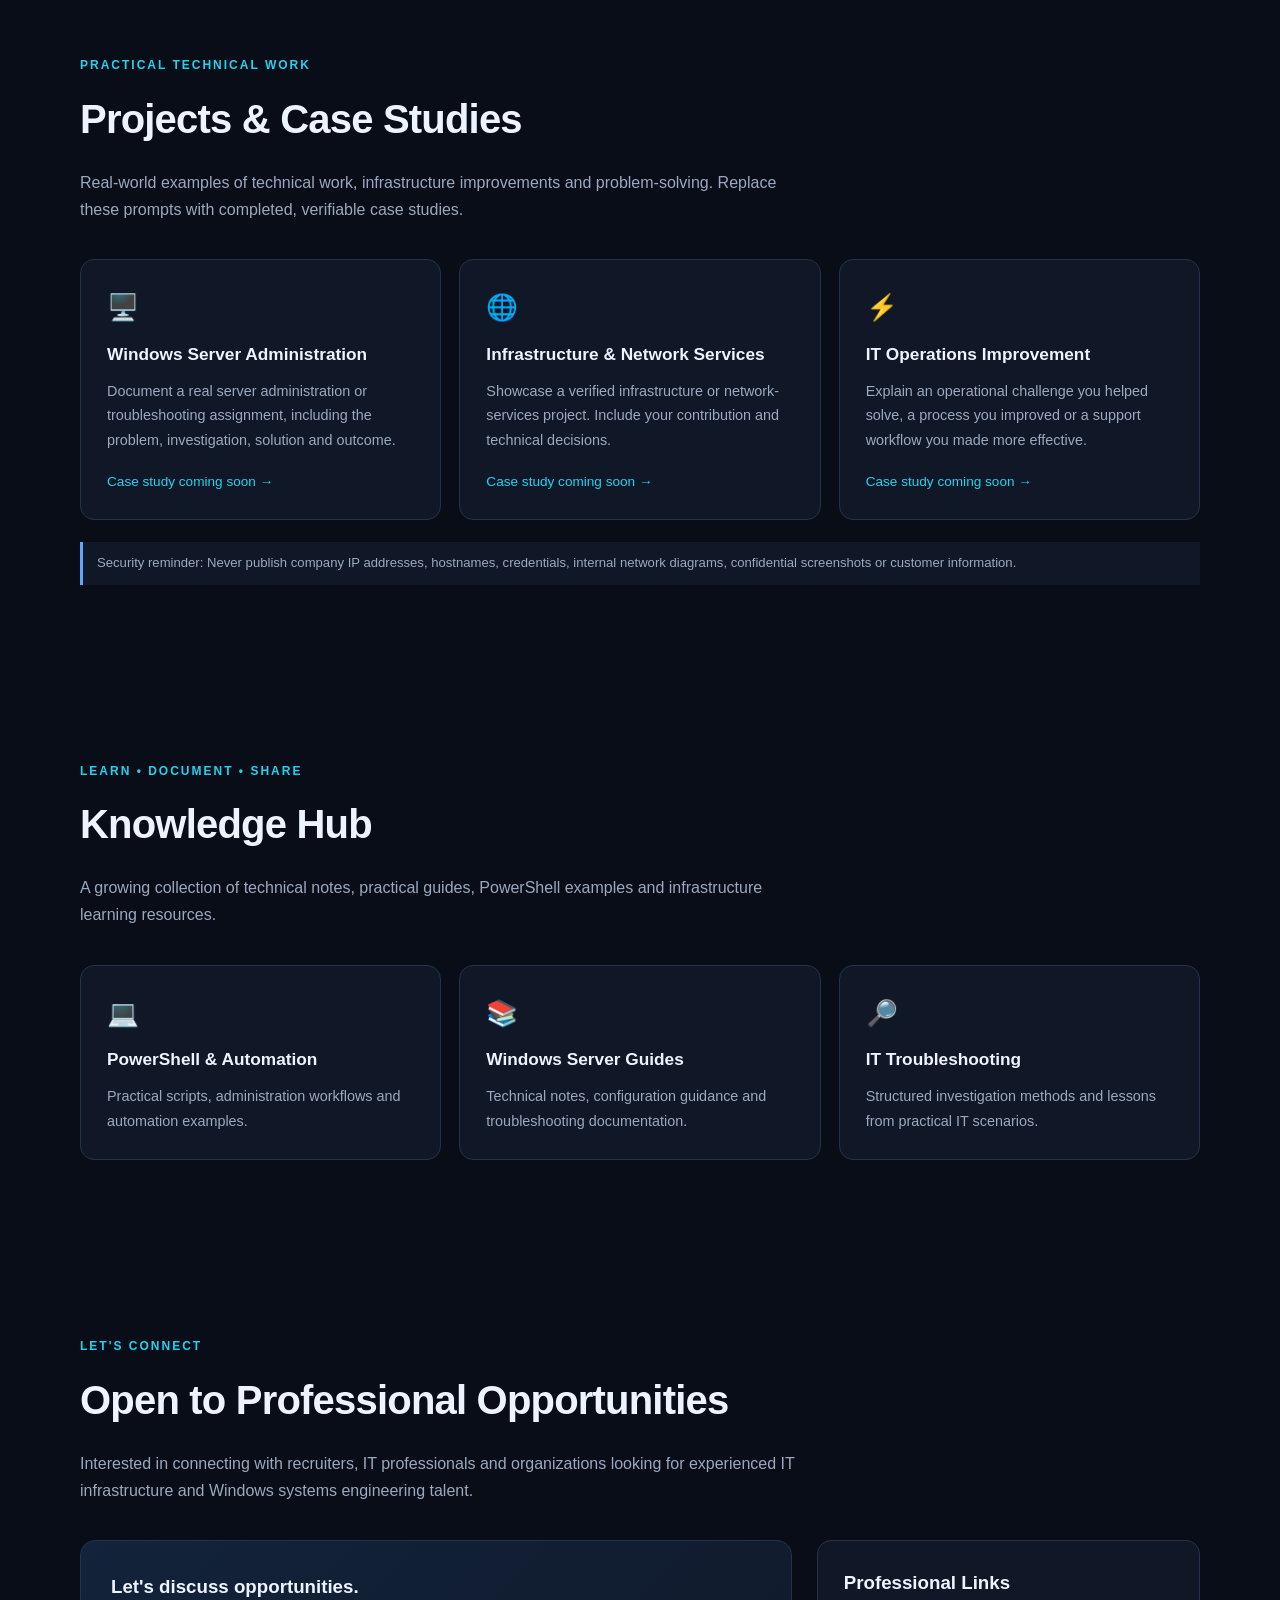
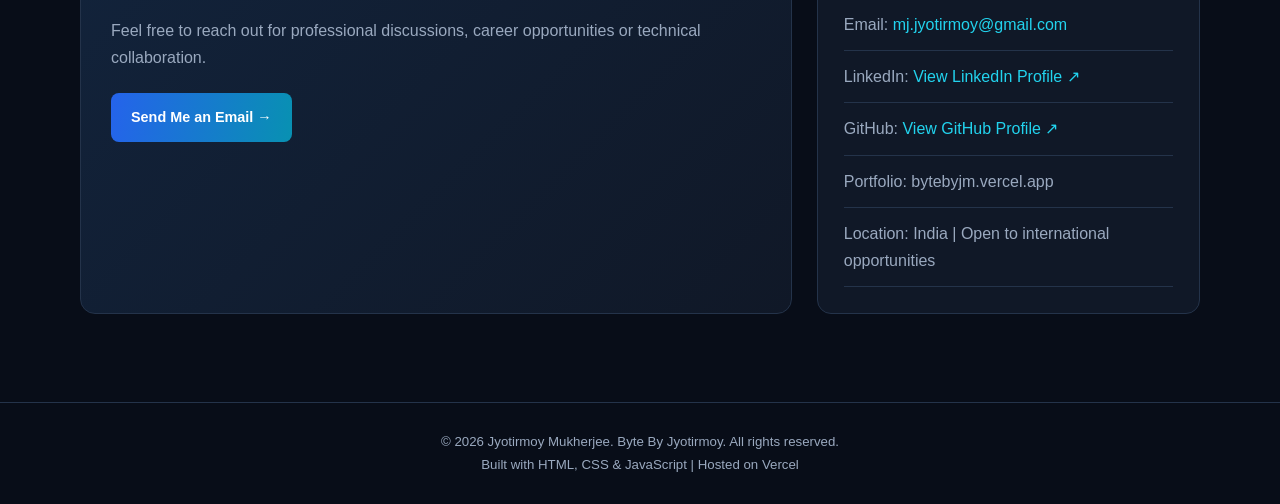
==== commit 0b298c13: "Upgrade Byte By Jyotirmoy portfolio v3 contact details update" ====
--- a/index.html
+++ b/index.html
@@ -678,7 +678,7 @@
             Feel free to reach out for professional discussions,
             career opportunities or technical collaboration.
           </p>
-          <a class="btn btn-primary" href="mailto:YOUR_EMAIL@example.com">
+          <a class="btn btn-primary" href="mailto:mj.jyotirmoy@gmail.com">
             Send Me an Email →
           </a>
         </div>
@@ -686,11 +686,11 @@
         <div class="panel">
           <h3>Professional Links</h3>
           <ul class="contact-list">
-            <li>Email: <a href="mailto:YOUR_EMAIL@example.com">
-              YOUR_EMAIL@example.com</a></li>
-            <li>LinkedIn: <a href="YOUR_LINKEDIN_URL"
+            <li>Email: <a href="mailto:mj.jyotirmoy@gmail.com">
+              mj.jyotirmoy@gmail.com</a></li>
+            <li>LinkedIn: <a href="https://www.linkedin.com/in/jyotirmoym/"
               target="_blank" rel="noopener">View LinkedIn Profile ↗</a></li>
-            <li>GitHub: <a href="YOUR_GITHUB_URL"
+            <li>GitHub: <a href="https://github.com/jyotrmoy-it"
               target="_blank" rel="noopener">View GitHub Profile ↗</a></li>
             <li>Portfolio: bytebyjm.vercel.app</li>
             <li>Location: India | Open to international opportunities</li>
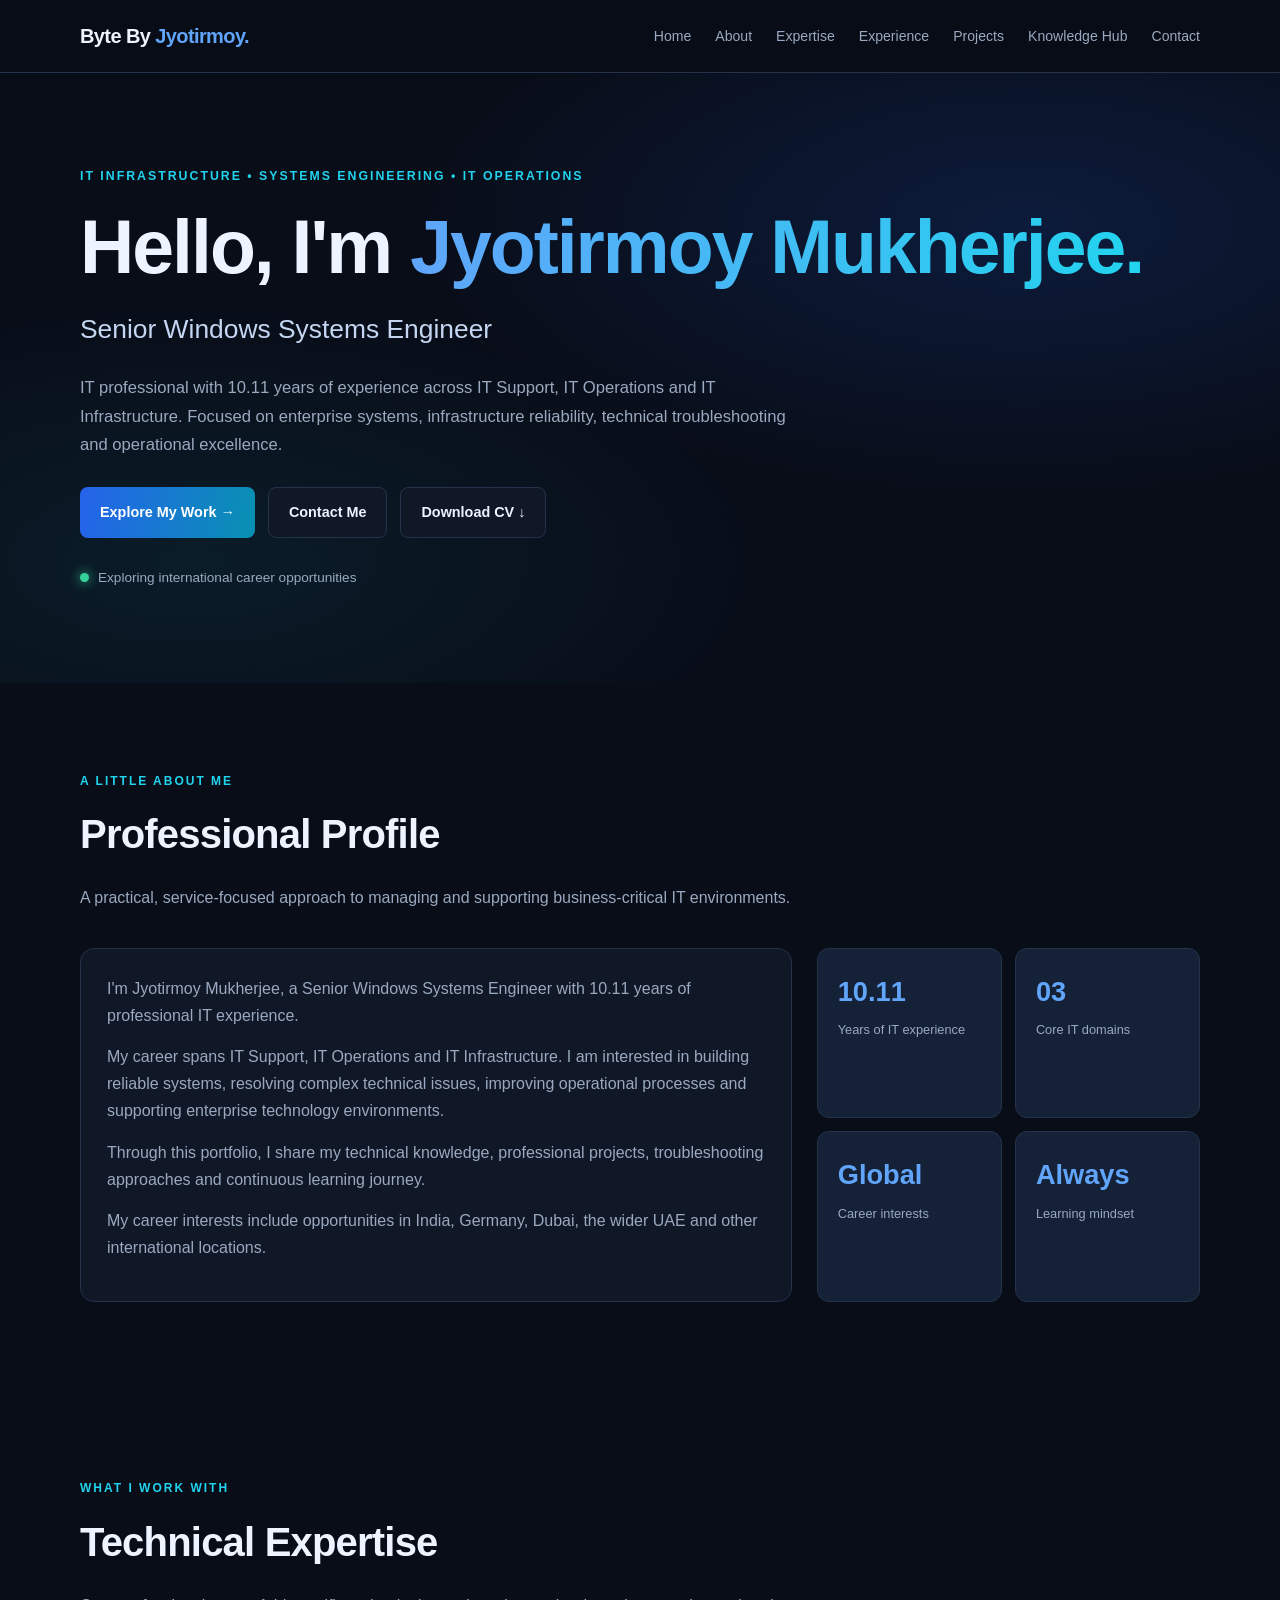
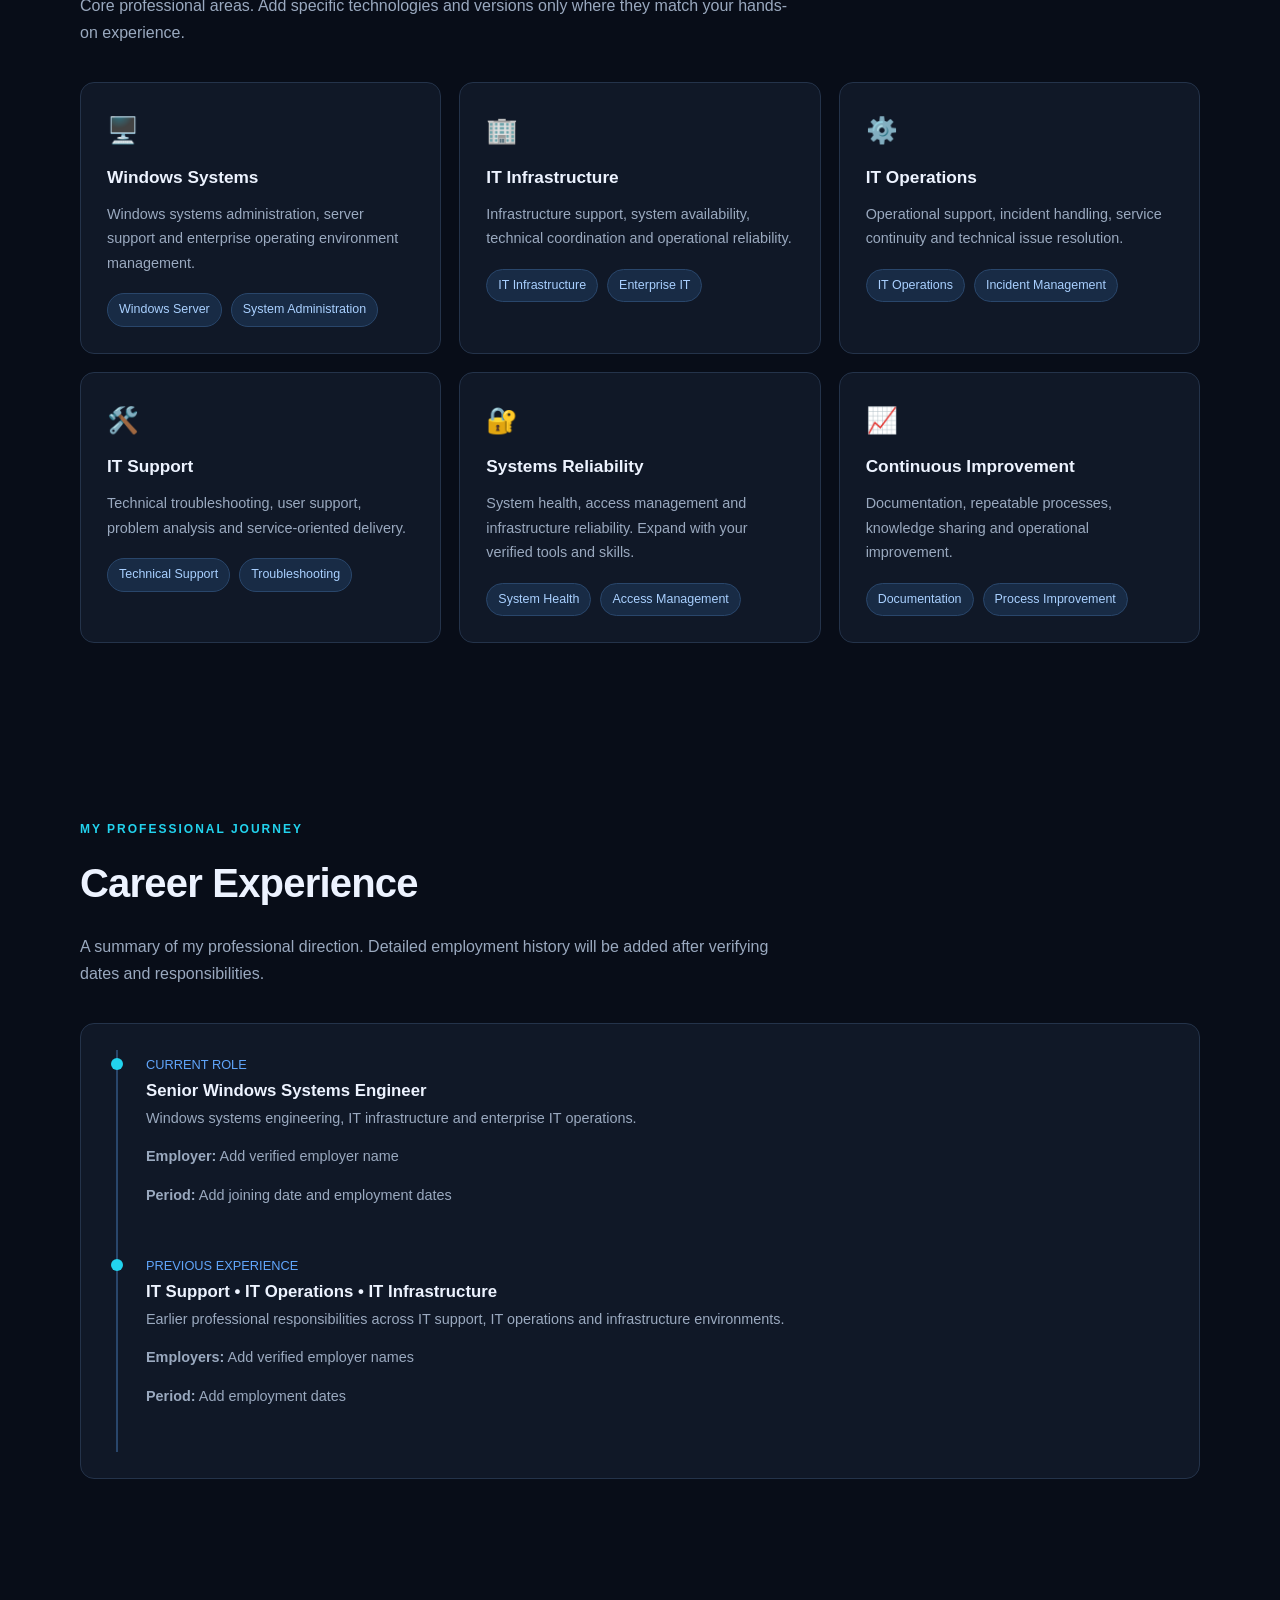
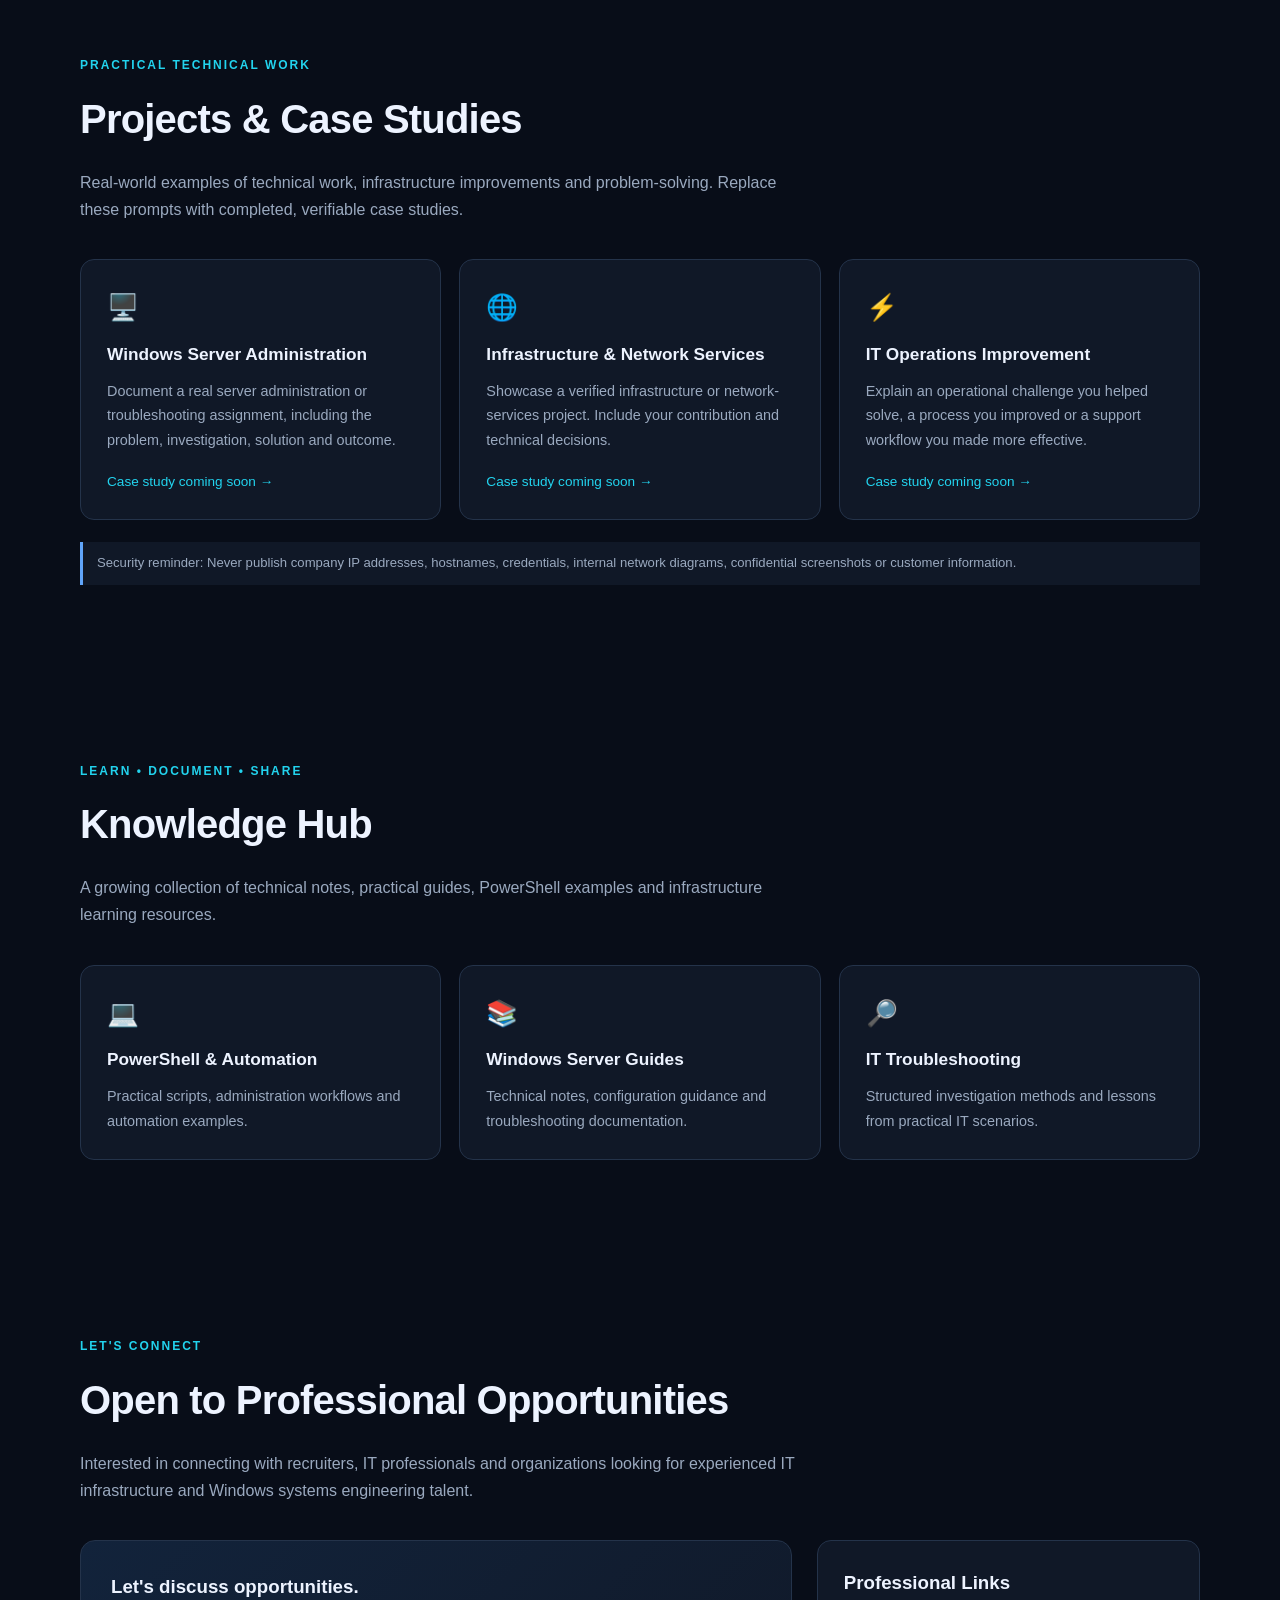
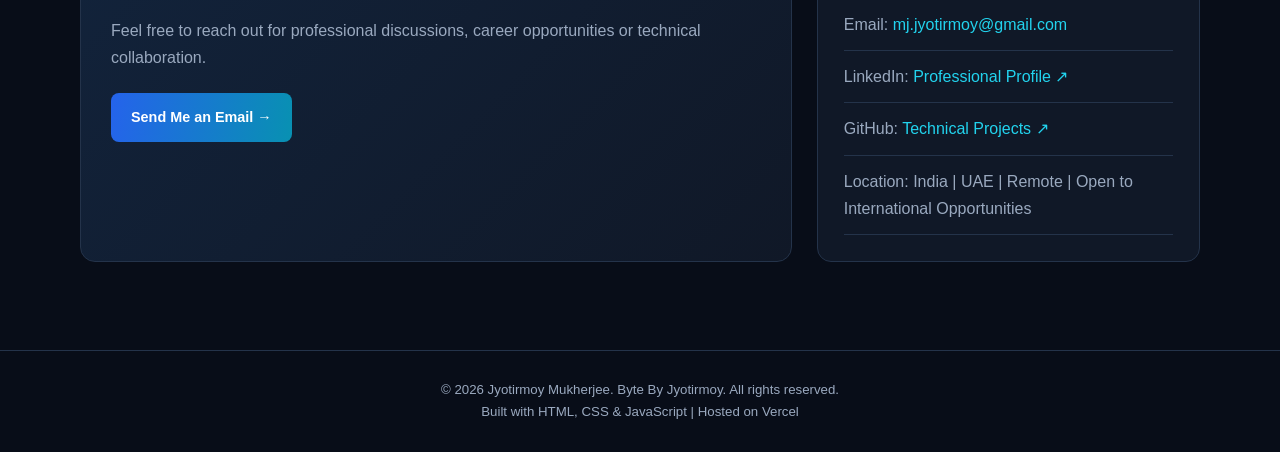
==== commit 5c08dbc6: "Information update V3" ====
--- a/index.html
+++ b/index.html
@@ -688,17 +688,27 @@
           <ul class="contact-list">
             <li>Email: <a href="mailto:mj.jyotirmoy@gmail.com">
               mj.jyotirmoy@gmail.com</a></li>
-            <li>LinkedIn: <a href="https://www.linkedin.com/in/jyotirmoym/"
-              target="_blank" rel="noopener">View LinkedIn Profile ↗</a></li>
-            <li>GitHub: <a href="https://github.com/jyotrmoy-it"
-              target="_blank" rel="noopener">View GitHub Profile ↗</a></li>
-            <li>Portfolio: bytebyjm.vercel.app</li>
-            <li>Location: India | Open to international opportunities</li>
-          </ul>
-        </div>
-      </div>
+        <li>LinkedIn:
+          <a href="YOUR_LINKEDIN_URL"
+             target="_blank" rel="noopener">
+            Professional Profile ↗
+          </a>
+        </li>
+        <li>GitHub:
+          <a href="YOUR_GITHUB_URL"
+             target="_blank" rel="noopener">
+            Technical Projects ↗
+          </a>
+        </li>
+        <li>Location: India | UAE | Remote |
+          Open to International Opportunities
+        </li>
+      </ul>
+
     </div>
-  </section>
+
+  </div>
+</section>
 
 </main>
 
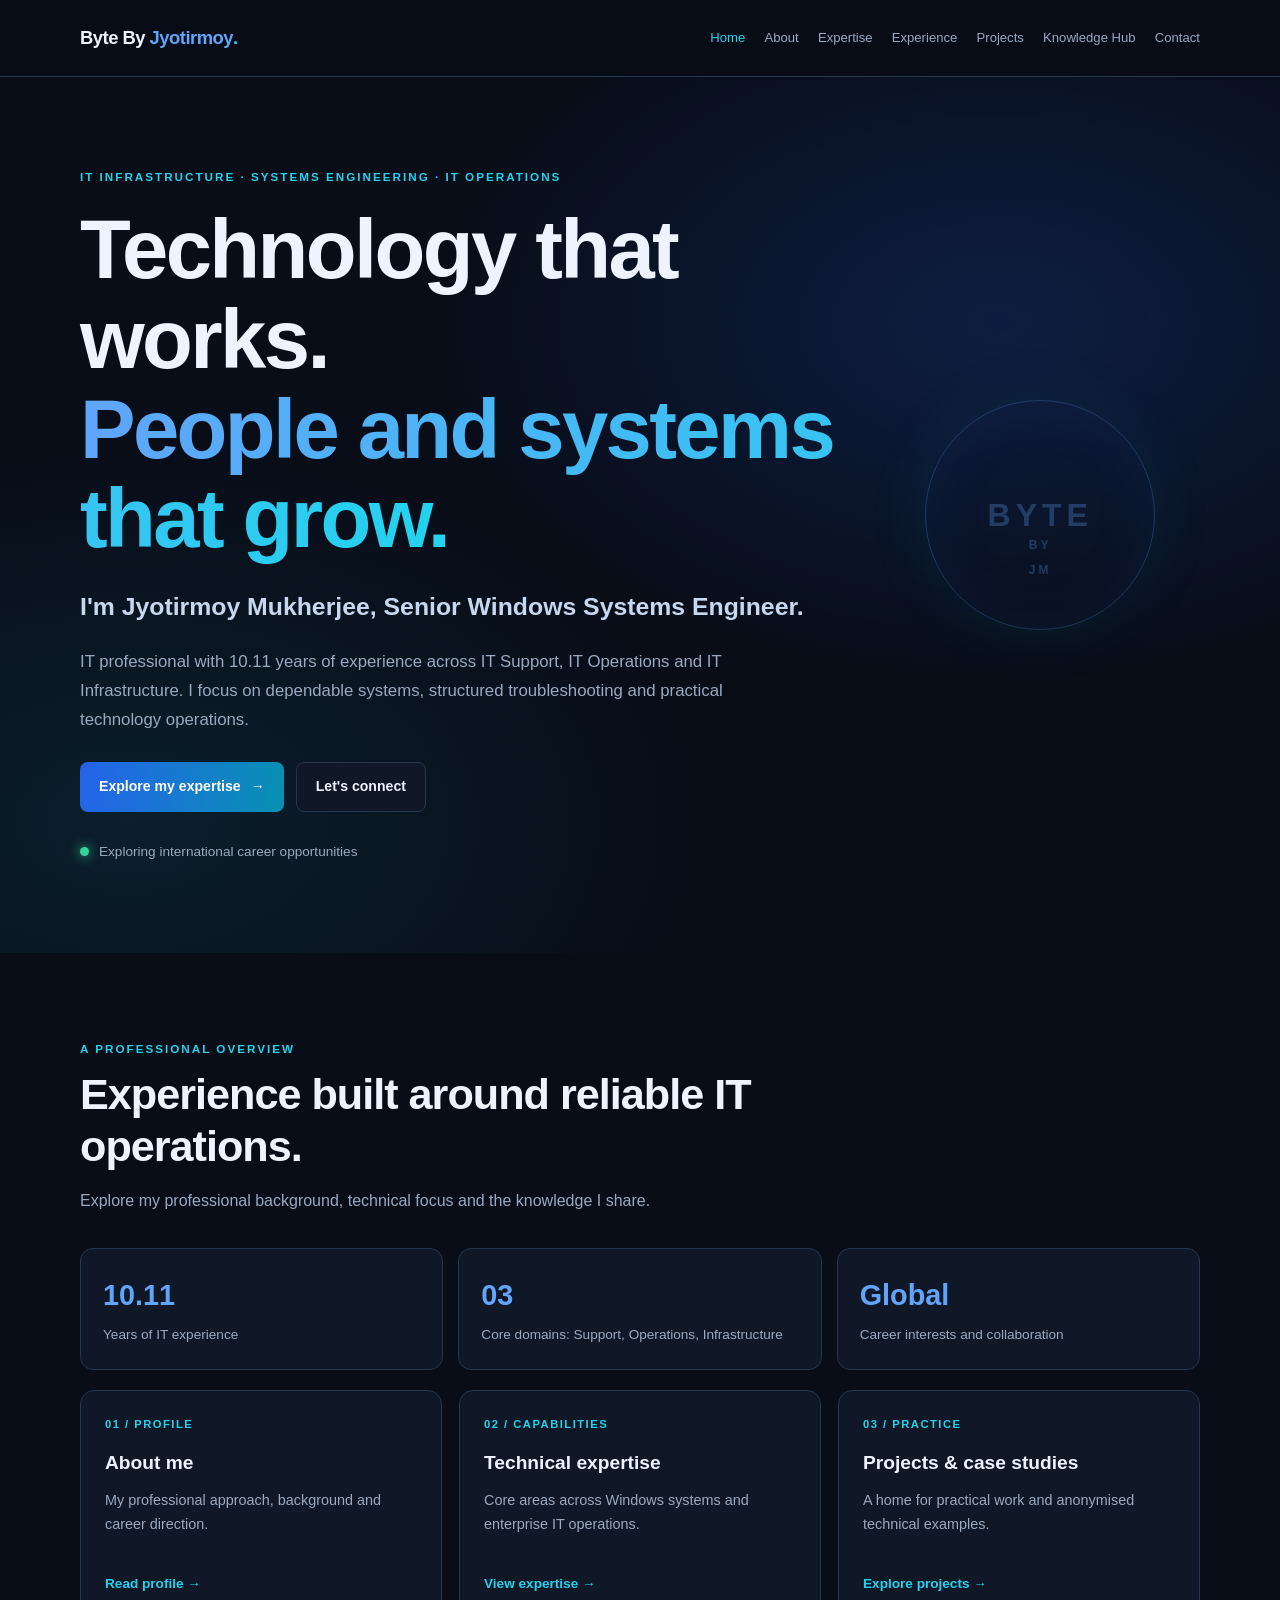
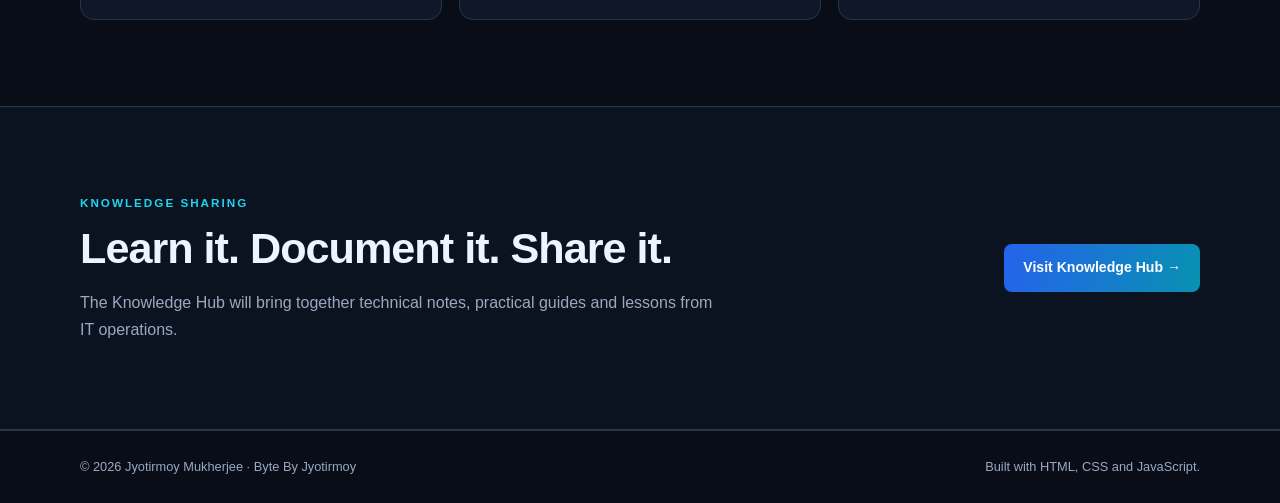
==== commit fb9c0bba: "Build responsive multi-page portfolio foundation" ====
--- a/index.html
+++ b/index.html
@@ -1,755 +1,77 @@
-
-<!DOCTYPE html>
-<html lang="en">
-<head>
-  <meta charset="UTF-8">
-  <meta name="viewport" content="width=device-width, initial-scale=1.0">
-  <meta name="theme-color" content="#080d18">
-  <meta name="description" content="Jyotirmoy Mukherjee - Senior Windows Systems Engineer with 10.11 years of experience in IT Support, IT Operations and IT Infrastructure.">
-  <meta name="author" content="Jyotirmoy Mukherjee">
-  <title>Byte By Jyotirmoy | IT Infrastructure & Systems Engineering</title>
-
-  <style>
-    :root {
-      --bg: #080d18;
-      --surface: #101827;
-      --surface2: #152136;
-      --text: #edf3ff;
-      --muted: #9aa9bf;
-      --blue: #60a5fa;
-      --cyan: #22d3ee;
-      --border: #24334a;
-      --max: 1120px;
-    }
-
-    * { box-sizing: border-box; margin: 0; padding: 0; }
-
-    html { scroll-behavior: smooth; scroll-padding-top: 85px; }
-
-    body {
-      background: var(--bg);
-      color: var(--text);
-      font-family: Inter, Segoe UI, Arial, sans-serif;
-      line-height: 1.7;
-    }
-
-    a { color: inherit; text-decoration: none; }
-    button { font: inherit; }
-    .container { width: min(92%, var(--max)); margin: auto; }
-
-    .navbar {
-      position: sticky;
-      top: 0;
-      z-index: 100;
-      background: rgba(8,13,24,.94);
-      backdrop-filter: blur(14px);
-      border-bottom: 1px solid var(--border);
-    }
-
-    .nav-inner {
-      min-height: 72px;
-      display: flex;
-      justify-content: space-between;
-      align-items: center;
-      gap: 20px;
-    }
-
-    .logo {
-      font-size: 1.25rem;
-      font-weight: 800;
-      letter-spacing: -.6px;
-    }
-
-    .logo span { color: var(--blue); }
-
-    .nav-links {
-      display: flex;
-      gap: 24px;
-      align-items: center;
-      list-style: none;
-    }
-
-    .nav-links a {
-      font-size: .88rem;
-      color: var(--muted);
-      transition: .2s;
-    }
-
-    .nav-links a:hover { color: var(--cyan); }
-
-    .menu-btn {
-      display: none;
-      border: 1px solid var(--border);
-      color: var(--text);
-      background: var(--surface);
-      padding: 8px 12px;
-      border-radius: 8px;
-      cursor: pointer;
-    }
-
-    section { padding: 88px 0; }
-
-    .hero {
-      min-height: 610px;
-      display: flex;
-      align-items: center;
-      background:
-        radial-gradient(ellipse at 80% 25%, rgba(37,99,235,.17), transparent 42%),
-        radial-gradient(ellipse at 15% 80%, rgba(34,211,238,.08), transparent 38%);
-    }
-
-    .eyebrow {
-      color: var(--cyan);
-      text-transform: uppercase;
-      letter-spacing: 2px;
-      font-size: .77rem;
-      font-weight: 700;
-    }
-
-    h1 {
-      font-size: clamp(2.5rem, 6vw, 4.7rem);
-      line-height: 1.12;
-      letter-spacing: -2px;
-      margin: 18px 0;
-    }
-
-    h1 span, .gradient {
-      background: linear-gradient(90deg, var(--blue), var(--cyan));
-      -webkit-background-clip: text;
-      background-clip: text;
-      color: transparent;
-    }
-
-    .hero h2 {
-      font-size: clamp(1.15rem, 3vw, 1.65rem);
-      color: #c4d6f2;
-      font-weight: 500;
-    }
-
-    .hero-copy {
-      max-width: 720px;
-      color: var(--muted);
-      margin: 22px 0 28px;
-      font-size: 1.04rem;
-    }
-
-    .actions { display: flex; flex-wrap: wrap; gap: 13px; }
-
-    .btn {
-      display: inline-flex;
-      justify-content: center;
-      align-items: center;
-      padding: 12px 20px;
-      border-radius: 8px;
-      border: 1px solid var(--border);
-      font-weight: 700;
-      font-size: .9rem;
-      transition: .2s;
-      cursor: pointer;
-    }
-
-    .btn-primary {
-      background: linear-gradient(100deg, #2563eb, #0891b2);
-      border: none;
-      color: white;
-    }
-
-    .btn-secondary { background: var(--surface); color: var(--text); }
-    .btn:hover { transform: translateY(-2px); }
-
-    .availability {
-      display: inline-flex;
-      align-items: center;
-      gap: 9px;
-      margin-top: 28px;
-      color: var(--muted);
-      font-size: .85rem;
-    }
-
-    .dot {
-      width: 9px;
-      height: 9px;
-      border-radius: 50%;
-      background: #34d399;
-      box-shadow: 0 0 12px #34d399;
-    }
-
-    .section-label {
-      color: var(--cyan);
-      text-transform: uppercase;
-      letter-spacing: 2px;
-      font-size: .75rem;
-      font-weight: 700;
-      margin-bottom: 9px;
-    }
-
-    .section-title {
-      font-size: clamp(1.8rem, 4vw, 2.5rem);
-      margin-bottom: 16px;
-      letter-spacing: -.8px;
-    }
-
-    .section-intro {
-      color: var(--muted);
-      max-width: 720px;
-      margin-bottom: 36px;
-    }
-
-    .about-grid, .contact-grid {
-      display: grid;
-      grid-template-columns: 1.3fr .7fr;
-      gap: 25px;
-    }
-
-    .panel, .card {
-      background: var(--surface);
-      border: 1px solid var(--border);
-      border-radius: 14px;
-      padding: 26px;
-    }
-
-    .panel p { color: var(--muted); margin-bottom: 14px; }
-
-    .stats {
-      display: grid;
-      grid-template-columns: repeat(2, 1fr);
-      gap: 13px;
-    }
-
-    .stat {
-      background: var(--surface2);
-      padding: 20px;
-      border: 1px solid var(--border);
-      border-radius: 12px;
-    }
-
-    .stat strong {
-      display: block;
-      color: var(--blue);
-      font-size: 1.7rem;
-    }
-
-    .stat span { color: var(--muted); font-size: .8rem; }
-
-    .skills-grid, .projects-grid {
-      display: grid;
-      grid-template-columns: repeat(3, 1fr);
-      gap: 18px;
-    }
-
-    .card h3 { font-size: 1.08rem; margin: 10px 0; }
-    .card p { color: var(--muted); font-size: .9rem; }
-
-    .card-icon { font-size: 1.6rem; }
-
-    .tags { display: flex; flex-wrap: wrap; gap: 9px; margin-top: 18px; }
-
-    .tag {
-      background: #182b45;
-      color: #a9d0ff;
-      border: 1px solid #29466b;
-      padding: 5px 11px;
-      border-radius: 20px;
-      font-size: .78rem;
-    }
-
-    .timeline { border-left: 2px solid #29466b; margin-left: 9px; }
-
-    .timeline-item {
-      position: relative;
-      padding: 0 0 30px 28px;
-    }
-
-    .timeline-item::before {
-      content: "";
-      position: absolute;
-      left: -7px;
-      top: 8px;
-      width: 12px;
-      height: 12px;
-      border-radius: 50%;
-      background: var(--cyan);
-    }
-
-    .timeline-item h3 { font-size: 1.05rem; }
-    .timeline-item p { color: var(--muted); font-size: .9rem; }
-    .timeline-item .date { color: var(--blue); font-size: .8rem; }
-
-    .project-card { display: flex; flex-direction: column; }
-    .project-card .project-link { color: var(--cyan); margin-top: 18px; font-size: .85rem; }
-
-    .note {
-      color: var(--muted);
-      font-size: .82rem;
-      border-left: 3px solid var(--blue);
-      padding: 10px 14px;
-      background: var(--surface);
-      margin-top: 22px;
-    }
-
-    .contact-box {
-      background: linear-gradient(135deg, #12233b, #101827);
-      border: 1px solid var(--border);
-      border-radius: 15px;
-      padding: 30px;
-    }
-
-    .contact-list { list-style: none; }
-    .contact-list li { padding: 12px 0; border-bottom: 1px solid var(--border); color: var(--muted); }
-    .contact-list a { color: var(--cyan); overflow-wrap: anywhere; }
-
-    footer {
-      border-top: 1px solid var(--border);
-      padding: 28px 0;
-      color: var(--muted);
-      font-size: .83rem;
-      text-align: center;
-    }
-
-    .back-top {
-      position: fixed;
-      bottom: 20px;
-      right: 20px;
-      border: 1px solid var(--border);
-      background: var(--surface2);
-      color: var(--text);
-      padding: 10px 14px;
-      border-radius: 9px;
-      cursor: pointer;
-      display: none;
-    }
-
-    @media(max-width: 800px) {
-      .menu-btn { display: block; }
-      .nav-links {
-        display: none;
-        position: absolute;
-        top: 72px;
-        left: 0;
-        width: 100%;
-        padding: 20px 5%;
-        background: #0c1422;
-        border-bottom: 1px solid var(--border);
-        flex-direction: column;
-        align-items: flex-start;
-      }
-      .nav-links.open { display: flex; }
-      .about-grid, .contact-grid { grid-template-columns: 1fr; }
-      .skills-grid, .projects-grid { grid-template-columns: repeat(2, 1fr); }
-      .hero { min-height: 560px; }
-    }
-
-    @media(max-width: 540px) {
-      section { padding: 65px 0; }
-      .skills-grid, .projects-grid { grid-template-columns: 1fr; }
-      .stats { grid-template-columns: repeat(2, 1fr); }
-      .panel, .card { padding: 20px; }
-      h1 { letter-spacing: -1.2px; }
-    }
-  </style>
-</head>
-
-<body>
-
-<header class="navbar">
-  <div class="container nav-inner">
-    <a class="logo" href="#home">Byte By <span>Jyotirmoy.</span></a>
-
-    <button class="menu-btn" id="menuBtn"
-      aria-label="Toggle navigation" aria-expanded="false">
-      ☰ Menu
-    </button>
-
-    <ul class="nav-links" id="navLinks">
-      <li><a href="#home">Home</a></li>
-      <li><a href="#about">About</a></li>
-      <li><a href="#expertise">Expertise</a></li>
-      <li><a href="#experience">Experience</a></li>
-      <li><a href="#projects">Projects</a></li>
-      <li><a href="#knowledge">Knowledge Hub</a></li>
-      <li><a href="#contact">Contact</a></li>
-    </ul>
-  </div>
-</header>
-
-<main>
-
-  <!-- HERO -->
-  <section class="hero" id="home">
-    <div class="container">
-      <p class="eyebrow">IT Infrastructure • Systems Engineering • IT Operations</p>
-
-      <h1>Hello, I'm <span>Jyotirmoy Mukherjee.</span></h1>
-
-      <h2>Senior Windows Systems Engineer</h2>
-
-      <p class="hero-copy">
-        IT professional with 10.11 years of experience across IT Support,
-        IT Operations and IT Infrastructure. Focused on enterprise systems,
-        infrastructure reliability, technical troubleshooting and operational
-        excellence.
-      </p>
-
-      <div class="actions">
-        <a class="btn btn-primary" href="#projects">Explore My Work →</a>
-        <a class="btn btn-secondary" href="#contact">Contact Me</a>
-        <a class="btn btn-secondary" href="Jyotirmoy_Mukherjee_CV.pdf"
-           target="_blank" rel="noopener">Download CV ↓</a>
-      </div>
-
-      <div class="availability">
-        <span class="dot"></span>
-        Exploring international career opportunities
-      </div>
-    </div>
-  </section>
-
-  <!-- ABOUT -->
-  <section id="about">
-    <div class="container">
-      <p class="section-label">A little about me</p>
-      <h2 class="section-title">Professional Profile</h2>
-      <p class="section-intro">
-        A practical, service-focused approach to managing and supporting
-        business-critical IT environments.
-      </p>
-
-      <div class="about-grid">
-        <div class="panel">
-          <p>
-            I'm Jyotirmoy Mukherjee, a Senior Windows Systems Engineer
-            with 10.11 years of professional IT experience.
-          </p>
-          <p>
-            My career spans IT Support, IT Operations and IT Infrastructure.
-            I am interested in building reliable systems, resolving complex
-            technical issues, improving operational processes and supporting
-            enterprise technology environments.
-          </p>
-          <p>
-            Through this portfolio, I share my technical knowledge,
-            professional projects, troubleshooting approaches and continuous
-            learning journey.
-          </p>
-          <p>
-            My career interests include opportunities in India, Germany,
-            Dubai, the wider UAE and other international locations.
-          </p>
-        </div>
-
-        <div class="stats">
-          <div class="stat">
-            <strong>10.11</strong>
-            <span>Years of IT experience</span>
-          </div>
-          <div class="stat">
-            <strong>03</strong>
-            <span>Core IT domains</span>
-          </div>
-          <div class="stat">
-            <strong>Global</strong>
-            <span>Career interests</span>
-          </div>
-          <div class="stat">
-            <strong>Always</strong>
-            <span>Learning mindset</span>
-          </div>
-        </div>
-      </div>
-    </div>
-  </section>
-
-  <!-- EXPERTISE -->
-  <section id="expertise">
-    <div class="container">
-      <p class="section-label">What I work with</p>
-      <h2 class="section-title">Technical Expertise</h2>
-      <p class="section-intro">
-        Core professional areas. Add specific technologies and versions
-        only where they match your hands-on experience.
-      </p>
-
-      <div class="skills-grid">
-        <article class="card">
-          <div class="card-icon">🖥️</div>
-          <h3>Windows Systems</h3>
-          <p>Windows systems administration, server support and enterprise
-             operating environment management.</p>
-          <div class="tags">
-            <span class="tag">Windows Server</span>
-            <span class="tag">System Administration</span>
-          </div>
-        </article>
-
-        <article class="card">
-          <div class="card-icon">🏢</div>
-          <h3>IT Infrastructure</h3>
-          <p>Infrastructure support, system availability, technical
-             coordination and operational reliability.</p>
-          <div class="tags">
-            <span class="tag">IT Infrastructure</span>
-            <span class="tag">Enterprise IT</span>
-          </div>
-        </article>
-
-        <article class="card">
-          <div class="card-icon">⚙️</div>
-          <h3>IT Operations</h3>
-          <p>Operational support, incident handling, service continuity
-             and technical issue resolution.</p>
-          <div class="tags">
-            <span class="tag">IT Operations</span>
-            <span class="tag">Incident Management</span>
-          </div>
-        </article>
-
-        <article class="card">
-          <div class="card-icon">🛠️</div>
-          <h3>IT Support</h3>
-          <p>Technical troubleshooting, user support, problem analysis
-             and service-oriented delivery.</p>
-          <div class="tags">
-            <span class="tag">Technical Support</span>
-            <span class="tag">Troubleshooting</span>
-          </div>
-        </article>
-
-        <article class="card">
-          <div class="card-icon">🔐</div>
-          <h3>Systems Reliability</h3>
-          <p>System health, access management and infrastructure
-             reliability. Expand with your verified tools and skills.</p>
-          <div class="tags">
-            <span class="tag">System Health</span>
-            <span class="tag">Access Management</span>
-          </div>
-        </article>
-
-        <article class="card">
-          <div class="card-icon">📈</div>
-          <h3>Continuous Improvement</h3>
-          <p>Documentation, repeatable processes, knowledge sharing
-             and operational improvement.</p>
-          <div class="tags">
-            <span class="tag">Documentation</span>
-            <span class="tag">Process Improvement</span>
-          </div>
-        </article>
-      </div>
-    </div>
-  </section>
-
-  <!-- EXPERIENCE -->
-  <section id="experience">
-    <div class="container">
-      <p class="section-label">My professional journey</p>
-      <h2 class="section-title">Career Experience</h2>
-      <p class="section-intro">
-        A summary of my professional direction. Detailed employment
-        history will be added after verifying dates and responsibilities.
-      </p>
-
-      <div class="panel">
-        <div class="timeline">
-          <div class="timeline-item">
-            <span class="date">CURRENT ROLE</span>
-            <h3>Senior Windows Systems Engineer</h3>
-            <p>Windows systems engineering, IT infrastructure and
-               enterprise IT operations.</p>
-            <p><strong>Employer:</strong> Add verified employer name</p>
-            <p><strong>Period:</strong> Add joining date and employment dates</p>
-          </div>
-
-          <div class="timeline-item">
-            <span class="date">PREVIOUS EXPERIENCE</span>
-            <h3>IT Support • IT Operations • IT Infrastructure</h3>
-            <p>Earlier professional responsibilities across IT support,
-               IT operations and infrastructure environments.</p>
-            <p><strong>Employers:</strong> Add verified employer names</p>
-            <p><strong>Period:</strong> Add employment dates</p>
-          </div>
-        </div>
-      </div>
-    </div>
-  </section>
-
-  <!-- PROJECTS -->
-  <section id="projects">
-    <div class="container">
-      <p class="section-label">Practical technical work</p>
-      <h2 class="section-title">Projects & Case Studies</h2>
-      <p class="section-intro">
-        Real-world examples of technical work, infrastructure improvements
-        and problem-solving. Replace these prompts with completed,
-        verifiable case studies.
-      </p>
-
-      <div class="projects-grid">
-        <article class="card project-card">
-          <div class="card-icon">🖥️</div>
-          <h3>Windows Server Administration</h3>
-          <p>
-            Document a real server administration or troubleshooting
-            assignment, including the problem, investigation, solution
-            and outcome.
-          </p>
-          <a class="project-link" href="#contact">Case study coming soon →</a>
-        </article>
-
-        <article class="card project-card">
-          <div class="card-icon">🌐</div>
-          <h3>Infrastructure & Network Services</h3>
-          <p>
-            Showcase a verified infrastructure or network-services
-            project. Include your contribution and technical decisions.
-          </p>
-          <a class="project-link" href="#contact">Case study coming soon →</a>
-        </article>
-
-        <article class="card project-card">
-          <div class="card-icon">⚡</div>
-          <h3>IT Operations Improvement</h3>
-          <p>
-            Explain an operational challenge you helped solve, a process
-            you improved or a support workflow you made more effective.
-          </p>
-          <a class="project-link" href="#contact">Case study coming soon →</a>
-        </article>
-      </div>
-
-      <p class="note">
-        Security reminder: Never publish company IP addresses, hostnames,
-        credentials, internal network diagrams, confidential screenshots
-        or customer information.
-      </p>
-    </div>
-  </section>
-
-  <!-- KNOWLEDGE HUB -->
-  <section id="knowledge">
-    <div class="container">
-      <p class="section-label">Learn • Document • Share</p>
-      <h2 class="section-title">Knowledge Hub</h2>
-      <p class="section-intro">
-        A growing collection of technical notes, practical guides,
-        PowerShell examples and infrastructure learning resources.
-      </p>
-
-      <div class="projects-grid">
-        <article class="card">
-          <div class="card-icon">💻</div>
-          <h3>PowerShell & Automation</h3>
-          <p>Practical scripts, administration workflows and
-             automation examples.</p>
-        </article>
-
-        <article class="card">
-          <div class="card-icon">📚</div>
-          <h3>Windows Server Guides</h3>
-          <p>Technical notes, configuration guidance and
-             troubleshooting documentation.</p>
-        </article>
-
-        <article class="card">
-          <div class="card-icon">🔎</div>
-          <h3>IT Troubleshooting</h3>
-          <p>Structured investigation methods and lessons
-             from practical IT scenarios.</p>
-        </article>
-      </div>
-    </div>
-  </section>
-
-  <!-- CONTACT -->
-  <section id="contact">
-    <div class="container">
-      <p class="section-label">Let's connect</p>
-      <h2 class="section-title">Open to Professional Opportunities</h2>
-      <p class="section-intro">
-        Interested in connecting with recruiters, IT professionals
-        and organizations looking for experienced IT infrastructure
-        and Windows systems engineering talent.
-      </p>
-
-      <div class="contact-grid">
-        <div class="contact-box">
-          <h3>Let's discuss opportunities.</h3>
-          <p style="color:var(--muted); margin:14px 0 22px">
-            Feel free to reach out for professional discussions,
-            career opportunities or technical collaboration.
-          </p>
-          <a class="btn btn-primary" href="mailto:mj.jyotirmoy@gmail.com">
-            Send Me an Email →
-          </a>
-        </div>
-
-        <div class="panel">
-          <h3>Professional Links</h3>
-          <ul class="contact-list">
-            <li>Email: <a href="mailto:mj.jyotirmoy@gmail.com">
-              mj.jyotirmoy@gmail.com</a></li>
-        <li>LinkedIn:
-          <a href="YOUR_LINKEDIN_URL"
-             target="_blank" rel="noopener">
-            Professional Profile ↗
-          </a>
-        </li>
-        <li>GitHub:
-          <a href="YOUR_GITHUB_URL"
-             target="_blank" rel="noopener">
-            Technical Projects ↗
-          </a>
-        </li>
-        <li>Location: India | UAE | Remote |
-          Open to International Opportunities
-        </li>
-      </ul>
-
-    </div>
-
-  </div>
-</section>
-
-</main>
-
-<footer>
-  <div class="container">
-    <p>© <span id="year"></span> Jyotirmoy Mukherjee.
-       Byte By Jyotirmoy. All rights reserved.</p>
-    <p>Built with HTML, CSS & JavaScript | Hosted on Vercel</p>
-  </div>
-</footer>
-
-<button class="back-top" id="backTop" aria-label="Back to top">↑</button>
-
-<script>
-  const menuBtn = document.getElementById("menuBtn");
-  const navLinks = document.getElementById("navLinks");
-  const backTop = document.getElementById("backTop");
-
-  menuBtn.addEventListener("click", () => {
-    const isOpen = navLinks.classList.toggle("open");
-    menuBtn.setAttribute("aria-expanded", String(isOpen));
-  });
-
-  document.querySelectorAll(".nav-links a").forEach(link => {
-    link.addEventListener("click", () => {
-      navLinks.classList.remove("open");
-      menuBtn.setAttribute("aria-expanded", "false");
-    });
-  });
-
-  window.addEventListener("scroll", () => {
-    backTop.style.display = window.scrollY > 400 ? "block" : "none";
-  });
-
-  backTop.addEventListener("click", () => {
-    window.scrollTo({ top: 0, behavior: "smooth" });
-  });
-
-  document.getElementById("year").textContent =
-    new Date().getFullYear();
-</script>
-
-</body>
-</html>
+<!doctype html>
+<html lang="en">
+<head>
+  <meta charset="utf-8">
+  <meta name="viewport" content="width=device-width, initial-scale=1">
+  <meta name="theme-color" content="#080d18">
+  <meta name="description" content="Byte By Jyotirmoy — professional portfolio of Jyotirmoy Mukherjee, Senior Windows Systems Engineer with 10.11 years of experience across IT Support, IT Operations and IT Infrastructure.">
+  <meta name="author" content="Jyotirmoy Mukherjee">
+  <link rel="canonical" href="https://bytebyjm.vercel.app/">
+  <link rel="icon" href="favicon.svg" type="image/svg+xml">
+  <link rel="stylesheet" href="css/style.css">
+  <title>Byte By Jyotirmoy | Senior Windows Systems Engineer</title>
+  <script src="js/main.js" defer></script>
+</head>
+<body>
+<header class="site-header">
+  <div class="container nav-wrap">
+    <a class="brand" href="index.html" aria-label="Byte By Jyotirmoy home">Byte By <span>Jyotirmoy</span><b>.</b></a>
+    <button class="menu-toggle" type="button" aria-expanded="false" aria-controls="primary-nav">Menu <span aria-hidden="true">☰</span></button>
+    <nav id="primary-nav" class="primary-nav" aria-label="Main navigation">
+      <a href="index.html" aria-current="page">Home</a>
+      <a href="pages/about.html">About</a>
+      <a href="pages/expertise.html">Expertise</a>
+      <a href="pages/experience.html">Experience</a>
+      <a href="pages/projects.html">Projects</a>
+      <a href="pages/knowledge.html">Knowledge Hub</a>
+      <a href="pages/contact.html">Contact</a>
+    </nav>
+  </div>
+</header>
+<main>
+  <section class="hero">
+    <div class="container hero-inner">
+      <p class="eyebrow">IT Infrastructure · Systems Engineering · IT Operations</p>
+      <h1>Technology that works.<br><span>People and systems that grow.</span></h1>
+      <h2>I'm Jyotirmoy Mukherjee, Senior Windows Systems Engineer.</h2>
+      <p class="lead">IT professional with 10.11 years of experience across IT Support, IT Operations and IT Infrastructure. I focus on dependable systems, structured troubleshooting and practical technology operations.</p>
+      <div class="button-row">
+        <a class="button button-primary" href="pages/expertise.html">Explore my expertise <span aria-hidden="true">→</span></a>
+        <a class="button button-quiet" href="pages/contact.html">Let's connect</a>
+      </div>
+      <p class="availability"><span class="status-dot" aria-hidden="true"></span> Exploring international career opportunities</p>
+      <div class="hero-orbit" aria-hidden="true"><span>BYTE</span><span>BY</span><span>JM</span></div>
+    </div>
+  </section>
+
+  <section class="section">
+    <div class="container">
+      <div class="section-heading">
+        <p class="eyebrow">A professional overview</p>
+        <h2>Experience built around reliable IT operations.</h2>
+        <p>Explore my professional background, technical focus and the knowledge I share.</p>
+      </div>
+      <div class="stat-grid">
+        <article class="stat-card"><strong>10.11</strong><span>Years of IT experience</span></article>
+        <article class="stat-card"><strong>03</strong><span>Core domains: Support, Operations, Infrastructure</span></article>
+        <article class="stat-card"><strong>Global</strong><span>Career interests and collaboration</span></article>
+      </div>
+      <div class="feature-grid">
+        <a class="feature-card" href="pages/about.html"><span class="card-kicker">01 / PROFILE</span><h3>About me</h3><p>My professional approach, background and career direction.</p><span class="text-link">Read profile →</span></a>
+        <a class="feature-card" href="pages/expertise.html"><span class="card-kicker">02 / CAPABILITIES</span><h3>Technical expertise</h3><p>Core areas across Windows systems and enterprise IT operations.</p><span class="text-link">View expertise →</span></a>
+        <a class="feature-card" href="pages/projects.html"><span class="card-kicker">03 / PRACTICE</span><h3>Projects & case studies</h3><p>A home for practical work and anonymised technical examples.</p><span class="text-link">Explore projects →</span></a>
+      </div>
+    </div>
+  </section>
+
+  <section class="section section-alt">
+    <div class="container split-callout">
+      <div><p class="eyebrow">Knowledge sharing</p><h2>Learn it. Document it. Share it.</h2><p class="muted">The Knowledge Hub will bring together technical notes, practical guides and lessons from IT operations.</p></div>
+      <a class="button button-primary" href="pages/knowledge.html">Visit Knowledge Hub →</a>
+    </div>
+  </section>
+</main>
+<footer class="site-footer"><div class="container footer-inner"><p>© <span data-year></span> Jyotirmoy Mukherjee · Byte By Jyotirmoy</p><p>Built with HTML, CSS and JavaScript.</p></div></footer>
+<a class="back-top" href="#top" aria-label="Back to top">↑</a>
+</body>
+</html>
--- a/css/style.css
+++ b/css/style.css
@@ -0,0 +1,36 @@
+:root{color-scheme:dark;--bg:#080d18;--surface:#101827;--surface-2:#142238;--text:#edf3ff;--muted:#9aa9bf;--blue:#60a5fa;--cyan:#22d3ee;--border:#26364d;--max:1120px}
+*{box-sizing:border-box;margin:0;padding:0}
+html{scroll-behavior:smooth;scroll-padding-top:90px}
+body{background:var(--bg);color:var(--text);font-family:Inter,"Segoe UI",Arial,sans-serif;line-height:1.7;min-height:100vh}
+a{color:inherit;text-decoration:none}
+a:focus-visible,button:focus-visible{outline:3px solid var(--cyan);outline-offset:4px}
+.container{width:min(92%,var(--max));margin-inline:auto}
+.site-header{position:sticky;top:0;z-index:20;background:rgba(8,13,24,.94);backdrop-filter:blur(14px);border-bottom:1px solid var(--border)}
+.nav-wrap{min-height:76px;display:flex;align-items:center;justify-content:space-between;gap:24px}
+.brand{font-size:1.15rem;font-weight:800;letter-spacing:-.5px;white-space:nowrap}.brand span{color:var(--blue)}.brand b{color:var(--cyan)}
+.primary-nav{display:flex;align-items:center;gap:clamp(10px,1.5vw,22px)}.primary-nav a{font-size:.82rem;color:var(--muted);transition:color .2s}.primary-nav a:hover,.primary-nav a[aria-current=page]{color:var(--cyan)}
+.menu-toggle{display:none;background:var(--surface);border:1px solid var(--border);border-radius:8px;padding:8px 12px;color:var(--text);font:inherit;cursor:pointer}
+.hero{position:relative;overflow:hidden;min-height:620px;display:flex;align-items:center;background:radial-gradient(ellipse at 78% 28%,rgba(37,99,235,.2),transparent 40%),radial-gradient(ellipse at 10% 85%,rgba(34,211,238,.09),transparent 36%)}
+.hero-inner{position:relative;padding-block:90px}.eyebrow{color:var(--cyan);font-size:.73rem;font-weight:800;letter-spacing:2px;text-transform:uppercase}
+h1{font-size:clamp(2.6rem,6.5vw,5.2rem);line-height:1.08;letter-spacing:-2.6px;margin:18px 0 22px;max-width:850px}h1 span,.gradient{background:linear-gradient(95deg,var(--blue),var(--cyan));background-clip:text;-webkit-background-clip:text;color:transparent}
+.hero h2{font-size:clamp(1.1rem,2.7vw,1.55rem);font-weight:550;color:#c7d7ed}
+.lead{max-width:720px;color:var(--muted);font-size:1.05rem;margin:20px 0 28px}
+.button-row{display:flex;flex-wrap:wrap;gap:12px}.button{display:inline-flex;align-items:center;justify-content:center;gap:10px;padding:12px 19px;border-radius:8px;border:1px solid var(--border);font-size:.88rem;font-weight:750;transition:transform .2s,border-color .2s}.button:hover{transform:translateY(-2px);border-color:var(--cyan)}.button-primary{background:linear-gradient(100deg,#2563eb,#0891b2);border:0;color:#fff}.button-quiet{background:var(--surface)}
+.availability{margin-top:28px;color:var(--muted);font-size:.85rem;display:flex;align-items:center;gap:10px}.status-dot{width:9px;height:9px;border-radius:50%;background:#34d399;box-shadow:0 0 12px #34d399}
+.hero-orbit{position:absolute;right:4%;top:50%;transform:translateY(-50%);width:230px;height:230px;border:1px solid rgba(96,165,250,.25);border-radius:50%;display:grid;place-items:center;color:rgba(96,165,250,.28);font-weight:900;font-size:2rem;letter-spacing:5px;box-shadow:0 0 70px rgba(34,211,238,.07),inset 0 0 60px rgba(37,99,235,.08)}.hero-orbit span{position:absolute}.hero-orbit span:nth-child(2){font-size:.75rem;letter-spacing:3px;transform:translateY(30px)}.hero-orbit span:nth-child(3){font-size:.75rem;letter-spacing:3px;transform:translateY(55px)}
+.section{padding:86px 0}.section-alt{background:#0b1321;border-block:1px solid var(--border)}.section-heading{max-width:700px;margin-bottom:34px}.section-heading h2,.split-callout h2,.content-narrow h2,.contact-layout h2{font-size:clamp(1.8rem,4vw,2.7rem);line-height:1.2;letter-spacing:-1px;margin:10px 0 14px}.section-heading>p:last-child{color:var(--muted)}
+.stat-grid{display:grid;grid-template-columns:repeat(3,1fr);gap:15px;margin-bottom:20px}.stat-card{background:var(--surface);border:1px solid var(--border);border-radius:13px;padding:22px}.stat-card strong{display:block;font-size:1.8rem;color:var(--blue)}.stat-card span{font-size:.85rem;color:var(--muted)}
+.feature-grid{display:grid;grid-template-columns:repeat(3,minmax(0,1fr));gap:17px}.feature-card{display:flex;flex-direction:column;align-items:flex-start;min-height:230px;padding:24px;background:var(--surface);border:1px solid var(--border);border-radius:14px;transition:transform .2s,border-color .2s}.feature-card:hover{transform:translateY(-3px);border-color:#3b6591}.feature-card h2,.feature-card h3{font-size:1.2rem;margin:13px 0 8px}.feature-card p{font-size:.9rem;color:var(--muted)}.card-kicker{color:var(--cyan);font-size:.7rem;letter-spacing:1.5px;font-weight:800}.text-link{color:var(--cyan);font-size:.85rem;font-weight:700;margin-top:auto;padding-top:18px}
+.split-callout{display:flex;align-items:center;justify-content:space-between;gap:30px}.split-callout>div{max-width:650px}.muted{color:var(--muted)}.small{font-size:.82rem}
+.page-hero{padding:88px 0 68px;background:radial-gradient(ellipse at 85% 20%,rgba(37,99,235,.16),transparent 42%);border-bottom:1px solid var(--border)}.page-hero h1{font-size:clamp(2.5rem,6vw,4.4rem);margin-bottom:10px}.page-hero .lead{margin:12px 0 0}
+.content-narrow{max-width:800px}.content-narrow h2{font-size:1.55rem;margin:32px 0 12px}.content-narrow p{color:#c1ccdc;margin:0 0 17px}
+.callout,.note{padding:19px 22px;margin:28px 0;background:#101c2d;border:1px solid var(--border);border-left:3px solid var(--blue);border-radius:10px}.callout p{margin:6px 0 0}.callout strong{color:var(--cyan)}.note{color:var(--muted);font-size:.85rem}
+.expertise-grid .feature-card{min-height:220px}.expertise-grid h2{margin:10px 0}.tag-list{display:flex;flex-wrap:wrap;gap:8px;margin-top:18px}.tag-list span,.pill{display:inline-flex;border:1px solid #29466b;background:#182b45;color:#b6d7ff;border-radius:30px;padding:4px 10px;font-size:.73rem}.pill{margin-top:18px}
+.experience-panel{padding:26px;margin-bottom:18px;border:1px solid var(--border);border-radius:13px;background:var(--surface)}.experience-panel h2{font-size:1.45rem;margin:8px 0}.experience-panel p{margin:8px 0}
+.contact-layout{display:grid;grid-template-columns:1.1fr .9fr;gap:32px;align-items:start}.contact-layout .button{margin-top:14px}.contact-card{background:var(--surface);border:1px solid var(--border);border-radius:14px;padding:27px}.contact-card h3{margin-bottom:18px}.contact-card p{margin:0 0 17px}.contact-card a{color:var(--cyan);overflow-wrap:anywhere}
+.site-footer{border-top:1px solid var(--border);padding:25px 0;color:var(--muted);font-size:.8rem}.footer-inner{display:flex;justify-content:space-between;gap:15px;flex-wrap:wrap}.site-footer a:hover{color:var(--cyan)}
+.back-top{position:fixed;right:20px;bottom:20px;width:42px;height:42px;display:grid;place-items:center;border-radius:9px;background:var(--surface-2);border:1px solid var(--border);color:var(--text);opacity:0;pointer-events:none;transition:opacity .2s}.back-top.visible{opacity:1;pointer-events:auto}
+@media(max-width:920px){.primary-nav{gap:10px}.primary-nav a{font-size:.76rem}.hero-orbit{opacity:.45;right:-4%}.hero-inner{z-index:1}}
+@media(max-width:760px){.nav-wrap{min-height:68px}.menu-toggle{display:inline-flex;gap:9px;align-items:center}.primary-nav{display:none;position:absolute;top:68px;left:0;right:0;padding:18px 4%;background:#0c1422;border-bottom:1px solid var(--border);flex-direction:column;align-items:stretch;gap:0}.primary-nav.open{display:flex}.primary-nav a{padding:10px 4px;font-size:.9rem}.hero{min-height:560px}.hero-orbit{width:160px;height:160px;right:-45px;top:70%;opacity:.24}.feature-grid{grid-template-columns:repeat(2,minmax(0,1fr))}.contact-layout{grid-template-columns:1fr}.split-callout{align-items:flex-start;flex-direction:column}}
+@media(max-width:540px){.section{padding:64px 0}.hero-inner{padding-block:72px}h1{letter-spacing:-1.4px}.feature-grid,.stat-grid{grid-template-columns:1fr}.feature-card{min-height:190px}.page-hero{padding:68px 0 52px}.footer-inner{flex-direction:column}}
+@media(prefers-reduced-motion:reduce){html{scroll-behavior:auto}*,*::before,*::after{transition:none!important;animation:none!important}}
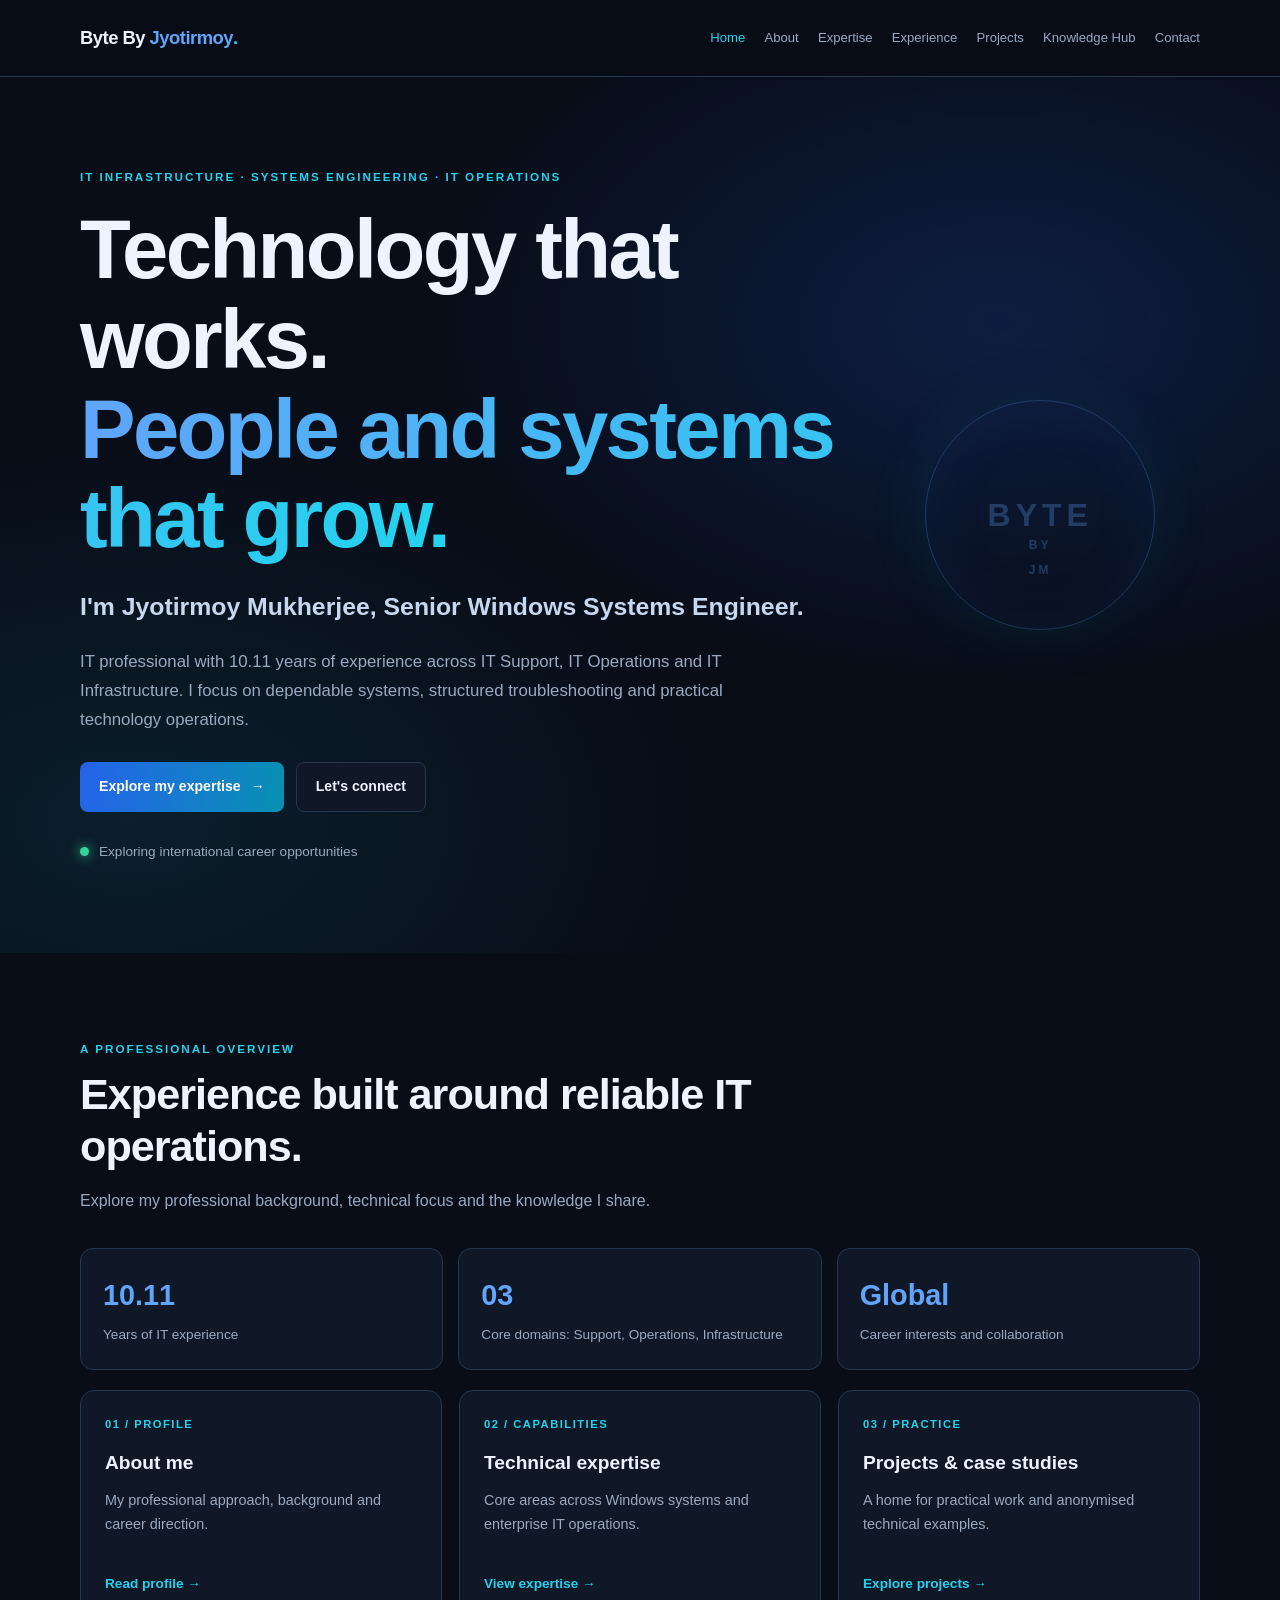
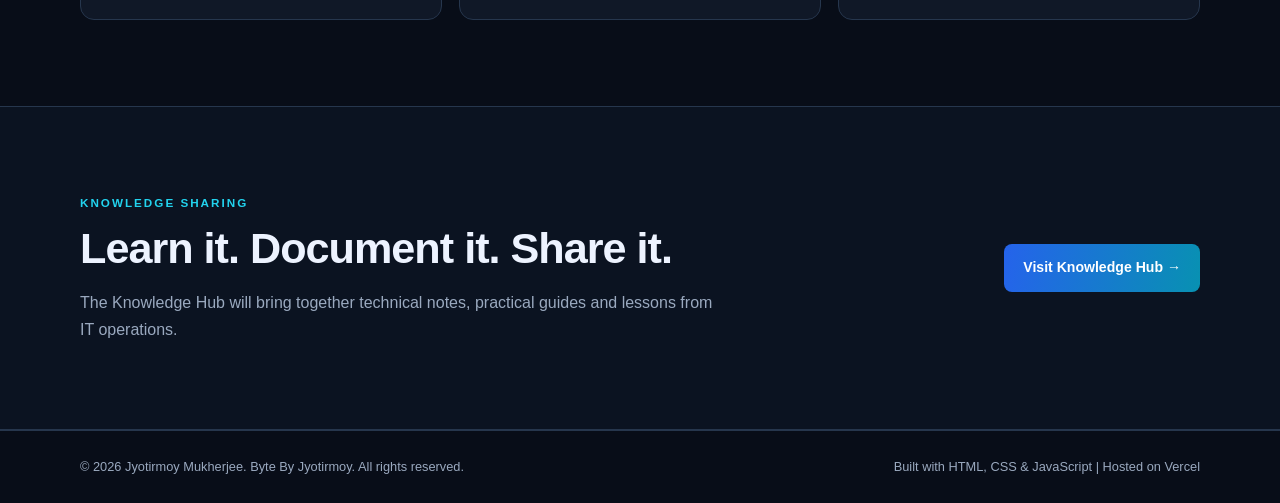
==== commit 3ceab5aa: "Update portfolio footer and professional contact details" ====
--- a/index.html
+++ b/index.html
@@ -71,7 +71,7 @@
     </div>
   </section>
 </main>
-<footer class="site-footer"><div class="container footer-inner"><p>© <span data-year></span> Jyotirmoy Mukherjee · Byte By Jyotirmoy</p><p>Built with HTML, CSS and JavaScript.</p></div></footer>
+<footer class="site-footer"><div class="container footer-inner"><p>© <span data-year></span> Jyotirmoy Mukherjee. Byte By Jyotirmoy. All rights reserved.</p><p>Built with HTML, CSS &amp; JavaScript | Hosted on Vercel</p></div></footer>
 <a class="back-top" href="#top" aria-label="Back to top">↑</a>
 </body>
 </html>
